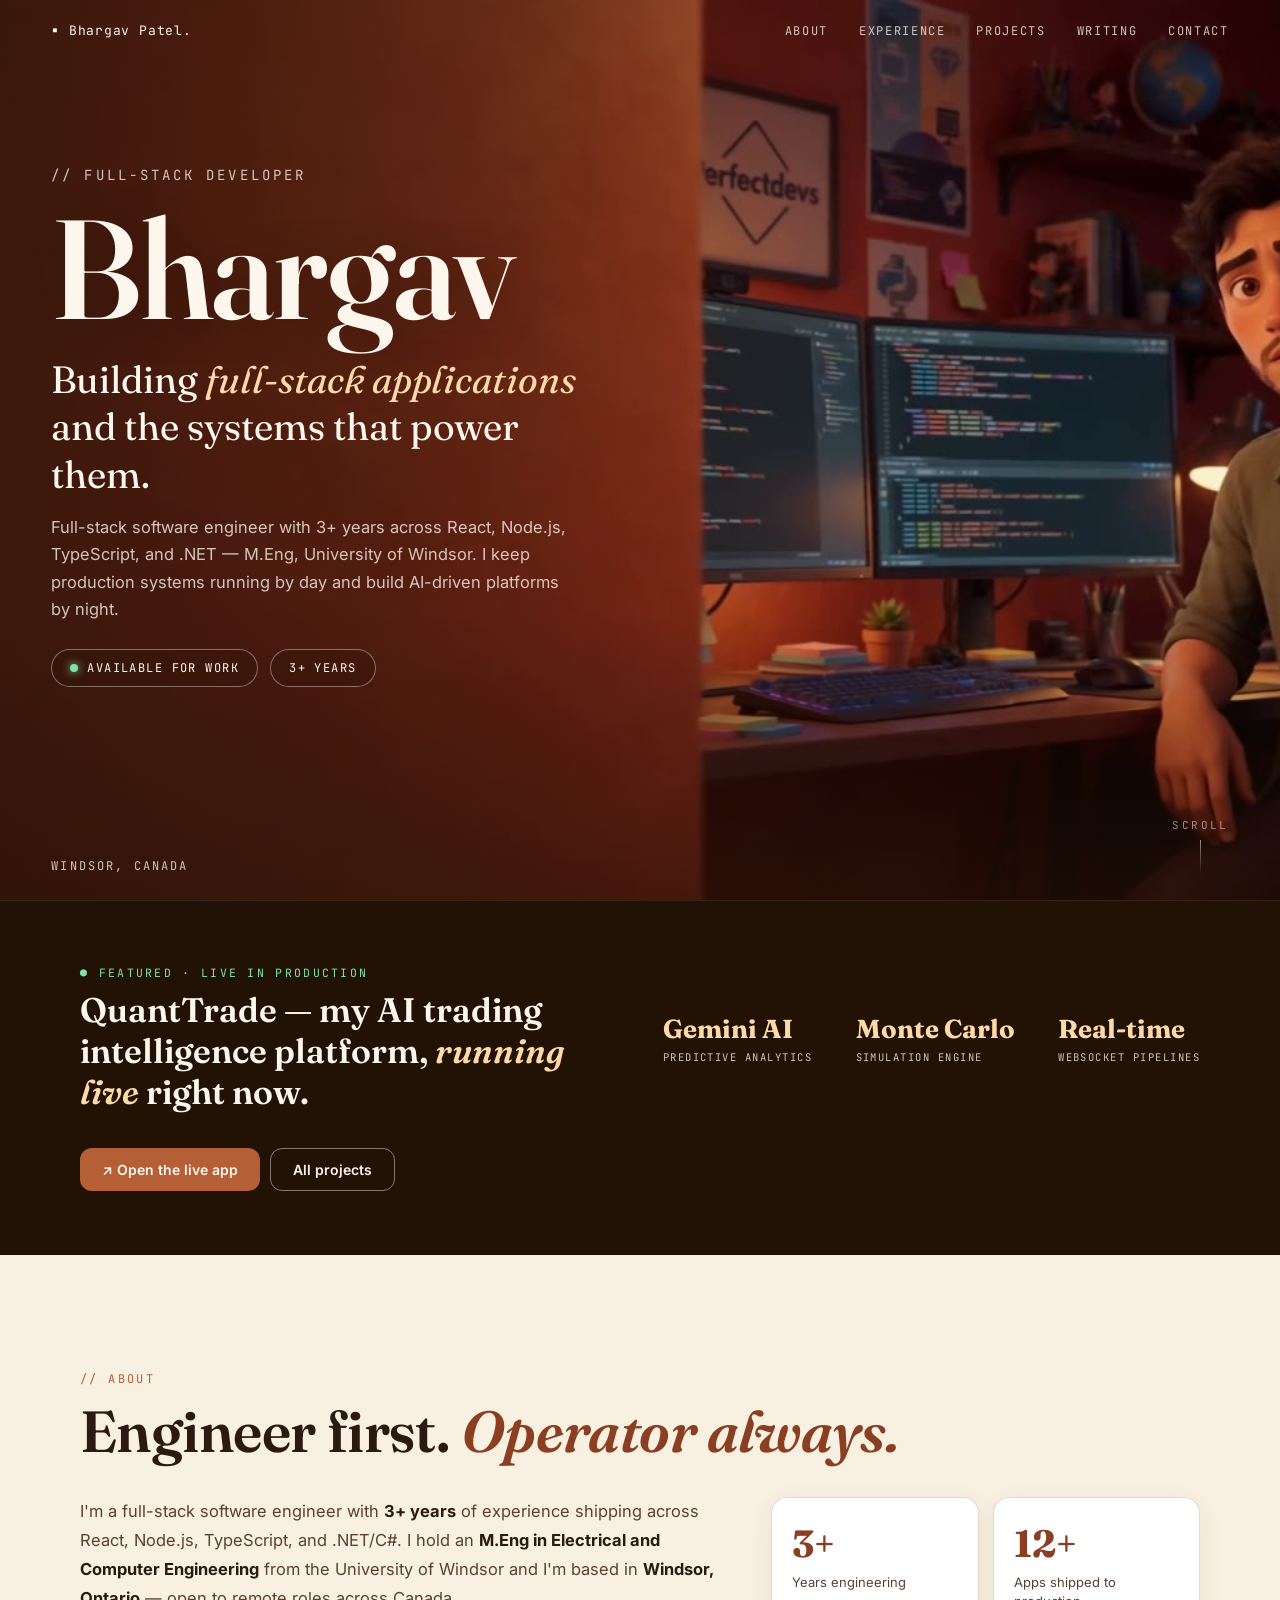
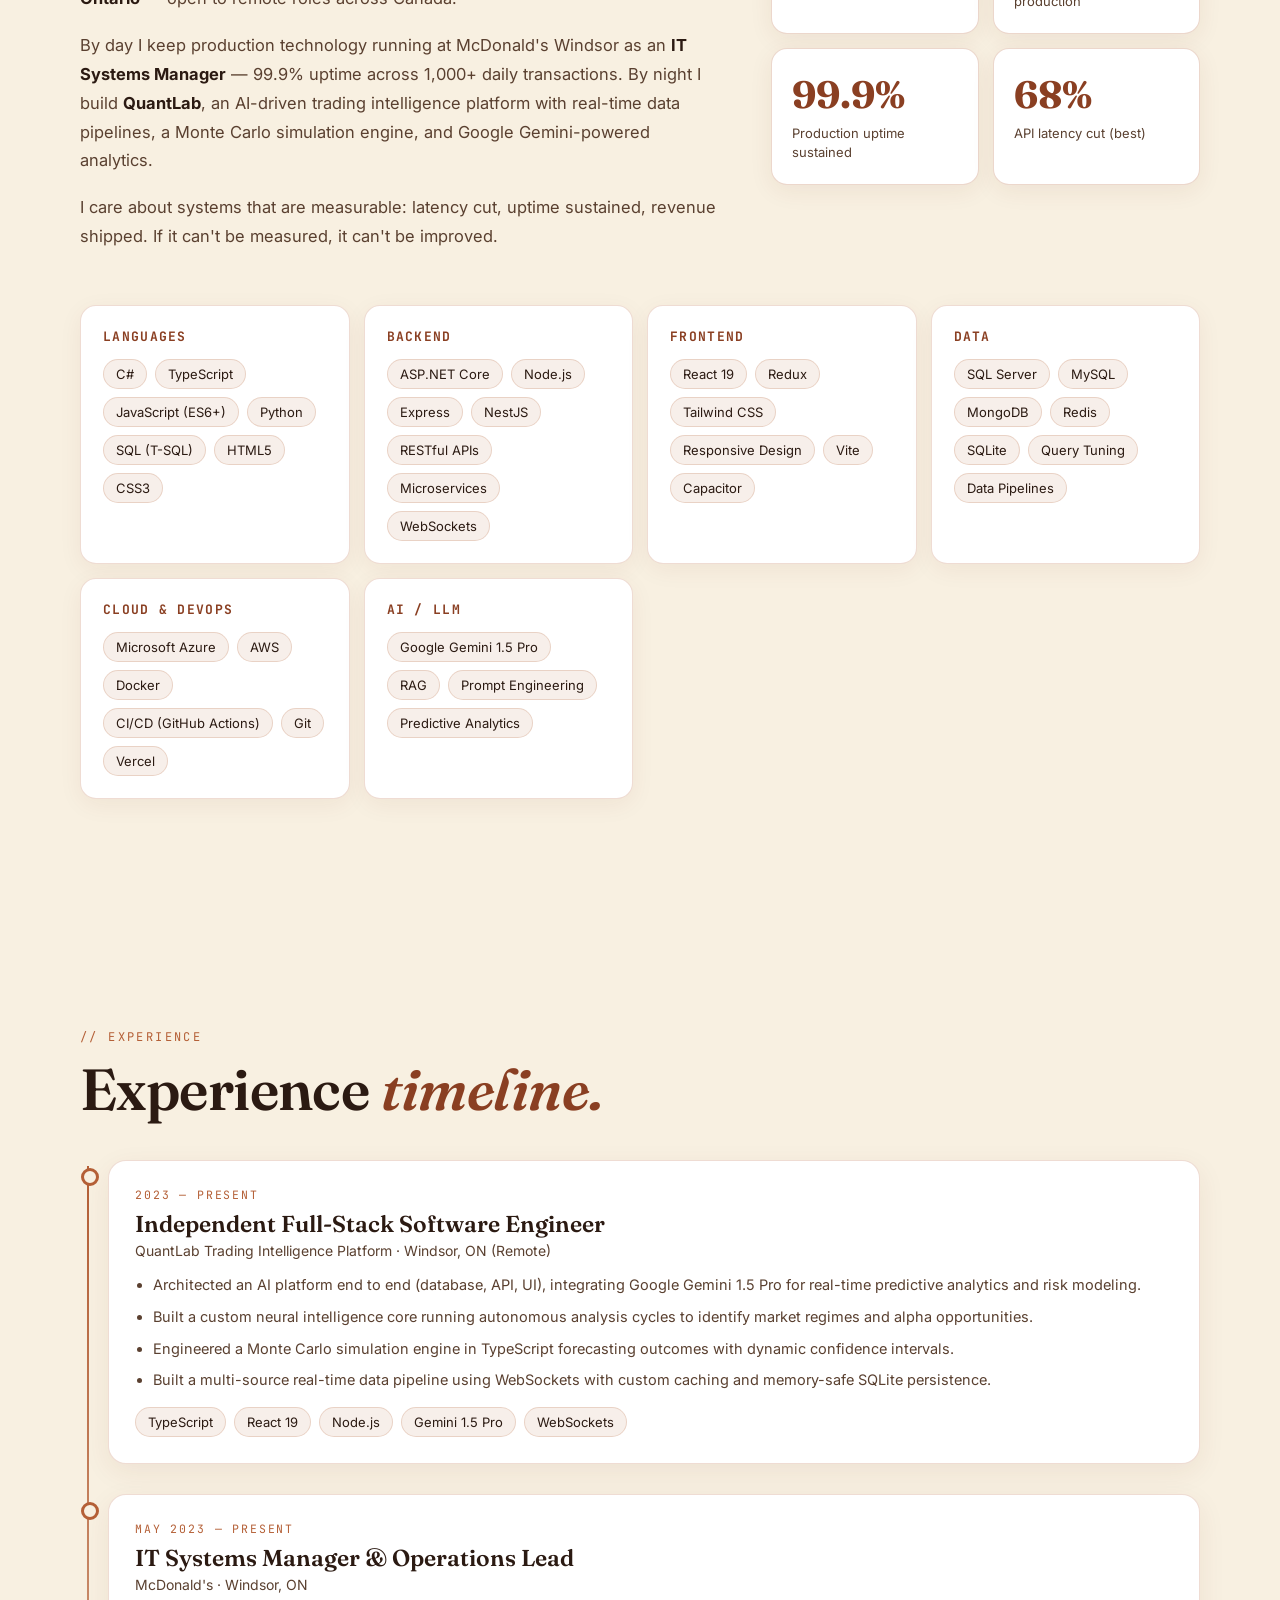
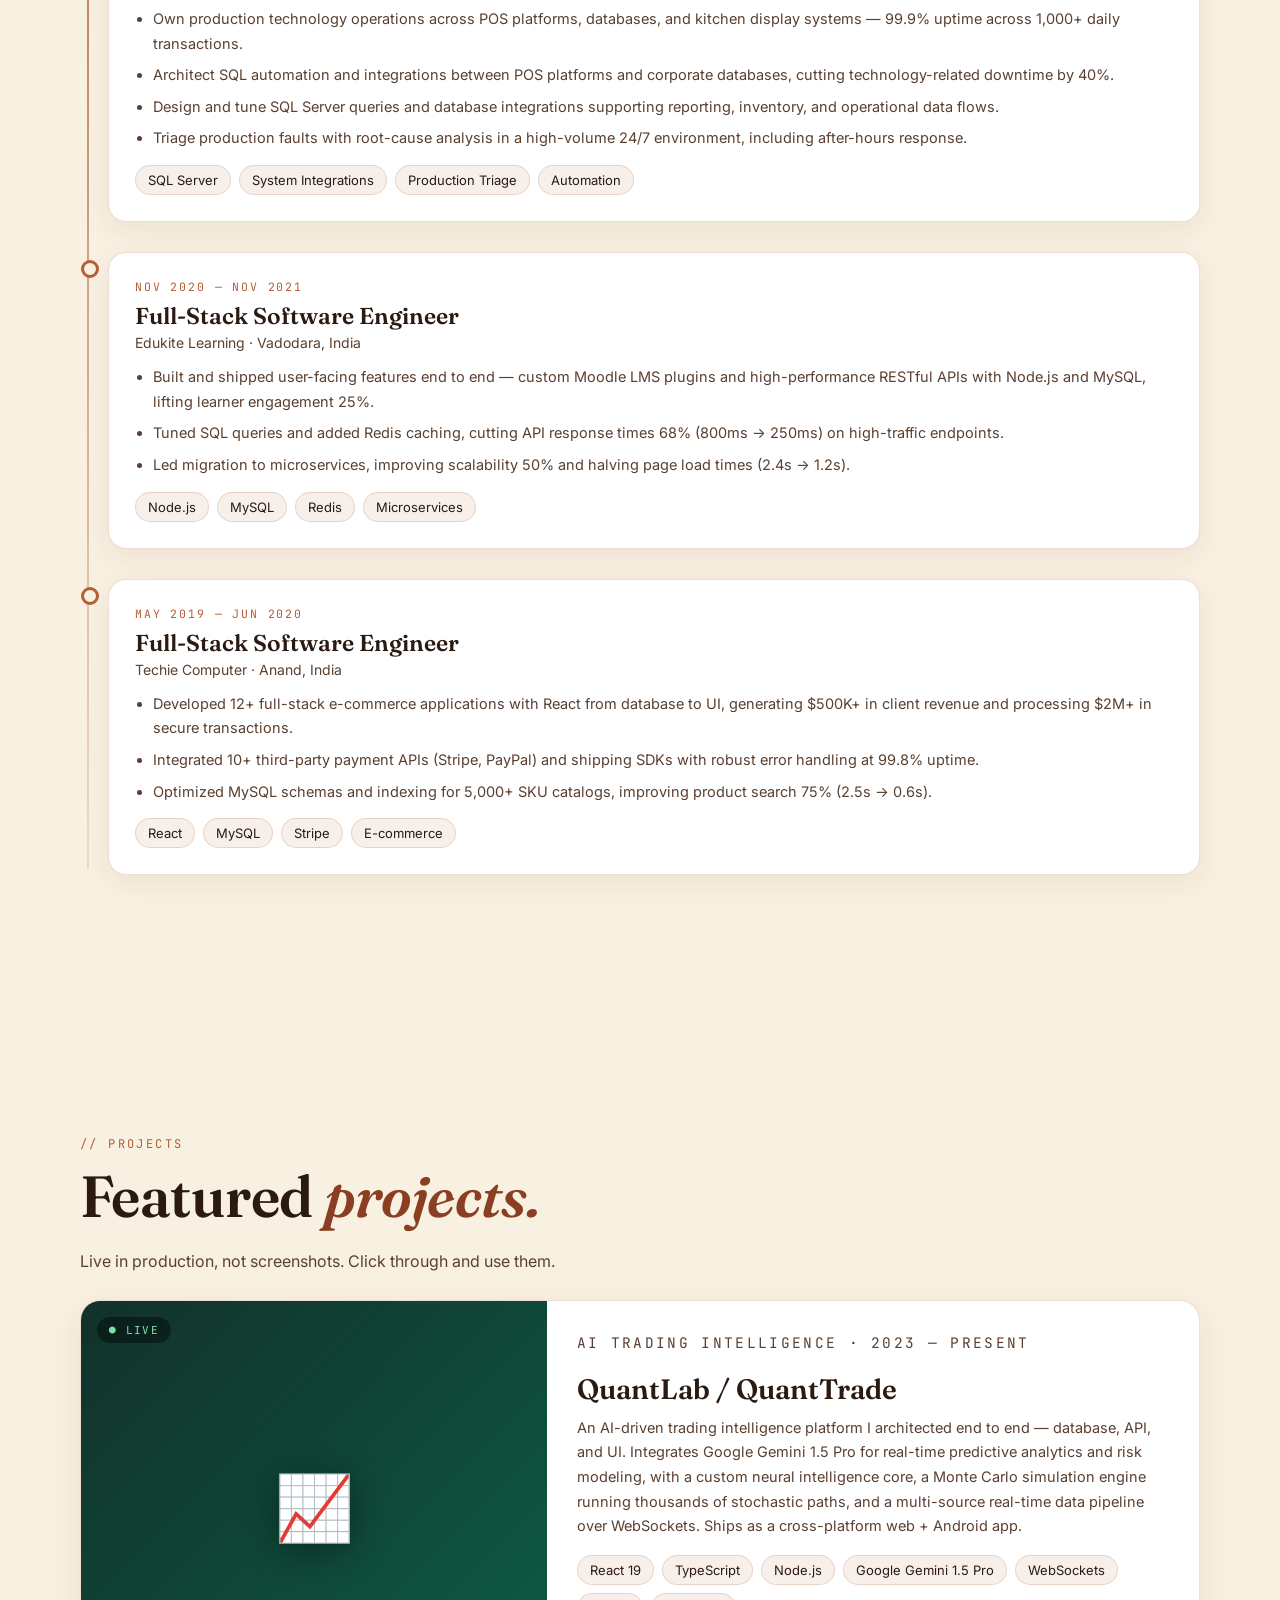
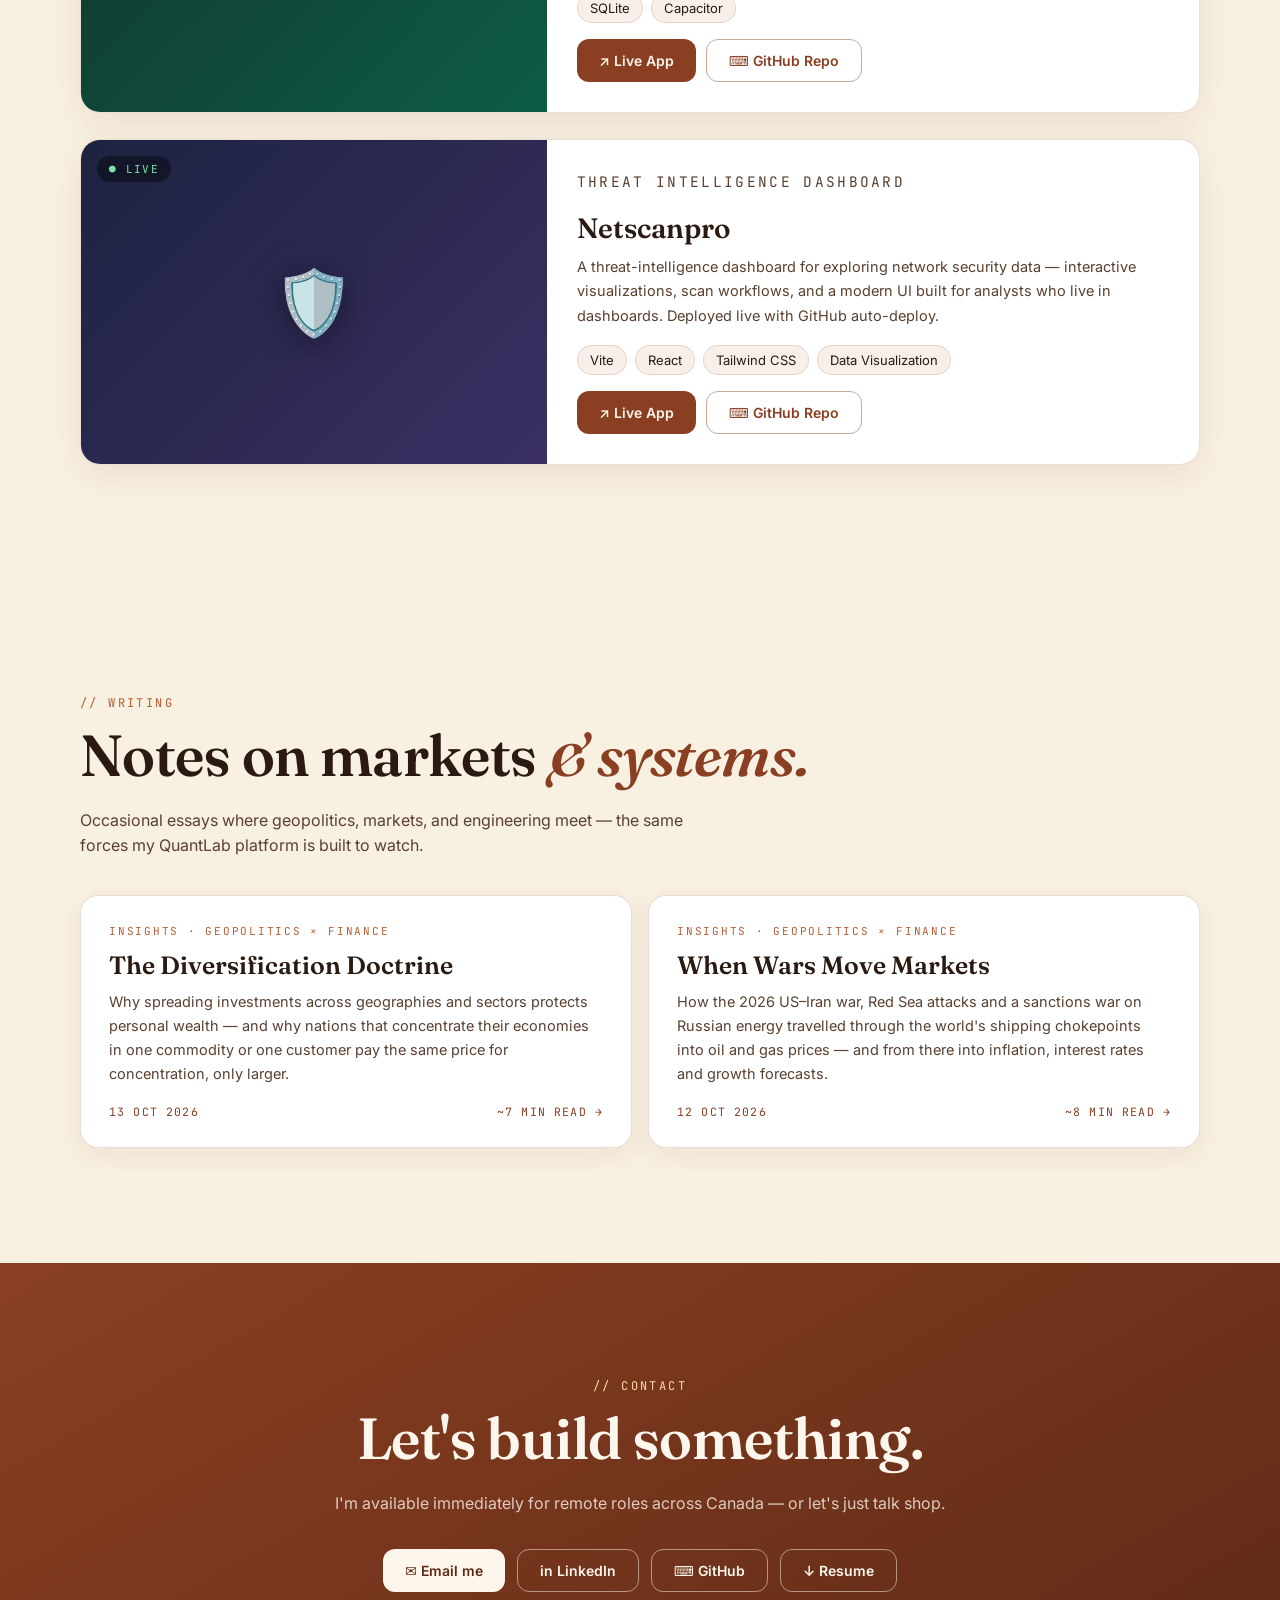
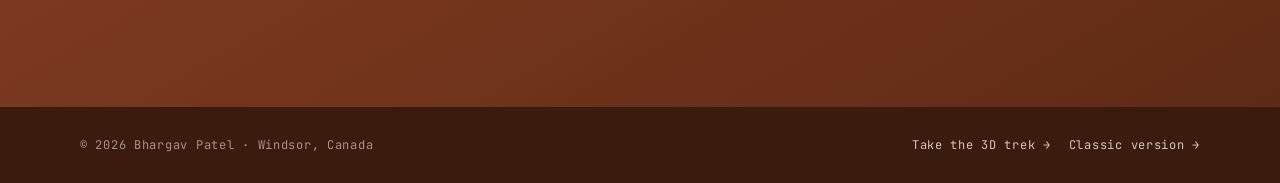
==== index.html @ ace4b79a "Enhance homepage: polish + QuantTrade strip + Writing section" ====
<!DOCTYPE html>
<html lang="en">
<head>
<meta charset="UTF-8">
<meta name="viewport" content="width=device-width, initial-scale=1.0">
<title>Bhargav Patel — Full-Stack Software Engineer</title>
<meta name="description" content="Bhargav Patel — full-stack software engineer (React, Node.js, TypeScript, .NET/C#) based in Windsor, Ontario. 3+ years shipping production systems. Available immediately.">
<link rel="icon" href="data:image/svg+xml,%3Csvg xmlns='http://www.w3.org/2000/svg' viewBox='0 0 64 64'%3E%3Crect width='64' height='64' rx='14' fill='%23b45f36'/%3E%3Ctext x='14' y='44' font-family='Georgia,serif' font-size='34' font-weight='bold' fill='%23fdf6ec'%3EB%3C/text%3E%3C/svg%3E">
<meta property="og:type" content="website">
<meta property="og:title" content="Bhargav Patel — Full-Stack Software Engineer">
<meta property="og:description" content="Building full-stack applications and the systems that power them. React, Node.js, TypeScript, .NET/C#. Windsor, Canada — available immediately.">
<meta property="og:url" content="https://bharg-patel.vercel.app/">
<meta property="og:image" content="https://bharg-patel.vercel.app/assets/hero-poster.jpg">
<meta name="twitter:card" content="summary_large_image">
<link rel="canonical" href="https://bharg-patel.vercel.app/">
<script type="application/ld+json">
{"@context":"https://schema.org","@type":"Person","name":"Bhargav Patel","jobTitle":"Full-Stack Software Engineer","url":"https://bharg-patel.vercel.app/","email":"mailto:bhrgavpatel04@gmail.com","address":{"@type":"PostalAddress","addressLocality":"Windsor","addressRegion":"ON","addressCountry":"CA"},"alumniOf":{"@type":"CollegeOrUniversity","name":"University of Windsor"},"sameAs":["https://linkedin.com/in/bhrgavpatel","https://github.com/BhargavA09"],"knowsAbout":["React","Node.js","TypeScript",".NET","C#","SQL","WebSockets","Google Gemini"]}
</script>
<link rel="preconnect" href="https://fonts.googleapis.com">
<link rel="preconnect" href="https://fonts.gstatic.com" crossorigin>
<link href="https://fonts.googleapis.com/css2?family=Fraunces:ital,opsz,wght@0,9..144,400;0,9..144,600;0,9..144,700;1,9..144,400;1,9..144,600&family=Inter:wght@400;500;600;700&family=JetBrains+Mono:wght@400;500;700&display=swap" rel="stylesheet">
<style>
:root{
  --terra:#b45f36; --terra-deep:#8a3f22; --terra-dark:#5e2a16;
  --cream:#fdf6ec; --cream-dim:rgba(253,246,236,.78); --cream-faint:rgba(253,246,236,.55);
  --paper:#f8f0e1; --cocoa:#2b1a12; --cocoa-soft:#5a4030;
  --serif:'Fraunces',Georgia,serif; --sans:'Inter',system-ui,sans-serif; --mono:'JetBrains Mono',ui-monospace,monospace;
}
*{margin:0;padding:0;box-sizing:border-box}
html{scroll-behavior:smooth}
body{font-family:var(--sans);background:var(--terra-dark);color:var(--cream);overflow-x:hidden}
::selection{background:var(--terra);color:var(--cream)}

/* ── HERO ── */
#hero{position:relative;min-height:100svh;display:flex;flex-direction:column;overflow:hidden;background:linear-gradient(135deg,var(--terra) 0%,var(--terra-deep) 60%,var(--terra-dark) 100%)}
#heroVideo{position:absolute;inset:0;width:100%;height:100%;object-fit:cover;z-index:0}
#heroScrim{position:absolute;inset:0;z-index:1;background:linear-gradient(100deg,rgba(46,20,8,.82) 0%,rgba(46,20,8,.55) 34%,rgba(46,20,8,.12) 62%,rgba(46,20,8,0) 80%)}
#heroScrim::after{content:"";position:absolute;inset:0;background:linear-gradient(to top,rgba(46,20,8,.55),transparent 32%)}

nav{position:relative;z-index:3;display:flex;justify-content:space-between;align-items:center;padding:22px clamp(20px,4vw,54px)}
.wordmark{font-family:var(--mono);font-size:13px;letter-spacing:.06em;color:var(--cream);text-decoration:none}
.wordmark b{color:var(--cream);font-weight:700}
.wordmark .dot{color:#ffd9a8}
.nav-links{display:flex;gap:clamp(14px,2.4vw,34px);align-items:center}
.nav-links a{font-family:var(--mono);font-size:12px;letter-spacing:.14em;color:var(--cream-dim);text-decoration:none;transition:color .2s}
.nav-links a:hover{color:var(--cream)}
.menu-btn{display:none;background:none;border:1px solid var(--cream-faint);border-radius:8px;padding:9px 11px;cursor:pointer}
.menu-btn span{display:block;width:20px;height:2px;background:var(--cream);margin:4px 0;border-radius:2px}

.hero-body{position:relative;z-index:2;flex:1;display:flex;flex-direction:column;justify-content:center;padding:0 clamp(20px,4vw,54px);max-width:900px}
.eyebrow{font-family:var(--mono);font-size:clamp(11px,1.4vw,14px);letter-spacing:.22em;color:var(--cream-dim);margin-bottom:18px}
.hero-name{font-family:var(--serif);font-weight:600;font-size:clamp(64px,11vw,164px);line-height:.95;letter-spacing:-.015em;color:var(--cream);text-shadow:0 4px 40px rgba(46,20,8,.45)}
.hero-tag{font-family:var(--serif);font-size:clamp(22px,3.2vw,38px);line-height:1.25;margin-top:20px;max-width:560px;color:var(--cream)}
.hero-tag em{font-style:italic;color:#ffd9a8}
.hero-bio{margin-top:16px;max-width:520px;font-size:clamp(14px,1.6vw,16.5px);line-height:1.65;color:var(--cream-dim)}
.hero-badges{display:flex;flex-wrap:wrap;gap:12px;margin-top:26px}
.pill{font-family:var(--mono);font-size:12px;letter-spacing:.12em;color:var(--cream);border:1px solid rgba(253,246,236,.4);background:rgba(46,20,8,.32);backdrop-filter:blur(6px);padding:10px 18px;border-radius:999px;display:inline-flex;align-items:center;gap:9px}
.pill .live-dot{width:8px;height:8px;border-radius:50%;background:#7ee2a8;box-shadow:0 0 10px #7ee2a8;animation:pulse 2s infinite}
@keyframes pulse{0%,100%{opacity:1}50%{opacity:.45}}
.hero-meta{display:flex;justify-content:space-between;align-items:flex-end;position:relative;z-index:2;padding:26px clamp(20px,4vw,54px)}
.hero-loc{font-family:var(--mono);font-size:12px;letter-spacing:.18em;color:var(--cream-dim)}
.scroll-cue{font-family:var(--mono);font-size:11px;letter-spacing:.22em;color:var(--cream-faint);display:flex;flex-direction:column;align-items:center;gap:8px;animation:bob 2s ease-in-out infinite}
.scroll-cue::after{content:"";width:1px;height:34px;background:linear-gradient(var(--cream-faint),transparent)}
@keyframes bob{0%,100%{transform:translateY(0)}50%{transform:translateY(7px)}}

/* ── SECTIONS ── */
section.block{background:var(--paper);color:var(--cocoa);padding:clamp(70px,9vw,120px) clamp(20px,4vw,54px)}
.wrap{max-width:1120px;margin:0 auto}
.sec-eyebrow{font-family:var(--mono);font-size:12px;letter-spacing:.2em;color:var(--terra);margin-bottom:14px}
.sec-title{font-family:var(--serif);font-weight:600;font-size:clamp(34px,5vw,58px);line-height:1.05;letter-spacing:-.01em;margin-bottom:22px}
.sec-title .accent{font-style:italic;color:var(--terra-deep)}
.sec-sub{color:var(--cocoa-soft);font-size:16px;line-height:1.6;max-width:640px}
.about-grid{display:grid;grid-template-columns:1.2fr .8fr;gap:48px;margin-top:36px;align-items:start}
.about-text p{font-size:16.5px;line-height:1.75;color:var(--cocoa-soft);margin-bottom:18px}
.about-text strong{color:var(--cocoa)}
.stats{display:grid;grid-template-columns:1fr 1fr;gap:14px}
.stat{background:#fff;border:1px solid rgba(180,95,54,.25);border-radius:16px;padding:22px 20px;box-shadow:0 6px 24px rgba(94,42,22,.07)}
.stat-num{font-family:var(--serif);font-size:38px;font-weight:700;color:var(--terra-deep);display:block}
.stat-label{font-size:13px;color:var(--cocoa-soft);margin-top:6px;display:block;line-height:1.45}

.skills-grid{display:grid;grid-template-columns:repeat(auto-fit,minmax(240px,1fr));gap:14px;margin-top:36px}
.skill-card{background:#fff;border:1px solid rgba(180,95,54,.22);border-radius:16px;padding:22px;box-shadow:0 6px 24px rgba(94,42,22,.06)}
.skill-card h3{font-family:var(--mono);font-size:13px;letter-spacing:.1em;color:var(--terra-deep);margin-bottom:14px}
.tags{display:flex;flex-wrap:wrap;gap:8px}
.tags span{font-size:13px;background:rgba(180,95,54,.1);color:var(--cocoa);border:1px solid rgba(180,95,54,.2);padding:6px 12px;border-radius:999px}

.timeline{margin-top:40px;position:relative;padding-left:28px}
.timeline::before{content:"";position:absolute;left:7px;top:6px;bottom:6px;width:2px;background:linear-gradient(var(--terra),rgba(180,95,54,.15))}
.t-item{position:relative;margin-bottom:30px}
.t-item::before{content:"";position:absolute;left:-27px;top:8px;width:12px;height:12px;border-radius:50%;background:var(--paper);border:3px solid var(--terra)}
.t-card{background:#fff;border:1px solid rgba(180,95,54,.22);border-radius:18px;padding:26px;box-shadow:0 8px 28px rgba(94,42,22,.07)}
.t-date{font-family:var(--mono);font-size:11.5px;letter-spacing:.16em;color:var(--terra);margin-bottom:8px}
.t-card h3{font-family:var(--serif);font-size:23px;font-weight:600;margin-bottom:4px}
.t-org{font-size:14px;color:var(--cocoa-soft);margin-bottom:14px}
.t-card ul{margin:0 0 14px 18px;color:var(--cocoa-soft);font-size:14.5px;line-height:1.7}
.t-card li{margin-bottom:7px}

.proj{background:#fff;border:1px solid rgba(180,95,54,.22);border-radius:20px;overflow:hidden;margin-top:26px;box-shadow:0 10px 34px rgba(94,42,22,.08);display:grid;grid-template-columns:1fr 1.4fr}
.proj-visual{min-height:240px;display:flex;align-items:center;justify-content:center;position:relative;overflow:hidden}
.proj-visual.quantlab{background:linear-gradient(135deg,#12312b,#0d5c46)}
.proj-visual.netscan{background:linear-gradient(135deg,#1c2340,#3b2f63)}
.proj-badge{position:absolute;top:16px;left:16px;font-family:var(--mono);font-size:11px;letter-spacing:.12em;color:#7ee2a8;background:rgba(0,0,0,.4);padding:6px 12px;border-radius:999px}
.proj-glyph{font-size:64px;filter:drop-shadow(0 6px 18px rgba(0,0,0,.4))}
.proj-body{padding:30px}
.proj-kind{font-family:var(--mono);font-size:11px;letter-spacing:.16em;color:var(--terra);margin-bottom:8px}
.proj-body h3{font-family:var(--serif);font-size:28px;font-weight:600;margin-bottom:10px}
.proj-body p{font-size:14.5px;line-height:1.7;color:var(--cocoa-soft);margin-bottom:16px}
.proj-links{display:flex;gap:10px;flex-wrap:wrap;margin-top:16px}
.btn{display:inline-flex;align-items:center;gap:8px;font-size:14px;font-weight:600;text-decoration:none;padding:12px 22px;border-radius:12px;transition:transform .15s,box-shadow .15s}
.btn-primary{background:var(--terra-deep);color:var(--cream)}
.btn-primary:hover{transform:translateY(-2px);box-shadow:0 8px 22px rgba(138,63,34,.4)}
.btn-ghost{border:1.5px solid rgba(138,63,34,.45);color:var(--terra-deep)}
.btn-ghost:hover{background:rgba(180,95,54,.1)}

#contact{background:linear-gradient(150deg,var(--terra-deep),var(--terra-dark));color:var(--cream);text-align:center}
#contact .sec-eyebrow{color:#ffd9a8}
#contact .sec-title{color:var(--cream)}
#contact .sec-sub{color:var(--cream-dim);margin:0 auto}
.contact-btns{display:flex;gap:12px;justify-content:center;flex-wrap:wrap;margin-top:32px}
.contact-btns .btn-primary{background:var(--cream);color:var(--terra-dark)}
.contact-btns .btn-ghost{border-color:rgba(253,246,236,.5);color:var(--cream)}
.contact-btns .btn-ghost:hover{background:rgba(253,246,236,.12)}
footer{background:#3a1c0e;color:var(--cream-faint);padding:30px clamp(20px,4vw,54px);font-family:var(--mono);font-size:12px;letter-spacing:.06em}
.foot-inner{max-width:1120px;margin:0 auto;display:flex;justify-content:space-between;gap:16px;flex-wrap:wrap;align-items:center}
.foot-inner a{color:var(--cream-dim);text-decoration:none;margin-left:18px}
.foot-inner a:hover{color:var(--cream)}

.reveal{opacity:0;transform:translateY(26px);transition:opacity .7s ease,transform .7s ease}
.reveal.in{opacity:1;transform:none}
@media (prefers-reduced-motion:reduce){.reveal{opacity:1;transform:none;transition:none}}

/* ── POLISH ── */
#progress{position:fixed;top:0;left:0;height:3px;width:0;background:linear-gradient(90deg,var(--terra),#ffd9a8);z-index:60}
#heroVideo{animation:kenburns 28s ease-in-out infinite alternate}
@keyframes kenburns{from{transform:scale(1)}to{transform:scale(1.07)}}
.hero-body>*{animation:rise .9s cubic-bezier(.2,.7,.25,1) both}
.hero-body>*:nth-child(2){animation-delay:.12s}
.hero-body>*:nth-child(3){animation-delay:.24s}
.hero-body>*:nth-child(4){animation-delay:.36s}
.hero-body>*:nth-child(5){animation-delay:.48s}
@keyframes rise{from{opacity:0;transform:translateY(26px)}to{opacity:1;transform:none}}
.stat,.skill-card,.t-card{transition:transform .25s ease,box-shadow .25s ease}
.stat:hover,.skill-card:hover{transform:translateY(-4px);box-shadow:0 14px 32px rgba(94,42,22,.13)}
.t-card:hover{transform:translateY(-3px);box-shadow:0 14px 34px rgba(94,42,22,.12)}
.proj{transition:transform .25s ease,box-shadow .25s ease}
.proj:hover{transform:translateY(-4px);box-shadow:0 18px 44px rgba(94,42,22,.14)}
.tags span{transition:background .2s,color .2s}
.tags span:hover{background:var(--terra);color:var(--cream)}
a:focus-visible,button:focus-visible{outline:2px solid var(--terra);outline-offset:3px;border-radius:4px}

/* ── FEATURED STRIP ── */
.qt-strip{background:#221206;color:var(--cream);padding:clamp(44px,6vw,64px) clamp(20px,4vw,54px);border-top:1px solid rgba(253,246,236,.08)}
.qt-inner{max-width:1120px;margin:0 auto;display:flex;gap:36px;align-items:center;justify-content:space-between;flex-wrap:wrap}
.qt-eyebrow{font-family:var(--mono);font-size:11.5px;letter-spacing:.2em;color:#7ee2a8;margin-bottom:10px}
.qt-title{font-family:var(--serif);font-size:clamp(24px,3.4vw,34px);font-weight:600;line-height:1.2;max-width:520px}
.qt-title em{font-style:italic;color:#ffd9a8}
.qt-stats{display:flex;gap:clamp(20px,3.4vw,44px);flex-wrap:wrap}
.qt-stat b{font-family:var(--serif);font-size:26px;font-weight:700;color:#ffd9a8;display:block}
.qt-stat span{font-family:var(--mono);font-size:10.5px;letter-spacing:.14em;color:var(--cream-dim)}
.qt-cta{display:flex;gap:10px;flex-wrap:wrap}
.qt-cta .btn-primary{background:var(--terra);color:var(--cream)}
.qt-cta .btn-ghost{border-color:rgba(253,246,236,.45);color:var(--cream)}
.qt-cta .btn-ghost:hover{background:rgba(253,246,236,.1)}

/* ── ARTICLES ── */
.art-grid{display:grid;grid-template-columns:repeat(auto-fit,minmax(300px,1fr));gap:16px;margin-top:36px}
.art-card{background:#fff;border:1px solid rgba(180,95,54,.22);border-radius:18px;padding:28px;box-shadow:0 8px 28px rgba(94,42,22,.07);display:flex;flex-direction:column;text-decoration:none;transition:transform .25s ease,box-shadow .25s ease}
.art-card:hover{transform:translateY(-4px);box-shadow:0 16px 38px rgba(94,42,22,.13)}
.art-kicker{font-family:var(--mono);font-size:11px;letter-spacing:.16em;color:var(--terra);margin-bottom:12px}
.art-card h3{font-family:var(--serif);font-size:25px;font-weight:600;color:var(--cocoa);line-height:1.2;margin-bottom:10px}
.art-dek{font-size:14.5px;line-height:1.65;color:var(--cocoa-soft);flex:1}
.art-meta{font-family:var(--mono);font-size:11.5px;letter-spacing:.1em;color:var(--terra-deep);margin-top:18px;display:flex;justify-content:space-between;gap:10px;flex-wrap:wrap}
@media (prefers-reduced-motion:reduce){#heroVideo,.hero-body>*{animation:none}}

@media(max-width:860px){
  .nav-links{position:fixed;top:0;right:0;bottom:0;width:min(300px,78vw);background:rgba(46,20,8,.97);backdrop-filter:blur(10px);flex-direction:column;justify-content:center;gap:26px;z-index:20;transform:translateX(100%);transition:transform .3s ease}
  .nav-links.open{transform:none}
  .nav-links a{font-size:15px}
  .menu-btn{display:block;position:relative;z-index:21}
  .about-grid{grid-template-columns:1fr}
  .proj{grid-template-columns:1fr}
  .proj-visual{min-height:170px}
  #heroScrim{background:linear-gradient(100deg,rgba(46,20,8,.88) 0%,rgba(46,20,8,.62) 45%,rgba(46,20,8,.25) 75%,rgba(46,20,8,.1) 100%)}
}
</style>
</head>
<body>
<div id="progress" aria-hidden="true"></div>

<!-- ══════════ HERO ══════════ -->
<header id="hero">
  <video id="heroVideo" autoplay muted loop playsinline poster="assets/hero-poster.jpg" aria-hidden="true">
    <source src="assets/hero-character.mp4" type="video/mp4">
  </video>
  <div id="heroScrim" aria-hidden="true"></div>

  <nav>
    <a class="wordmark" href="#hero"><b>▪</b> Bhargav Patel<span class="dot">.</span></a>
    <div class="nav-links" id="navLinks">
      <a href="#about">ABOUT</a>
      <a href="#experience">EXPERIENCE</a>
      <a href="#projects">PROJECTS</a>
      <a href="#writing">WRITING</a>
      <a href="#contact">CONTACT</a>
    </div>
    <button class="menu-btn" id="menuBtn" aria-label="Menu"><span></span><span></span><span></span></button>
  </nav>

  <div class="hero-body">
    <p class="eyebrow">// FULL-STACK DEVELOPER</p>
    <h1 class="hero-name">Bhargav</h1>
    <p class="hero-tag">Building <em>full-stack applications</em> and the systems that power them.</p>
    <p class="hero-bio">Full-stack software engineer with 3+ years across React, Node.js, TypeScript, and .NET — M.Eng, University of Windsor. I keep production systems running by day and build AI-driven platforms by night.</p>
    <div class="hero-badges">
      <span class="pill"><span class="live-dot"></span>AVAILABLE FOR WORK</span>
      <span class="pill">3+ YEARS</span>
    </div>
  </div>

  <div class="hero-meta">
    <span class="hero-loc">WINDSOR, CANADA</span>
    <span class="scroll-cue">SCROLL</span>
  </div>
</header>

<!-- ══════════ FEATURED: QUANTTRADE ══════════ -->
<div class="qt-strip">
  <div class="qt-inner">
    <div>
      <p class="qt-eyebrow">● FEATURED · LIVE IN PRODUCTION</p>
      <p class="qt-title">QuantTrade — my AI trading intelligence platform, <em>running live</em> right now.</p>
    </div>
    <div class="qt-stats">
      <div class="qt-stat"><b>Gemini AI</b><span>PREDICTIVE ANALYTICS</span></div>
      <div class="qt-stat"><b>Monte Carlo</b><span>SIMULATION ENGINE</span></div>
      <div class="qt-stat"><b>Real-time</b><span>WEBSOCKET PIPELINES</span></div>
    </div>
    <div class="qt-cta">
      <a href="https://quant-trade-neon.vercel.app" target="_blank" rel="noopener" class="btn btn-primary">↗ Open the live app</a>
      <a href="#projects" class="btn btn-ghost">All projects</a>
    </div>
  </div>
</div>

<!-- ══════════ ABOUT ══════════ -->
<section class="block" id="about">
  <div class="wrap">
    <p class="sec-eyebrow reveal">// ABOUT</p>
    <h2 class="sec-title reveal">Engineer first. <span class="accent">Operator always.</span></h2>
    <div class="about-grid">
      <div class="about-text reveal">
        <p>I'm a full-stack software engineer with <strong>3+ years</strong> of experience shipping across React, Node.js, TypeScript, and .NET/C#. I hold an <strong>M.Eng in Electrical and Computer Engineering</strong> from the University of Windsor and I'm based in <strong>Windsor, Ontario</strong> — open to remote roles across Canada.</p>
        <p>By day I keep production technology running at McDonald's Windsor as an <strong>IT Systems Manager</strong> — 99.9% uptime across 1,000+ daily transactions. By night I build <strong>QuantLab</strong>, an AI-driven trading intelligence platform with real-time data pipelines, a Monte Carlo simulation engine, and Google Gemini-powered analytics.</p>
        <p>I care about systems that are measurable: latency cut, uptime sustained, revenue shipped. If it can't be measured, it can't be improved.</p>
      </div>
      <div class="stats reveal">
        <div class="stat"><span class="stat-num">3+</span><span class="stat-label">Years engineering</span></div>
        <div class="stat"><span class="stat-num">12+</span><span class="stat-label">Apps shipped to production</span></div>
        <div class="stat"><span class="stat-num">99.9%</span><span class="stat-label">Production uptime sustained</span></div>
        <div class="stat"><span class="stat-num">68%</span><span class="stat-label">API latency cut (best)</span></div>
      </div>
    </div>

    <div class="skills-grid">
      <div class="skill-card reveal"><h3>LANGUAGES</h3><div class="tags"><span>C#</span><span>TypeScript</span><span>JavaScript (ES6+)</span><span>Python</span><span>SQL (T-SQL)</span><span>HTML5</span><span>CSS3</span></div></div>
      <div class="skill-card reveal"><h3>BACKEND</h3><div class="tags"><span>ASP.NET Core</span><span>Node.js</span><span>Express</span><span>NestJS</span><span>RESTful APIs</span><span>Microservices</span><span>WebSockets</span></div></div>
      <div class="skill-card reveal"><h3>FRONTEND</h3><div class="tags"><span>React 19</span><span>Redux</span><span>Tailwind CSS</span><span>Responsive Design</span><span>Vite</span><span>Capacitor</span></div></div>
      <div class="skill-card reveal"><h3>DATA</h3><div class="tags"><span>SQL Server</span><span>MySQL</span><span>MongoDB</span><span>Redis</span><span>SQLite</span><span>Query Tuning</span><span>Data Pipelines</span></div></div>
      <div class="skill-card reveal"><h3>CLOUD &amp; DEVOPS</h3><div class="tags"><span>Microsoft Azure</span><span>AWS</span><span>Docker</span><span>CI/CD (GitHub Actions)</span><span>Git</span><span>Vercel</span></div></div>
      <div class="skill-card reveal"><h3>AI / LLM</h3><div class="tags"><span>Google Gemini 1.5 Pro</span><span>RAG</span><span>Prompt Engineering</span><span>Predictive Analytics</span></div></div>
    </div>
  </div>
</section>

<!-- ══════════ EXPERIENCE ══════════ -->
<section class="block" id="experience">
  <div class="wrap">
    <p class="sec-eyebrow reveal">// EXPERIENCE</p>
    <h2 class="sec-title reveal">Experience <span class="accent">timeline.</span></h2>
    <div class="timeline">
      <div class="t-item reveal"><div class="t-card">
        <p class="t-date">2023 — PRESENT</p>
        <h3>Independent Full-Stack Software Engineer</h3>
        <p class="t-org">QuantLab Trading Intelligence Platform · Windsor, ON (Remote)</p>
        <ul>
          <li>Architected an AI platform end to end (database, API, UI), integrating Google Gemini 1.5 Pro for real-time predictive analytics and risk modeling.</li>
          <li>Built a custom neural intelligence core running autonomous analysis cycles to identify market regimes and alpha opportunities.</li>
          <li>Engineered a Monte Carlo simulation engine in TypeScript forecasting outcomes with dynamic confidence intervals.</li>
          <li>Built a multi-source real-time data pipeline using WebSockets with custom caching and memory-safe SQLite persistence.</li>
        </ul>
        <div class="tags"><span>TypeScript</span><span>React 19</span><span>Node.js</span><span>Gemini 1.5 Pro</span><span>WebSockets</span></div>
      </div></div>
      <div class="t-item reveal"><div class="t-card">
        <p class="t-date">MAY 2023 — PRESENT</p>
        <h3>IT Systems Manager &amp; Operations Lead</h3>
        <p class="t-org">McDonald's · Windsor, ON</p>
        <ul>
          <li>Own production technology operations across POS platforms, databases, and kitchen display systems — 99.9% uptime across 1,000+ daily transactions.</li>
          <li>Architect SQL automation and integrations between POS platforms and corporate databases, cutting technology-related downtime by 40%.</li>
          <li>Design and tune SQL Server queries and database integrations supporting reporting, inventory, and operational data flows.</li>
          <li>Triage production faults with root-cause analysis in a high-volume 24/7 environment, including after-hours response.</li>
        </ul>
        <div class="tags"><span>SQL Server</span><span>System Integrations</span><span>Production Triage</span><span>Automation</span></div>
      </div></div>
      <div class="t-item reveal"><div class="t-card">
        <p class="t-date">NOV 2020 — NOV 2021</p>
        <h3>Full-Stack Software Engineer</h3>
        <p class="t-org">Edukite Learning · Vadodara, India</p>
        <ul>
          <li>Built and shipped user-facing features end to end — custom Moodle LMS plugins and high-performance RESTful APIs with Node.js and MySQL, lifting learner engagement 25%.</li>
          <li>Tuned SQL queries and added Redis caching, cutting API response times 68% (800ms → 250ms) on high-traffic endpoints.</li>
          <li>Led migration to microservices, improving scalability 50% and halving page load times (2.4s → 1.2s).</li>
        </ul>
        <div class="tags"><span>Node.js</span><span>MySQL</span><span>Redis</span><span>Microservices</span></div>
      </div></div>
      <div class="t-item reveal"><div class="t-card">
        <p class="t-date">MAY 2019 — JUN 2020</p>
        <h3>Full-Stack Software Engineer</h3>
        <p class="t-org">Techie Computer · Anand, India</p>
        <ul>
          <li>Developed 12+ full-stack e-commerce applications with React from database to UI, generating $500K+ in client revenue and processing $2M+ in secure transactions.</li>
          <li>Integrated 10+ third-party payment APIs (Stripe, PayPal) and shipping SDKs with robust error handling at 99.8% uptime.</li>
          <li>Optimized MySQL schemas and indexing for 5,000+ SKU catalogs, improving product search 75% (2.5s → 0.6s).</li>
        </ul>
        <div class="tags"><span>React</span><span>MySQL</span><span>Stripe</span><span>E-commerce</span></div>
      </div></div>
    </div>
  </div>
</section>

<!-- ══════════ PROJECTS ══════════ -->
<section class="block" id="projects">
  <div class="wrap">
    <p class="sec-eyebrow reveal">// PROJECTS</p>
    <h2 class="sec-title reveal">Featured <span class="accent">projects.</span></h2>
    <p class="sec-sub reveal">Live in production, not screenshots. Click through and use them.</p>

    <article class="proj reveal">
      <div class="proj-visual quantlab"><span class="proj-badge">● LIVE</span><span class="proj-glyph">📈</span></div>
      <div class="proj-body">
        <p class="proj-kind">AI TRADING INTELLIGENCE · 2023 — PRESENT</p>
        <h3>QuantLab / QuantTrade</h3>
        <p>An AI-driven trading intelligence platform I architected end to end — database, API, and UI. Integrates Google Gemini 1.5 Pro for real-time predictive analytics and risk modeling, with a custom neural intelligence core, a Monte Carlo simulation engine running thousands of stochastic paths, and a multi-source real-time data pipeline over WebSockets. Ships as a cross-platform web + Android app.</p>
        <div class="tags"><span>React 19</span><span>TypeScript</span><span>Node.js</span><span>Google Gemini 1.5 Pro</span><span>WebSockets</span><span>SQLite</span><span>Capacitor</span></div>
        <div class="proj-links">
          <a href="https://quant-trade-neon.vercel.app" target="_blank" rel="noopener" class="btn btn-primary">↗ Live App</a>
          <a href="https://github.com/BhargavA09/QuantTrade" target="_blank" rel="noopener" class="btn btn-ghost">⌨ GitHub Repo</a>
        </div>
      </div>
    </article>

    <article class="proj reveal">
      <div class="proj-visual netscan"><span class="proj-badge">● LIVE</span><span class="proj-glyph">🛡️</span></div>
      <div class="proj-body">
        <p class="proj-kind">THREAT INTELLIGENCE DASHBOARD</p>
        <h3>Netscanpro</h3>
        <p>A threat-intelligence dashboard for exploring network security data — interactive visualizations, scan workflows, and a modern UI built for analysts who live in dashboards. Deployed live with GitHub auto-deploy.</p>
        <div class="tags"><span>Vite</span><span>React</span><span>Tailwind CSS</span><span>Data Visualization</span></div>
        <div class="proj-links">
          <a href="https://netscanpro.vercel.app" target="_blank" rel="noopener" class="btn btn-primary">↗ Live App</a>
          <a href="https://github.com/BhargavA09/Netscanpro" target="_blank" rel="noopener" class="btn btn-ghost">⌨ GitHub Repo</a>
        </div>
      </div>
    </article>
  </div>
</section>

<!-- ══════════ WRITING ══════════ -->
<section class="block" id="writing">
  <div class="wrap">
    <p class="sec-eyebrow reveal">// WRITING</p>
    <h2 class="sec-title reveal">Notes on markets <span class="accent">&amp; systems.</span></h2>
    <p class="sec-sub reveal">Occasional essays where geopolitics, markets, and engineering meet — the same forces my QuantLab platform is built to watch.</p>
    <div class="art-grid">
      <a class="art-card reveal" href="articles/the-diversification-doctrine.html">
        <p class="art-kicker">INSIGHTS · GEOPOLITICS × FINANCE</p>
        <h3>The Diversification Doctrine</h3>
        <p class="art-dek">Why spreading investments across geographies and sectors protects personal wealth — and why nations that concentrate their economies in one commodity or one customer pay the same price for concentration, only larger.</p>
        <p class="art-meta"><span>13 OCT 2026</span><span>~7 MIN READ →</span></p>
      </a>
      <a class="art-card reveal" href="articles/when-wars-move-markets.html">
        <p class="art-kicker">INSIGHTS · GEOPOLITICS × FINANCE</p>
        <h3>When Wars Move Markets</h3>
        <p class="art-dek">How the 2026 US–Iran war, Red Sea attacks and a sanctions war on Russian energy travelled through the world's shipping chokepoints into oil and gas prices — and from there into inflation, interest rates and growth forecasts.</p>
        <p class="art-meta"><span>12 OCT 2026</span><span>~8 MIN READ →</span></p>
      </a>
    </div>
  </div>
</section>

<!-- ══════════ CONTACT ══════════ -->
<section class="block" id="contact">
  <div class="wrap">
    <p class="sec-eyebrow reveal">// CONTACT</p>
    <h2 class="sec-title reveal">Let's build something.</h2>
    <p class="sec-sub reveal">I'm available immediately for remote roles across Canada — or let's just talk shop.</p>
    <div class="contact-btns reveal">
      <a class="btn btn-primary" href="mailto:bhrgavpatel04@gmail.com">✉ Email me</a>
      <a class="btn btn-ghost" href="https://linkedin.com/in/bhrgavpatel" target="_blank" rel="noopener">in LinkedIn</a>
      <a class="btn btn-ghost" href="https://github.com/BhargavA09" target="_blank" rel="noopener">⌨ GitHub</a>
      <a class="btn btn-ghost" href="resume.pdf" target="_blank" rel="noopener">↓ Resume</a>
    </div>
  </div>
</section>

<footer>
  <div class="foot-inner">
    <span>© 2026 Bhargav Patel · Windsor, Canada</span>
    <span><a href="trek.html">Take the 3D trek →</a><a href="classic.html">Classic version →</a></span>
  </div>
</footer>

<script>
(function(){
  var io=new IntersectionObserver(function(es){es.forEach(function(e){if(e.isIntersecting){e.target.classList.add('in');io.unobserve(e.target)}})},{threshold:.12});
  document.querySelectorAll('.reveal').forEach(function(el){io.observe(el)});
  var btn=document.getElementById('menuBtn'),links=document.getElementById('navLinks');
  btn.addEventListener('click',function(){links.classList.toggle('open')});
  links.querySelectorAll('a').forEach(function(a){a.addEventListener('click',function(){links.classList.remove('open')})});
  var bar=document.getElementById('progress'),ticking=false;
  function upd(){var h=document.documentElement;var max=h.scrollHeight-h.clientHeight;bar.style.width=(max>0?(h.scrollTop/max)*100:0)+'%';ticking=false}
  window.addEventListener('scroll',function(){if(!ticking){ticking=true;requestAnimationFrame(upd)}},{passive:true});upd();
  var v=document.getElementById('heroVideo');
  if(v){var p=v.play();if(p&&p.catch){p.catch(function(){})}}
})();
</script>
</body>
</html>
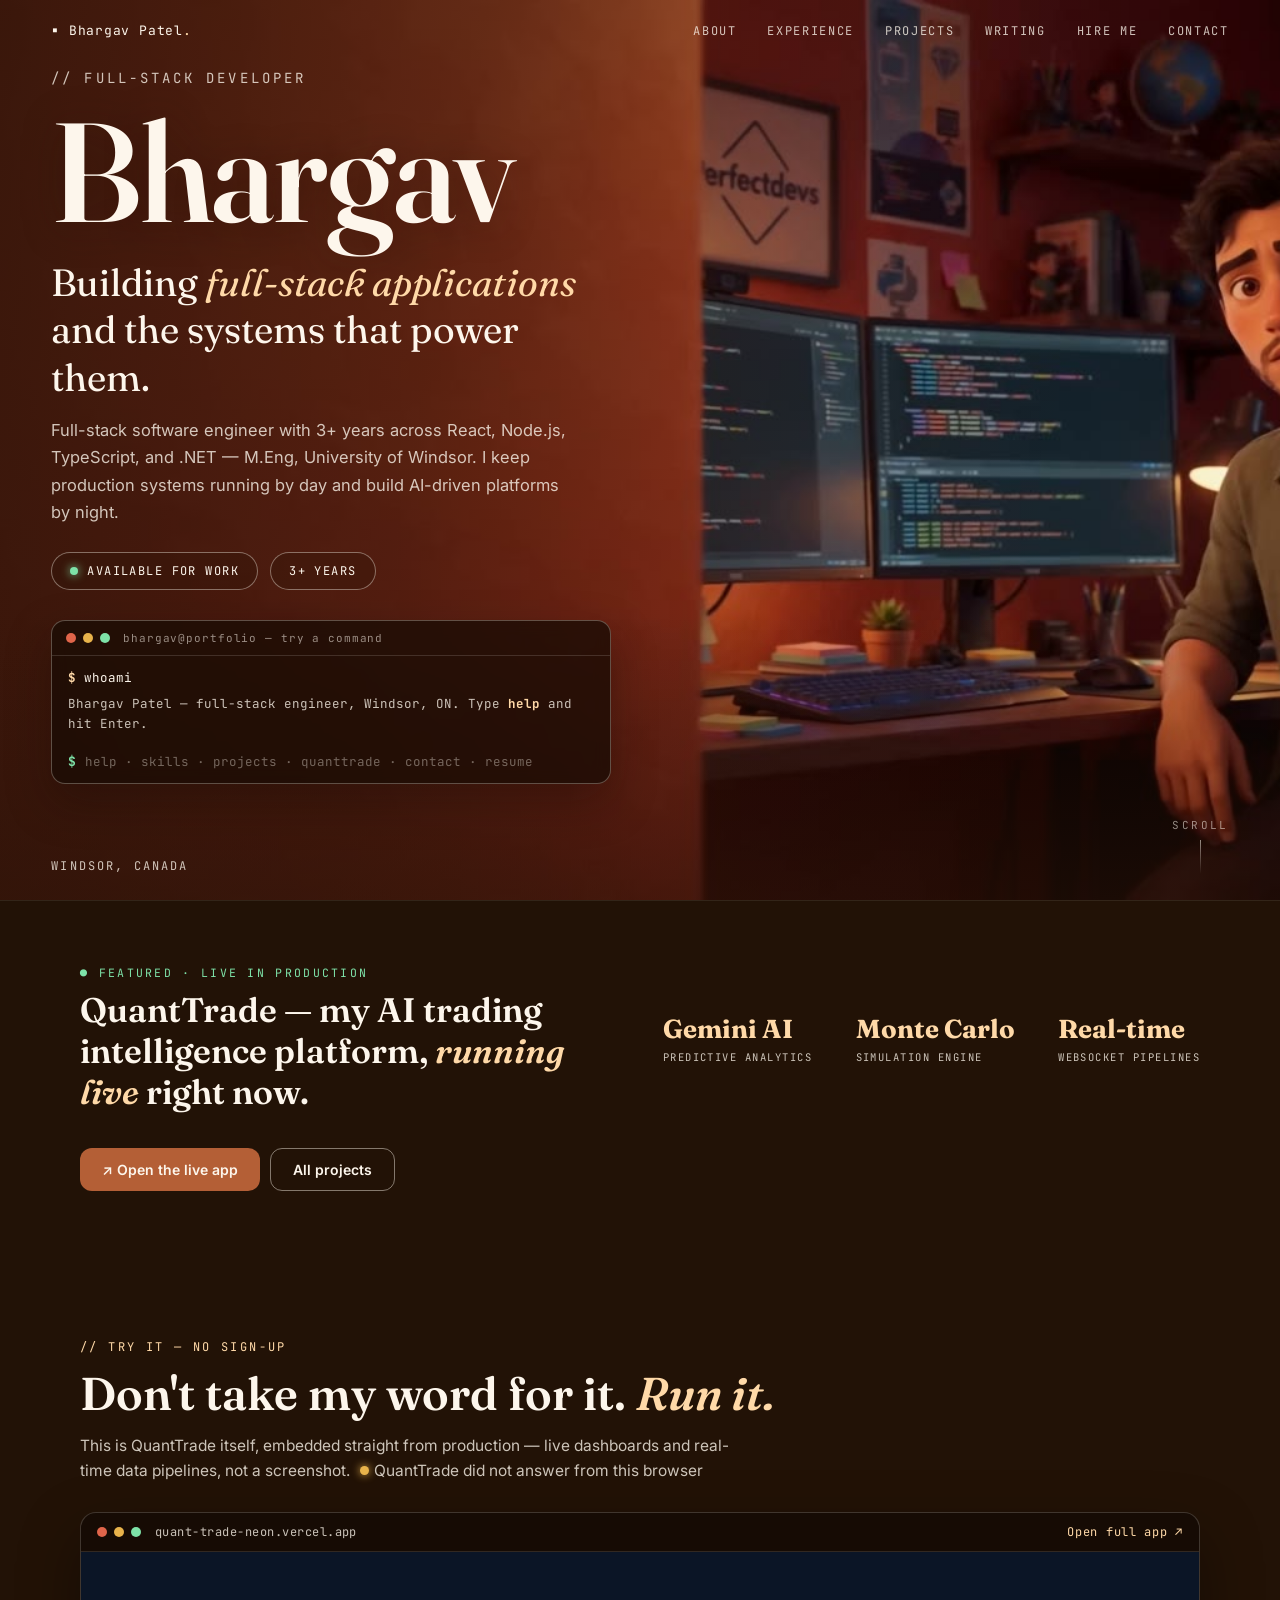
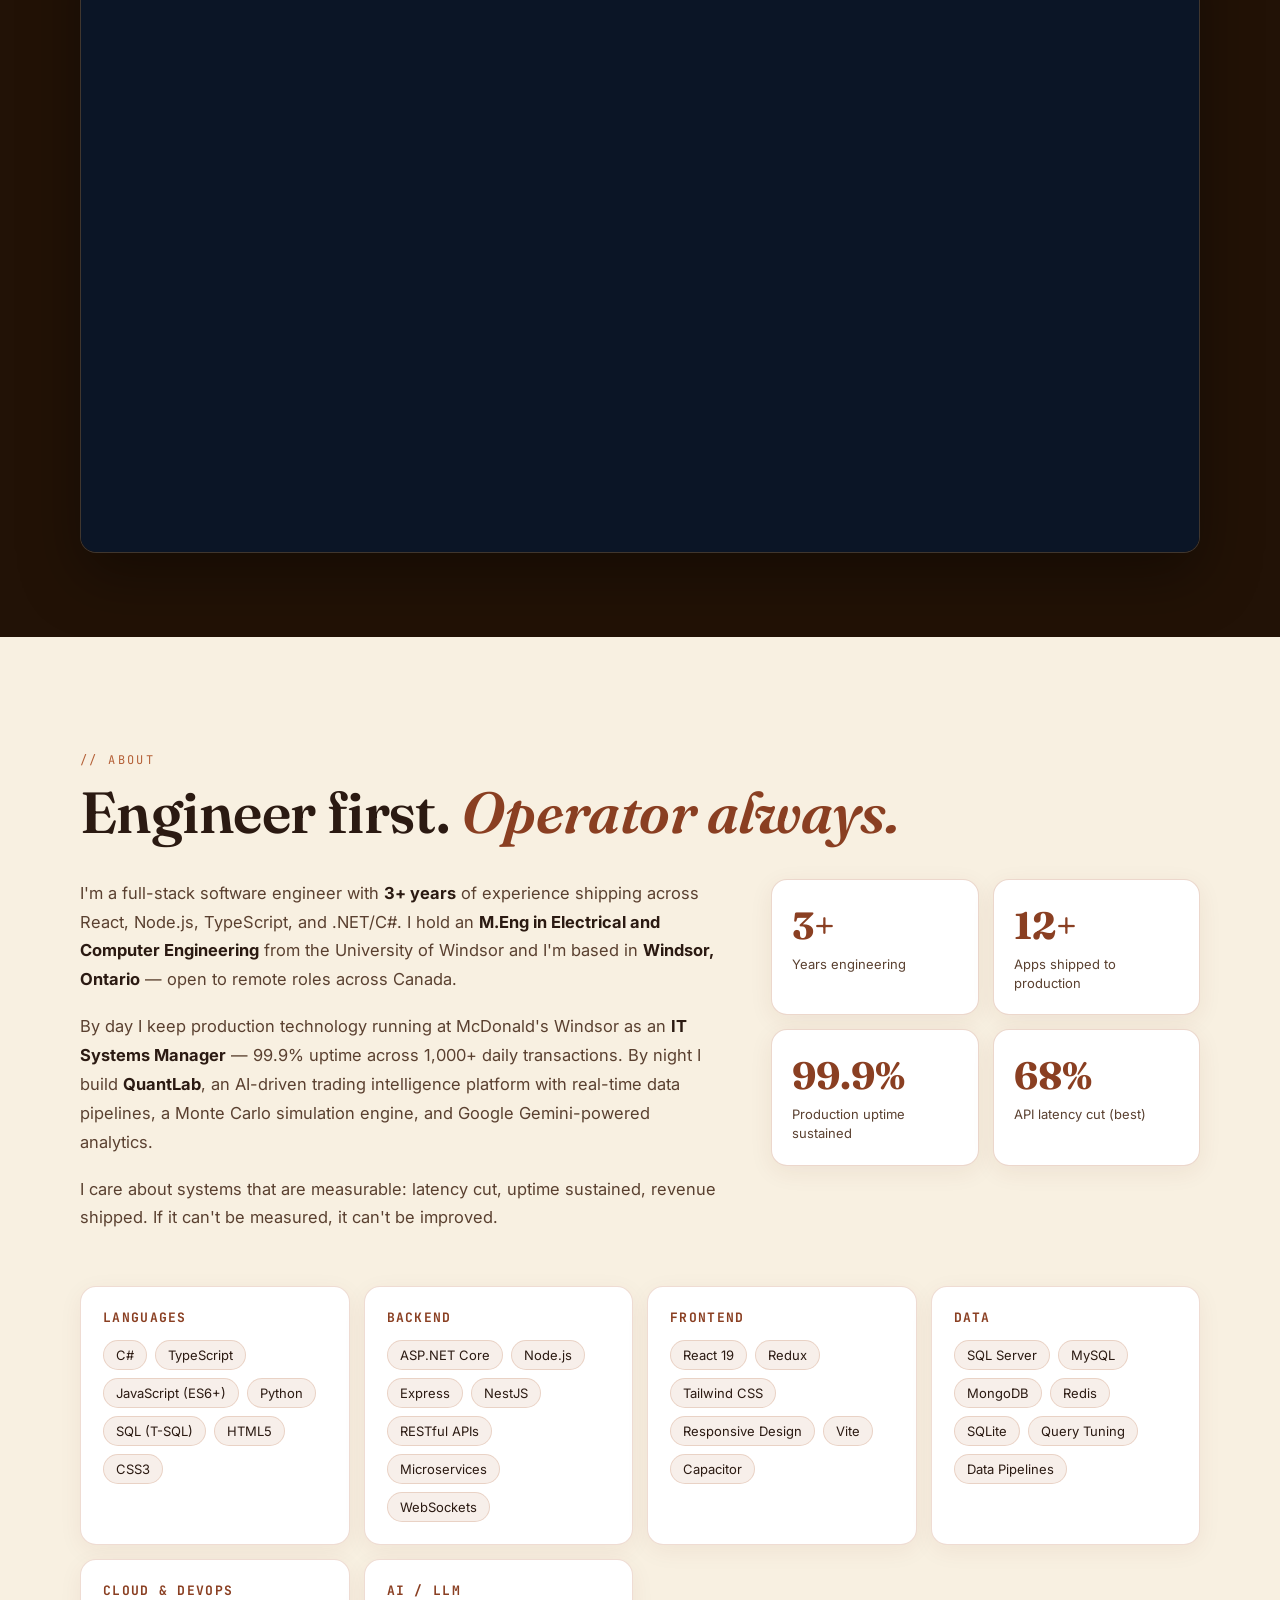
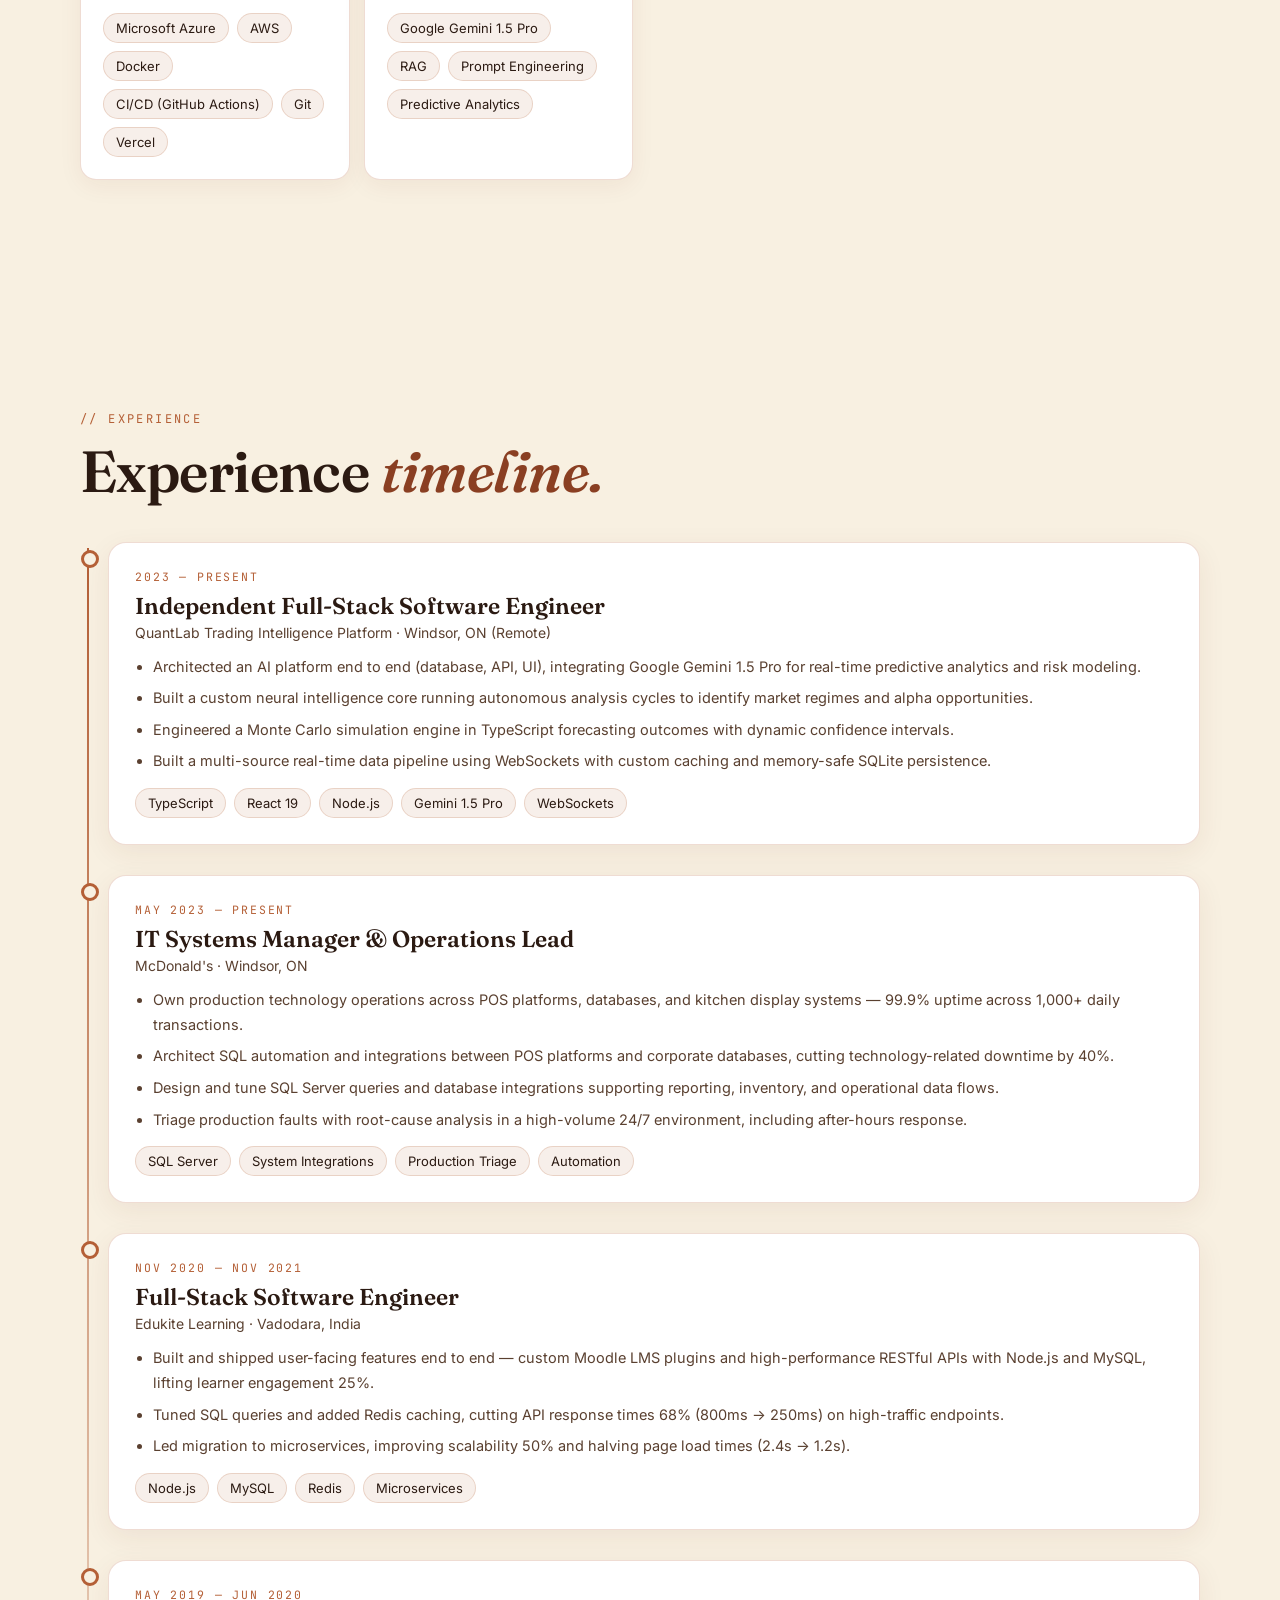
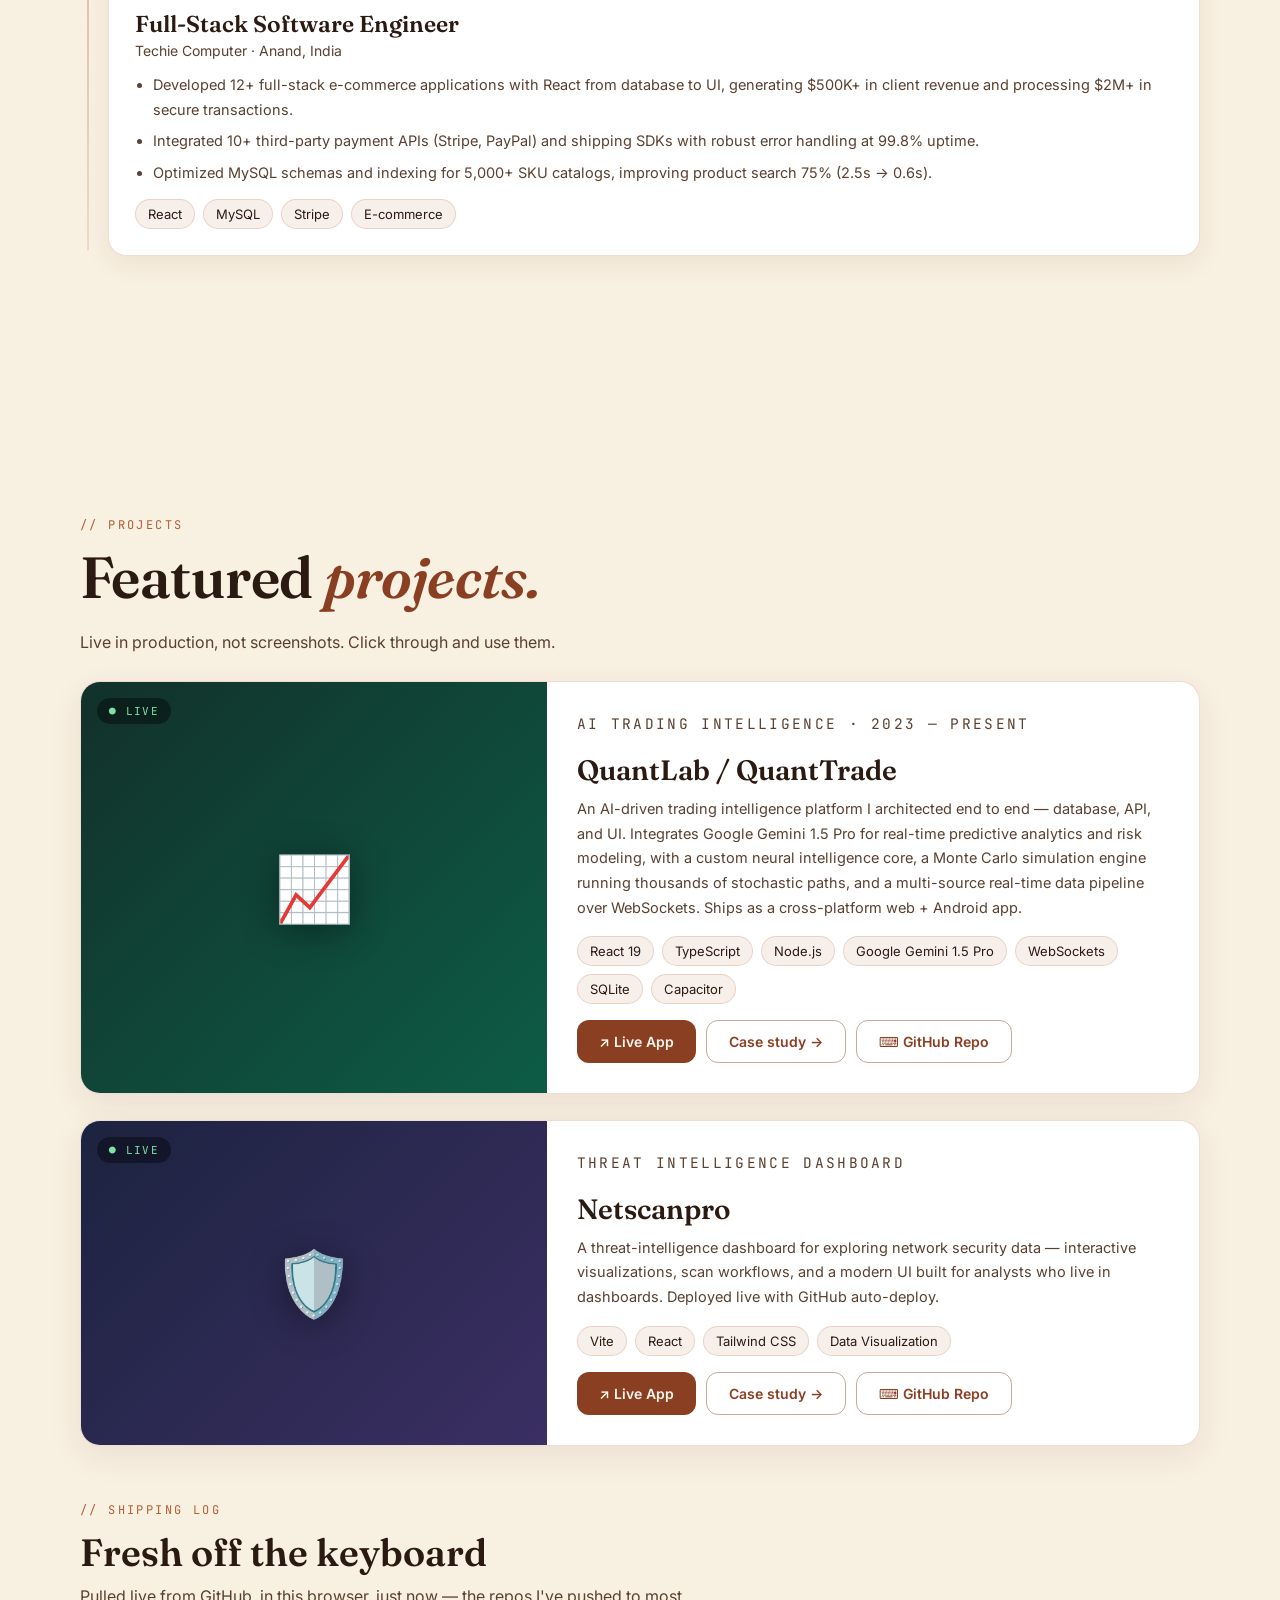
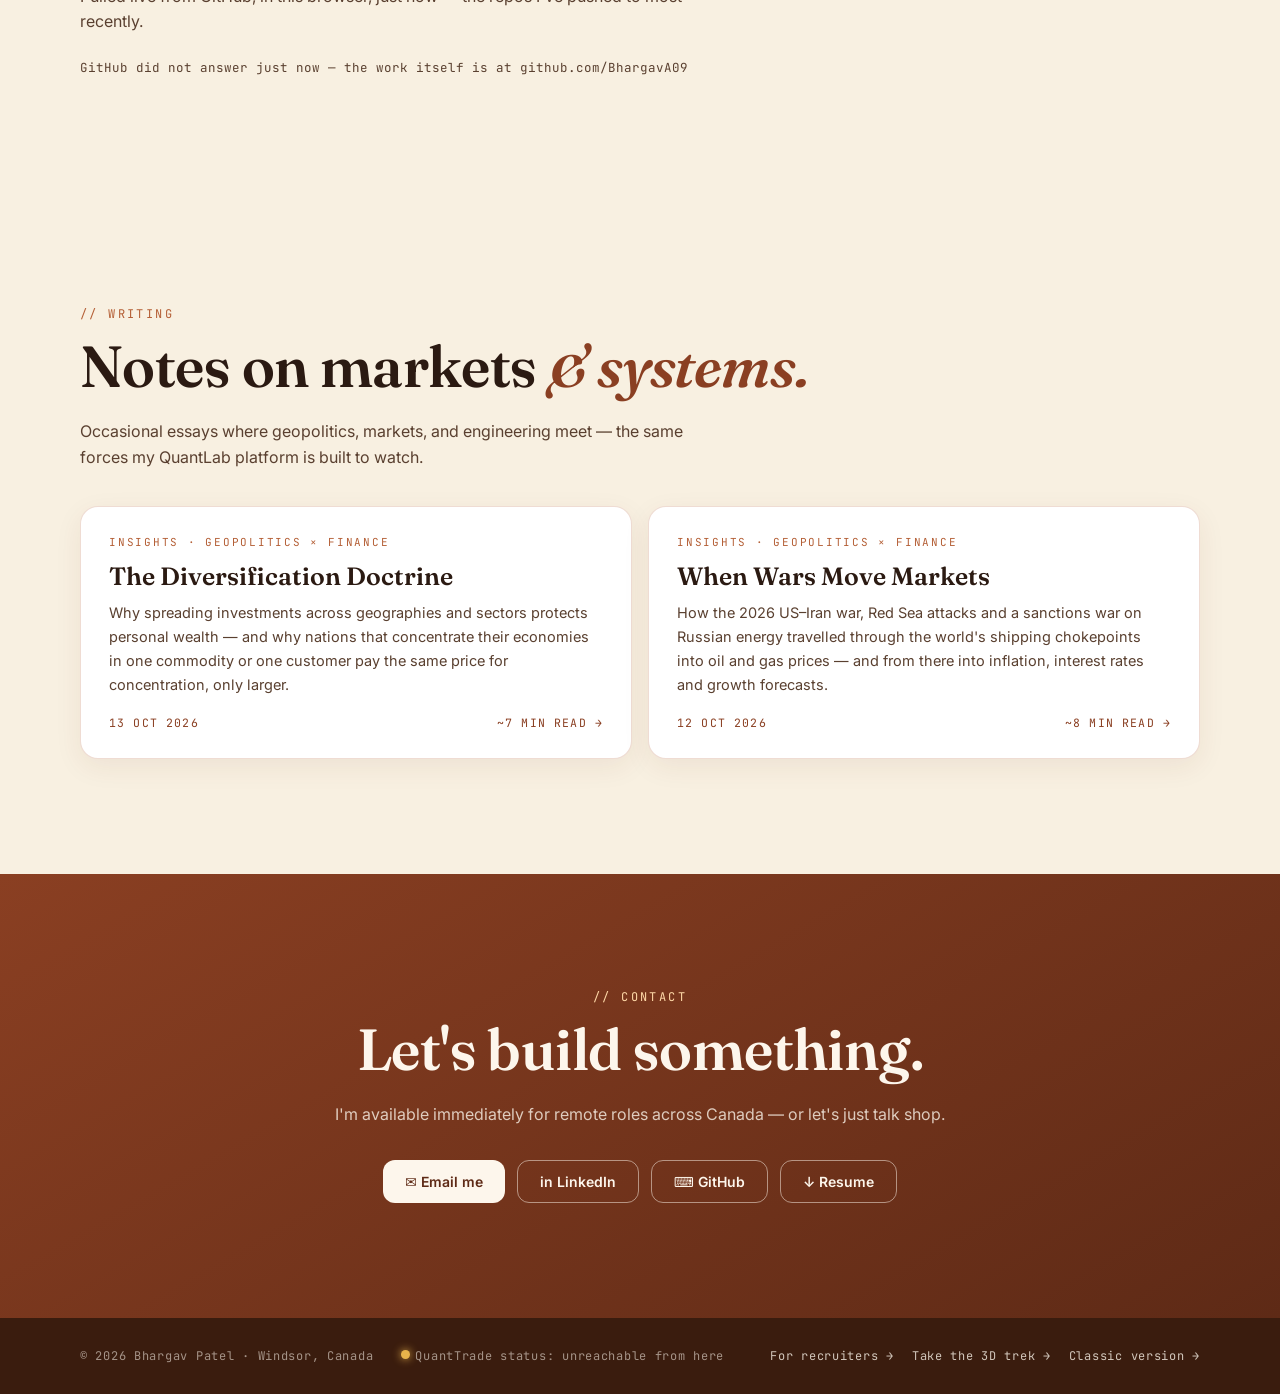
==== commit d16208b6: "Stand out build: live QuantTrade embed, case studies, recruiter page, share card, terminal, shipping" ====
--- a/index.html
+++ b/index.html
@@ -10,8 +10,11 @@
 <meta property="og:title" content="Bhargav Patel — Full-Stack Software Engineer">
 <meta property="og:description" content="Building full-stack applications and the systems that power them. React, Node.js, TypeScript, .NET/C#. Windsor, Canada — available immediately.">
 <meta property="og:url" content="https://bharg-patel.vercel.app/">
-<meta property="og:image" content="https://bharg-patel.vercel.app/assets/hero-poster.jpg">
+<meta property="og:image" content="https://bharg-patel.vercel.app/og-image.png">
+<meta property="og:image:width" content="1200">
+<meta property="og:image:height" content="630">
 <meta name="twitter:card" content="summary_large_image">
+<meta name="twitter:image" content="https://bharg-patel.vercel.app/og-image.png">
 <link rel="canonical" href="https://bharg-patel.vercel.app/">
 <script type="application/ld+json">
 {"@context":"https://schema.org","@type":"Person","name":"Bhargav Patel","jobTitle":"Full-Stack Software Engineer","url":"https://bharg-patel.vercel.app/","email":"mailto:bhrgavpatel04@gmail.com","address":{"@type":"PostalAddress","addressLocality":"Windsor","addressRegion":"ON","addressCountry":"CA"},"alumniOf":{"@type":"CollegeOrUniversity","name":"University of Windsor"},"sameAs":["https://linkedin.com/in/bhrgavpatel","https://github.com/BhargavA09"],"knowsAbout":["React","Node.js","TypeScript",".NET","C#","SQL","WebSockets","Google Gemini"]}
@@ -182,6 +185,56 @@
   .proj-visual{min-height:170px}
   #heroScrim{background:linear-gradient(100deg,rgba(46,20,8,.88) 0%,rgba(46,20,8,.62) 45%,rgba(46,20,8,.25) 75%,rgba(46,20,8,.1) 100%)}
 }
+
+/* ── HERO TERMINAL ── */
+.term{margin-top:30px;max-width:560px;background:rgba(26,12,5,.78);border:1px solid rgba(253,246,236,.28);border-radius:14px;backdrop-filter:blur(8px);overflow:hidden;box-shadow:0 18px 44px rgba(26,12,5,.35)}
+.term-head{display:flex;align-items:center;gap:7px;padding:10px 14px;border-bottom:1px solid rgba(253,246,236,.14)}
+.term-head i{width:10px;height:10px;border-radius:50%;background:rgba(253,246,236,.35);display:block}
+.term-head i:first-child{background:#e0654a}.term-head i:nth-child(2){background:#e8b34b}.term-head i:nth-child(3){background:#7ee2a8}
+.term-head em{font-style:normal;font-family:var(--mono);font-size:11px;letter-spacing:.08em;color:var(--cream-faint);margin-left:6px}
+.term-out{padding:12px 16px 4px;font-family:var(--mono);font-size:12.5px;line-height:1.65;color:var(--cream);max-height:168px;overflow-y:auto}
+.term-out p{margin-bottom:5px;word-break:break-word}
+.term-out b{color:#ffd9a8;font-weight:700}
+.term-out .t-dim{color:var(--cream-dim)}
+.term-out a{color:#ffd9a8}
+.term-form{display:flex;align-items:center;gap:9px;padding:9px 16px 13px}
+.t-prompt{font-family:var(--mono);font-size:13px;color:#7ee2a8;font-weight:700}
+.term-form input{flex:1;background:none;border:none;outline:none;color:var(--cream);font-family:var(--mono);font-size:12.5px;caret-color:#ffd9a8;min-width:0}
+.term-form input::placeholder{color:rgba(253,246,236,.38)}
+
+/* ── LIVE EMBED ── */
+.embed-sec{background:#221206;color:var(--cream);padding:clamp(56px,7vw,84px) clamp(20px,4vw,54px)}
+.sec-eyebrow.light{color:#ffd9a8}
+.embed-title{font-family:var(--serif);font-weight:600;font-size:clamp(30px,4.4vw,46px);line-height:1.1;margin-bottom:14px}
+.embed-title em{font-style:italic;color:#ffd9a8}
+.embed-sub{color:var(--cream-dim);font-size:15.5px;line-height:1.6;max-width:680px;margin-bottom:28px}
+.sdot{display:inline-block;width:9px;height:9px;border-radius:50%;background:#c9c2b8;vertical-align:1px;margin:0 5px 0 10px}
+.sdot.ok{background:#7ee2a8;box-shadow:0 0 9px #7ee2a8;animation:pulse 2s infinite}
+.sdot.bad{background:#e8b34b;box-shadow:0 0 9px #e8b34b}
+.embed-shell{border:1px solid rgba(253,246,236,.18);border-radius:16px;overflow:hidden;background:#160b04;box-shadow:0 24px 60px rgba(0,0,0,.35)}
+.embed-bar{display:flex;align-items:center;gap:14px;padding:11px 16px;border-bottom:1px solid rgba(253,246,236,.12);flex-wrap:wrap}
+.eb-dots{display:flex;gap:7px}
+.eb-dots i{width:10px;height:10px;border-radius:50%;background:rgba(253,246,236,.3);display:block}
+.eb-dots i:first-child{background:#e0654a}.eb-dots i:nth-child(2){background:#e8b34b}.eb-dots i:nth-child(3){background:#7ee2a8}
+.eb-url{font-family:var(--mono);font-size:12px;color:var(--cream-dim);letter-spacing:.04em;flex:1;min-width:180px}
+.eb-open{font-family:var(--mono);font-size:12px;color:#ffd9a8;text-decoration:none;letter-spacing:.06em}
+.eb-open:hover{text-decoration:underline}
+.embed-shell iframe{width:100%;height:min(600px,72vh);border:0;display:block;background:#0b1526}
+.embed-note{padding:12px 16px;font-size:13.5px;color:var(--cream-dim);border-top:1px solid rgba(253,246,236,.12)}
+.embed-note a{color:#ffd9a8}
+
+/* ── SHIPPING LOG (GITHUB) ── */
+.gh-head{margin-top:56px}
+.gh-title{font-family:var(--serif);font-weight:600;font-size:clamp(26px,3.6vw,38px);line-height:1.1;margin-bottom:10px}
+.gh-grid{display:grid;grid-template-columns:repeat(auto-fit,minmax(280px,1fr));gap:14px;margin-top:24px}
+.gh-card{background:#fff;border:1px solid rgba(180,95,54,.22);border-radius:16px;padding:20px 22px;box-shadow:0 6px 24px rgba(94,42,22,.06);text-decoration:none;display:block;transition:transform .25s ease,box-shadow .25s ease}
+.gh-card:hover{transform:translateY(-4px);box-shadow:0 14px 32px rgba(94,42,22,.13)}
+.gh-name{font-family:var(--mono);font-size:14.5px;font-weight:700;color:var(--terra-deep);margin-bottom:7px}
+.gh-desc{font-size:13.5px;line-height:1.55;color:var(--cocoa-soft);margin-bottom:12px;min-height:42px}
+.gh-meta{font-family:var(--mono);font-size:11px;letter-spacing:.08em;color:var(--terra)}
+.gh-loading{font-family:var(--mono);font-size:12.5px;color:var(--cocoa-soft)}
+footer .sdot{margin:0 5px 0 0}
+@media(max-width:860px){.embed-shell iframe{height:440px}.term-out{max-height:140px}}
 </style>
 </head>
 <body>
@@ -201,6 +254,7 @@
       <a href="#experience">EXPERIENCE</a>
       <a href="#projects">PROJECTS</a>
       <a href="#writing">WRITING</a>
+      <a href="hire.html">HIRE ME</a>
       <a href="#contact">CONTACT</a>
     </div>
     <button class="menu-btn" id="menuBtn" aria-label="Menu"><span></span><span></span><span></span></button>
@@ -215,6 +269,17 @@
       <span class="pill"><span class="live-dot"></span>AVAILABLE FOR WORK</span>
       <span class="pill">3+ YEARS</span>
     </div>
+    <div class="term" id="term">
+      <div class="term-head"><i></i><i></i><i></i><em>bhargav@portfolio — try a command</em></div>
+      <div class="term-out" id="termOut">
+        <p><b>$</b> whoami</p>
+        <p class="t-dim">Bhargav Patel — full-stack engineer, Windsor, ON. Type <b>help</b> and hit Enter.</p>
+      </div>
+      <form class="term-form" id="termForm">
+        <span class="t-prompt">$</span>
+        <input id="termIn" type="text" autocomplete="off" autocapitalize="off" spellcheck="false" placeholder="help · skills · projects · quanttrade · contact · resume" aria-label="Terminal command input">
+      </form>
+    </div>
   </div>
 
   <div class="hero-meta">
@@ -241,6 +306,24 @@
     </div>
   </div>
 </div>
+
+<!-- ══════════ LIVE EMBED: QUANTTRADE ══════════ -->
+<section class="embed-sec" id="live">
+  <div class="wrap">
+    <p class="sec-eyebrow light">// TRY IT — NO SIGN-UP</p>
+    <h2 class="embed-title">Don't take my word for it. <em>Run it.</em></h2>
+    <p class="embed-sub">This is QuantTrade itself, embedded straight from production — live dashboards and real-time data pipelines, not a screenshot.<span class="sdot" id="qtDot"></span><span id="qtStatus">checking status…</span></p>
+    <div class="embed-shell">
+      <div class="embed-bar">
+        <span class="eb-dots"><i></i><i></i><i></i></span>
+        <span class="eb-url">quant-trade-neon.vercel.app</span>
+        <a class="eb-open" href="https://quant-trade-neon.vercel.app" target="_blank" rel="noopener">Open full app ↗</a>
+      </div>
+      <iframe id="qtFrame" src="https://quant-trade-neon.vercel.app" title="QuantTrade — live production app" loading="lazy"></iframe>
+      <p class="embed-note" id="qtNote" hidden>If the live preview doesn't render in your browser, the app itself is still up — <a href="https://quant-trade-neon.vercel.app" target="_blank" rel="noopener">open it in a new tab ↗</a></p>
+    </div>
+  </div>
+</section>
 
 <!-- ══════════ ABOUT ══════════ -->
 <section class="block" id="about">
@@ -344,6 +427,7 @@
         <div class="tags"><span>React 19</span><span>TypeScript</span><span>Node.js</span><span>Google Gemini 1.5 Pro</span><span>WebSockets</span><span>SQLite</span><span>Capacitor</span></div>
         <div class="proj-links">
           <a href="https://quant-trade-neon.vercel.app" target="_blank" rel="noopener" class="btn btn-primary">↗ Live App</a>
+          <a href="quanttrade.html" class="btn btn-ghost">Case study →</a>
           <a href="https://github.com/BhargavA09/QuantTrade" target="_blank" rel="noopener" class="btn btn-ghost">⌨ GitHub Repo</a>
         </div>
       </div>
@@ -358,10 +442,20 @@
         <div class="tags"><span>Vite</span><span>React</span><span>Tailwind CSS</span><span>Data Visualization</span></div>
         <div class="proj-links">
           <a href="https://netscanpro.vercel.app" target="_blank" rel="noopener" class="btn btn-primary">↗ Live App</a>
+          <a href="netscanpro.html" class="btn btn-ghost">Case study →</a>
           <a href="https://github.com/BhargavA09/Netscanpro" target="_blank" rel="noopener" class="btn btn-ghost">⌨ GitHub Repo</a>
         </div>
       </div>
     </article>
+
+    <div class="gh-head reveal">
+      <p class="sec-eyebrow">// SHIPPING LOG</p>
+      <h3 class="gh-title">Fresh off the keyboard</h3>
+      <p class="sec-sub">Pulled live from GitHub, in this browser, just now — the repos I've pushed to most recently.</p>
+    </div>
+    <div class="gh-grid" id="ghGrid">
+      <p class="gh-loading">Loading recent activity from GitHub…</p>
+    </div>
   </div>
 </section>
 
@@ -406,7 +500,8 @@
 <footer>
   <div class="foot-inner">
     <span>© 2026 Bhargav Patel · Windsor, Canada</span>
-    <span><a href="trek.html">Take the 3D trek →</a><a href="classic.html">Classic version →</a></span>
+    <span><span class="sdot" id="qtDot2"></span><span id="qtStatus2">QuantTrade status: checking…</span></span>
+    <span><a href="hire.html">For recruiters →</a><a href="trek.html">Take the 3D trek →</a><a href="classic.html">Classic version →</a></span>
   </div>
 </footer>
 
@@ -424,5 +519,74 @@
   if(v){var p=v.play();if(p&&p.catch){p.catch(function(){})}}
 })();
 </script>
+<script defer src="/_vercel/insights/script.js"></script>
+<script>
+(function(){
+  /* ── QuantTrade live status ── */
+  var QT='https://quant-trade-neon.vercel.app';
+  function setStatus(ok){
+    [['qtDot','qtStatus'],['qtDot2','qtStatus2']].forEach(function(pair){
+      var dot=document.getElementById(pair[0]),txt=document.getElementById(pair[1]);
+      if(dot){dot.classList.add(ok?'ok':'bad')}
+      if(txt){txt.textContent = pair[0]==='qtDot' ? (ok?'QuantTrade is live right now':'QuantTrade did not answer from this browser') : ('QuantTrade status: '+(ok?'live':'unreachable from here'));}
+    });
+  }
+  var done=false;
+  var timer=setTimeout(function(){if(!done){done=true;setStatus(false)}},7000);
+  fetch(QT,{mode:'no-cors',cache:'no-store'}).then(function(){if(!done){done=true;clearTimeout(timer);setStatus(true)}}).catch(function(){if(!done){done=true;clearTimeout(timer);setStatus(false)}});
+  var frame=document.getElementById('qtFrame'),note=document.getElementById('qtNote'),frameLoaded=false;
+  if(frame){frame.addEventListener('load',function(){frameLoaded=true});setTimeout(function(){if(!frameLoaded&&note){note.hidden=false}},8000);}
+
+  /* ── GitHub shipping log ── */
+  var grid=document.getElementById('ghGrid');
+  function rel(t){var s=(Date.now()-new Date(t).getTime())/1000;if(s<3600)return Math.max(1,Math.floor(s/60))+'m ago';if(s<86400)return Math.floor(s/3600)+'h ago';var d=Math.floor(s/86400);return d+(d===1?' day ago':' days ago')}
+  if(grid){
+    fetch('https://api.github.com/users/BhargavA09/repos?sort=pushed&per_page=3').then(function(r){if(!r.ok)throw 0;return r.json()}).then(function(repos){
+      grid.innerHTML='';
+      repos.forEach(function(repo){
+        var a=document.createElement('a');a.className='gh-card reveal in';a.href=repo.html_url;a.target='_blank';a.rel='noopener';
+        var n=document.createElement('div');n.className='gh-name';n.textContent=repo.name;
+        var d=document.createElement('p');d.className='gh-desc';d.textContent=repo.description||'—';
+        var m=document.createElement('p');m.className='gh-meta';m.textContent=((repo.language||'CODE')+' · PUSHED '+rel(repo.pushed_at)).toUpperCase();
+        a.appendChild(n);a.appendChild(d);a.appendChild(m);grid.appendChild(a);
+      });
+    }).catch(function(){
+      grid.innerHTML='';
+      var p=document.createElement('p');p.className='gh-loading';p.textContent='GitHub did not answer just now — the work itself is at github.com/BhargavA09';
+      grid.appendChild(p);
+    });
+  }
+
+  /* ── Hero terminal ── */
+  var form=document.getElementById('termForm'),input=document.getElementById('termIn'),out=document.getElementById('termOut');
+  if(form&&input&&out){
+    var CMDS={
+      help:'Commands: whoami · skills · experience · projects · quanttrade · writing · contact · resume · clear',
+      whoami:'Bhargav Patel — full-stack software engineer, Windsor, Ontario. M.Eng, University of Windsor. Available immediately, remote across Canada.',
+      skills:'React 19 · TypeScript · Node.js · .NET/C# · SQL Server · WebSockets · Docker · Azure/AWS · Google Gemini',
+      experience:'3+ years: QuantLab (independent, 2023—now) · IT Systems Manager, McDonald\u2019s Windsor (2023—now) · Edukite Learning · Techie Computer. Full timeline: scroll to #experience',
+      projects:'QuantTrade — AI trading intelligence platform, live in production (type: quanttrade). Netscanpro — threat-intelligence dashboard, also live. Case studies are linked from #projects.',
+      quanttrade:'QuantTrade: real-time WebSocket data pipelines, a Monte Carlo simulation engine (thousands of stochastic paths), and Gemini-powered analytics. It is embedded live further down this page — or open quant-trade-neon.vercel.app',
+      writing:'Essays where markets, geopolitics and engineering meet — see #writing: "The Diversification Doctrine" and "When Wars Move Markets".',
+      contact:'Email: bhrgavpatel04@gmail.com · LinkedIn: linkedin.com/in/bhrgavpatel · Recruiters: see the HIRE ME page (hire.html).',
+      about:'Engineer first, operator always. I keep production systems at 99.9% uptime by day and build AI platforms by night.'
+    };
+    function line(text,dim){
+      var p=document.createElement('p');if(dim)p.className='t-dim';p.textContent=text;out.appendChild(p);out.scrollTop=out.scrollHeight;
+    }
+    form.addEventListener('submit',function(ev){
+      ev.preventDefault();
+      var raw=input.value.trim();if(!raw)return;
+      var cmd=raw.toLowerCase();
+      var p=document.createElement('p');var b=document.createElement('b');b.textContent='$';p.appendChild(b);p.appendChild(document.createTextNode(' '+raw));out.appendChild(p);
+      input.value='';
+      if(cmd==='clear'){out.innerHTML='';return}
+      if(cmd==='resume'){line('Opening résumé (resume.pdf)…',true);window.open('resume.pdf','_blank');out.scrollTop=out.scrollHeight;return}
+      if(CMDS[cmd]){line(CMDS[cmd],true)}
+      else{line('No such command: "'+raw+'" — try "help".',true)}
+    });
+  }
+})();
+</script>
 </body>
 </html>
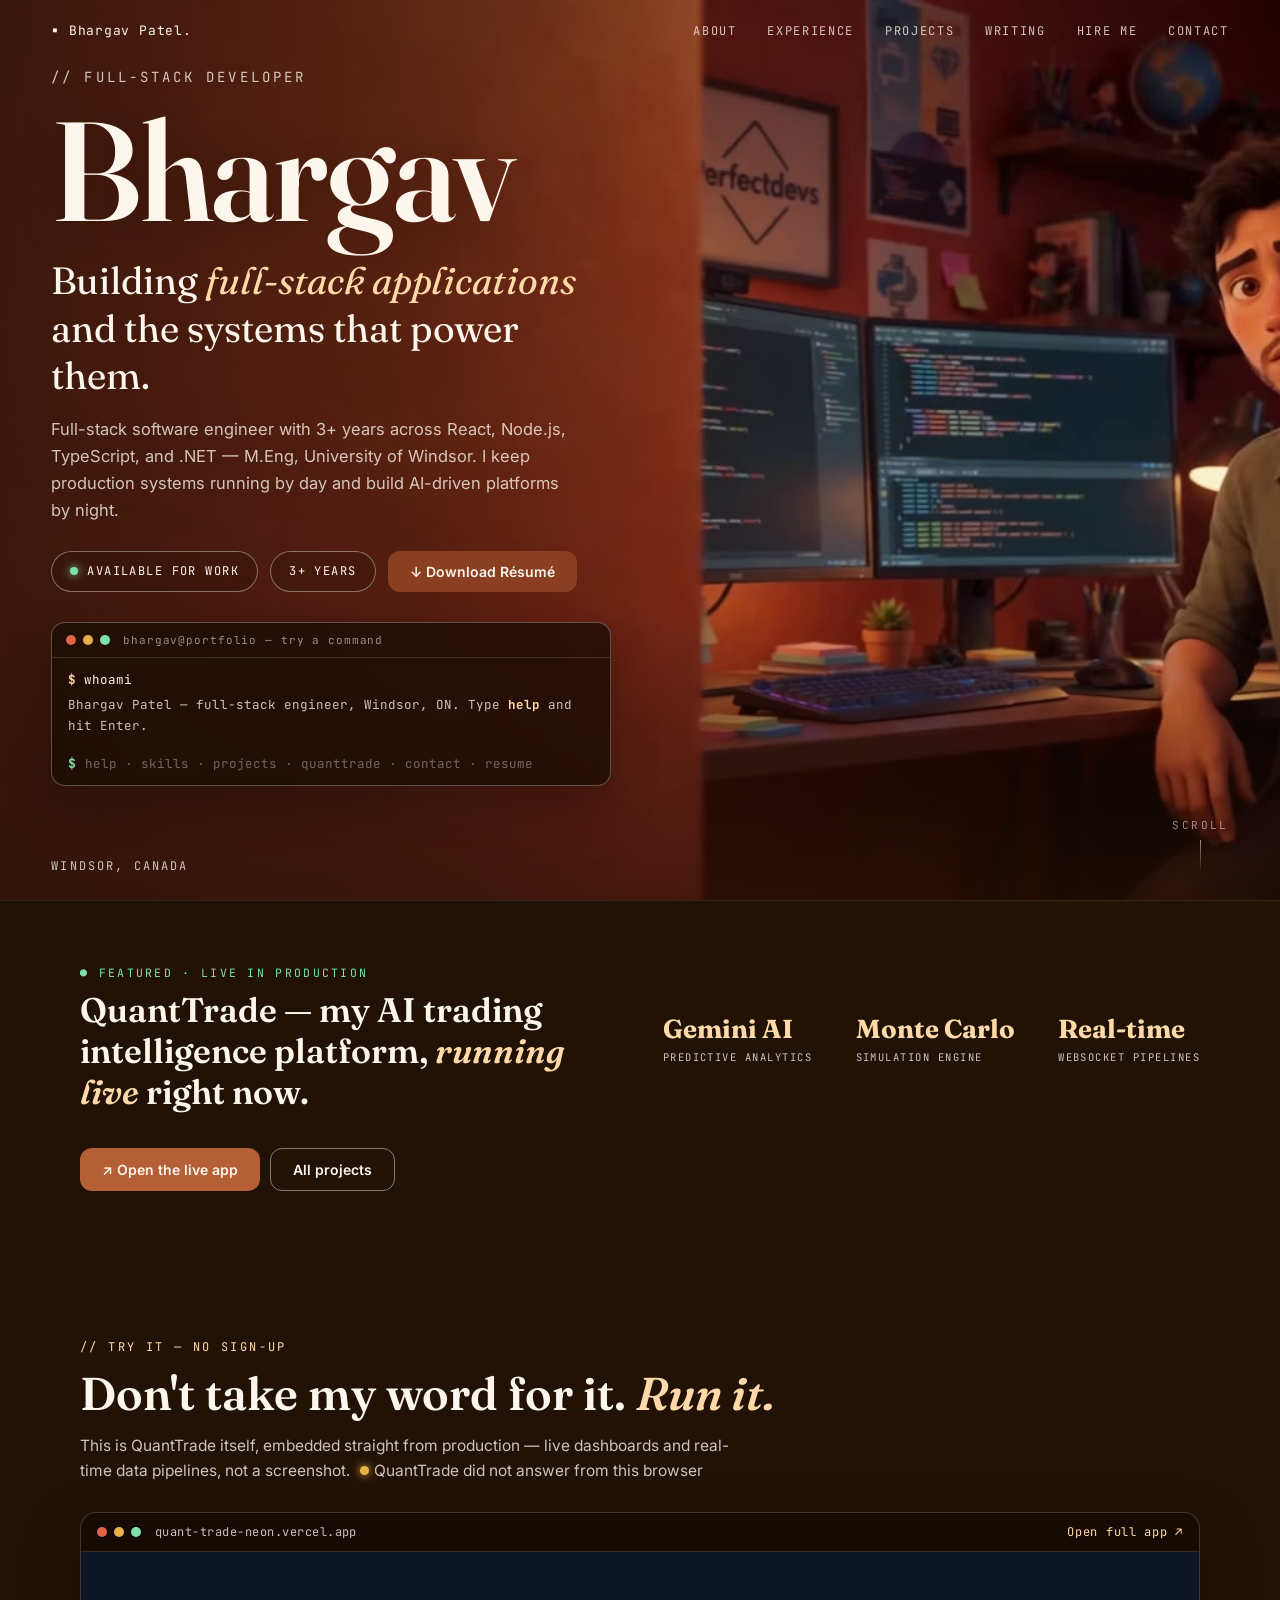
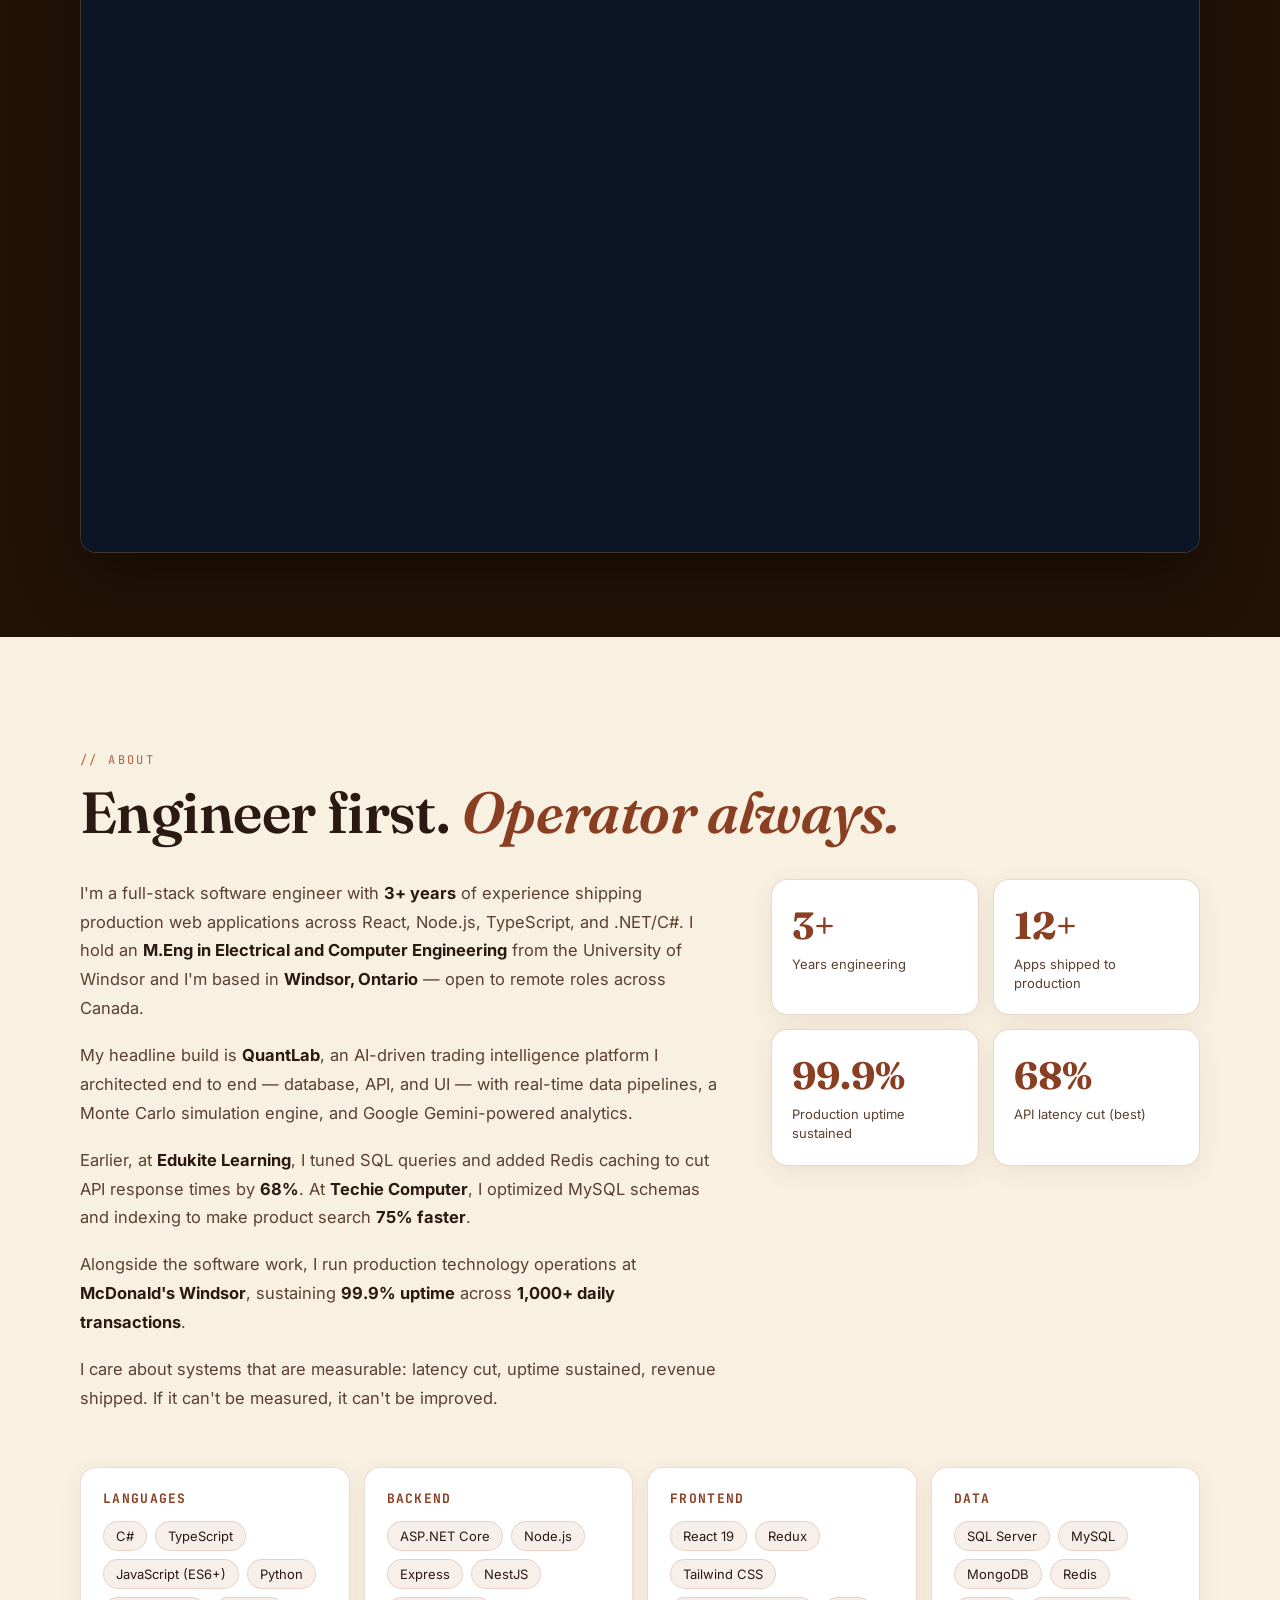
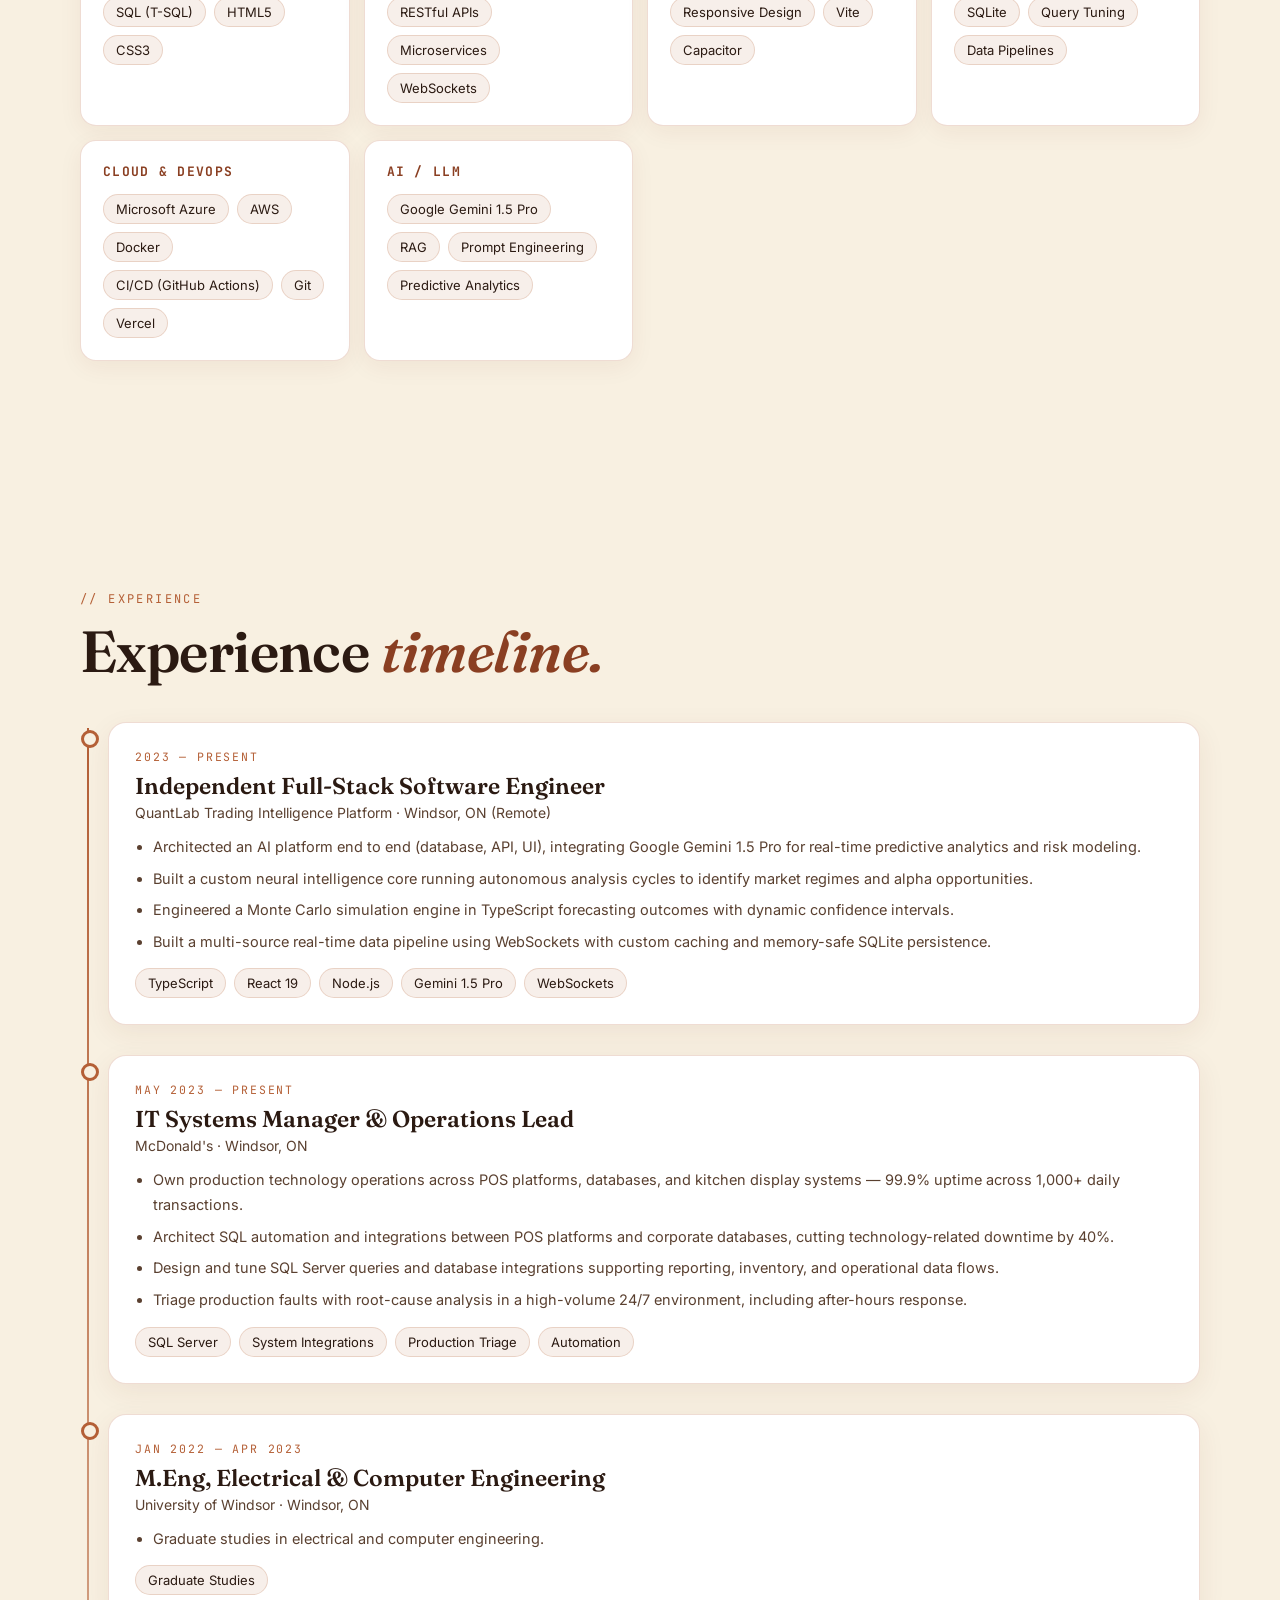
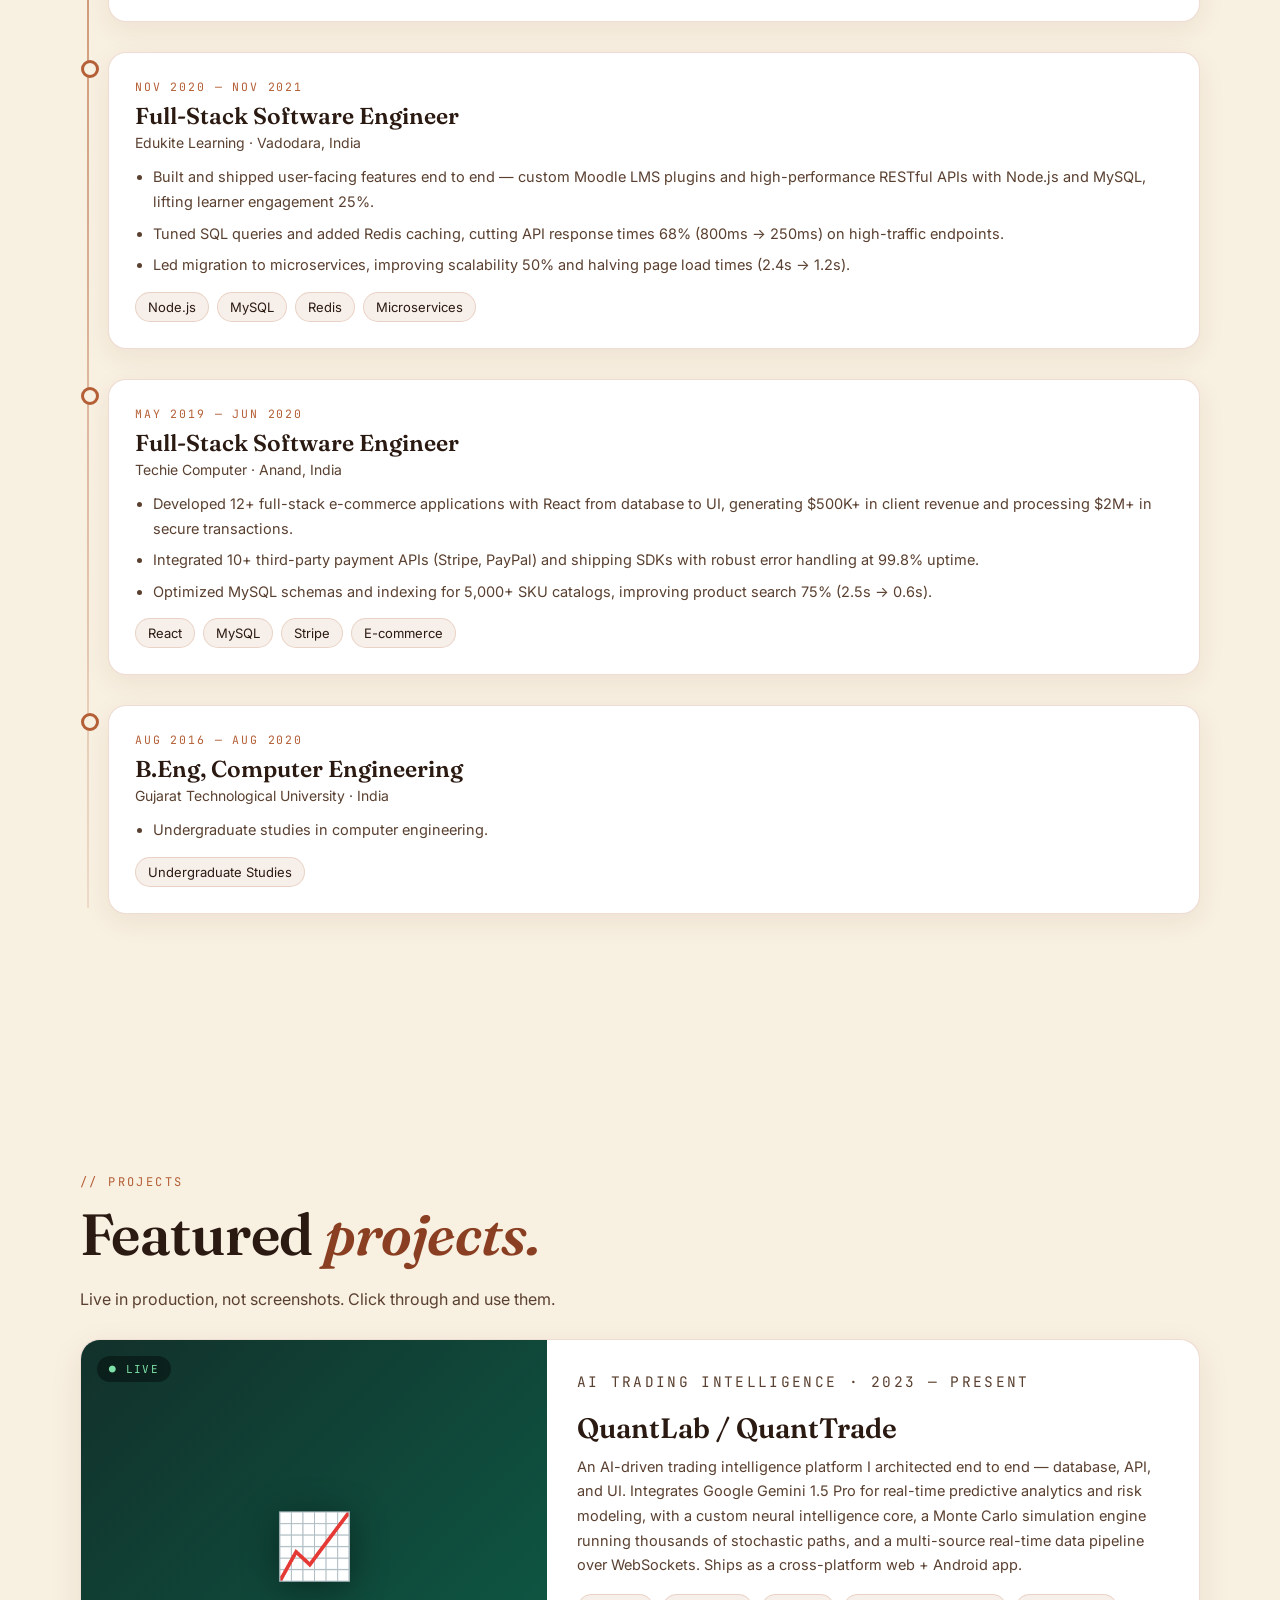
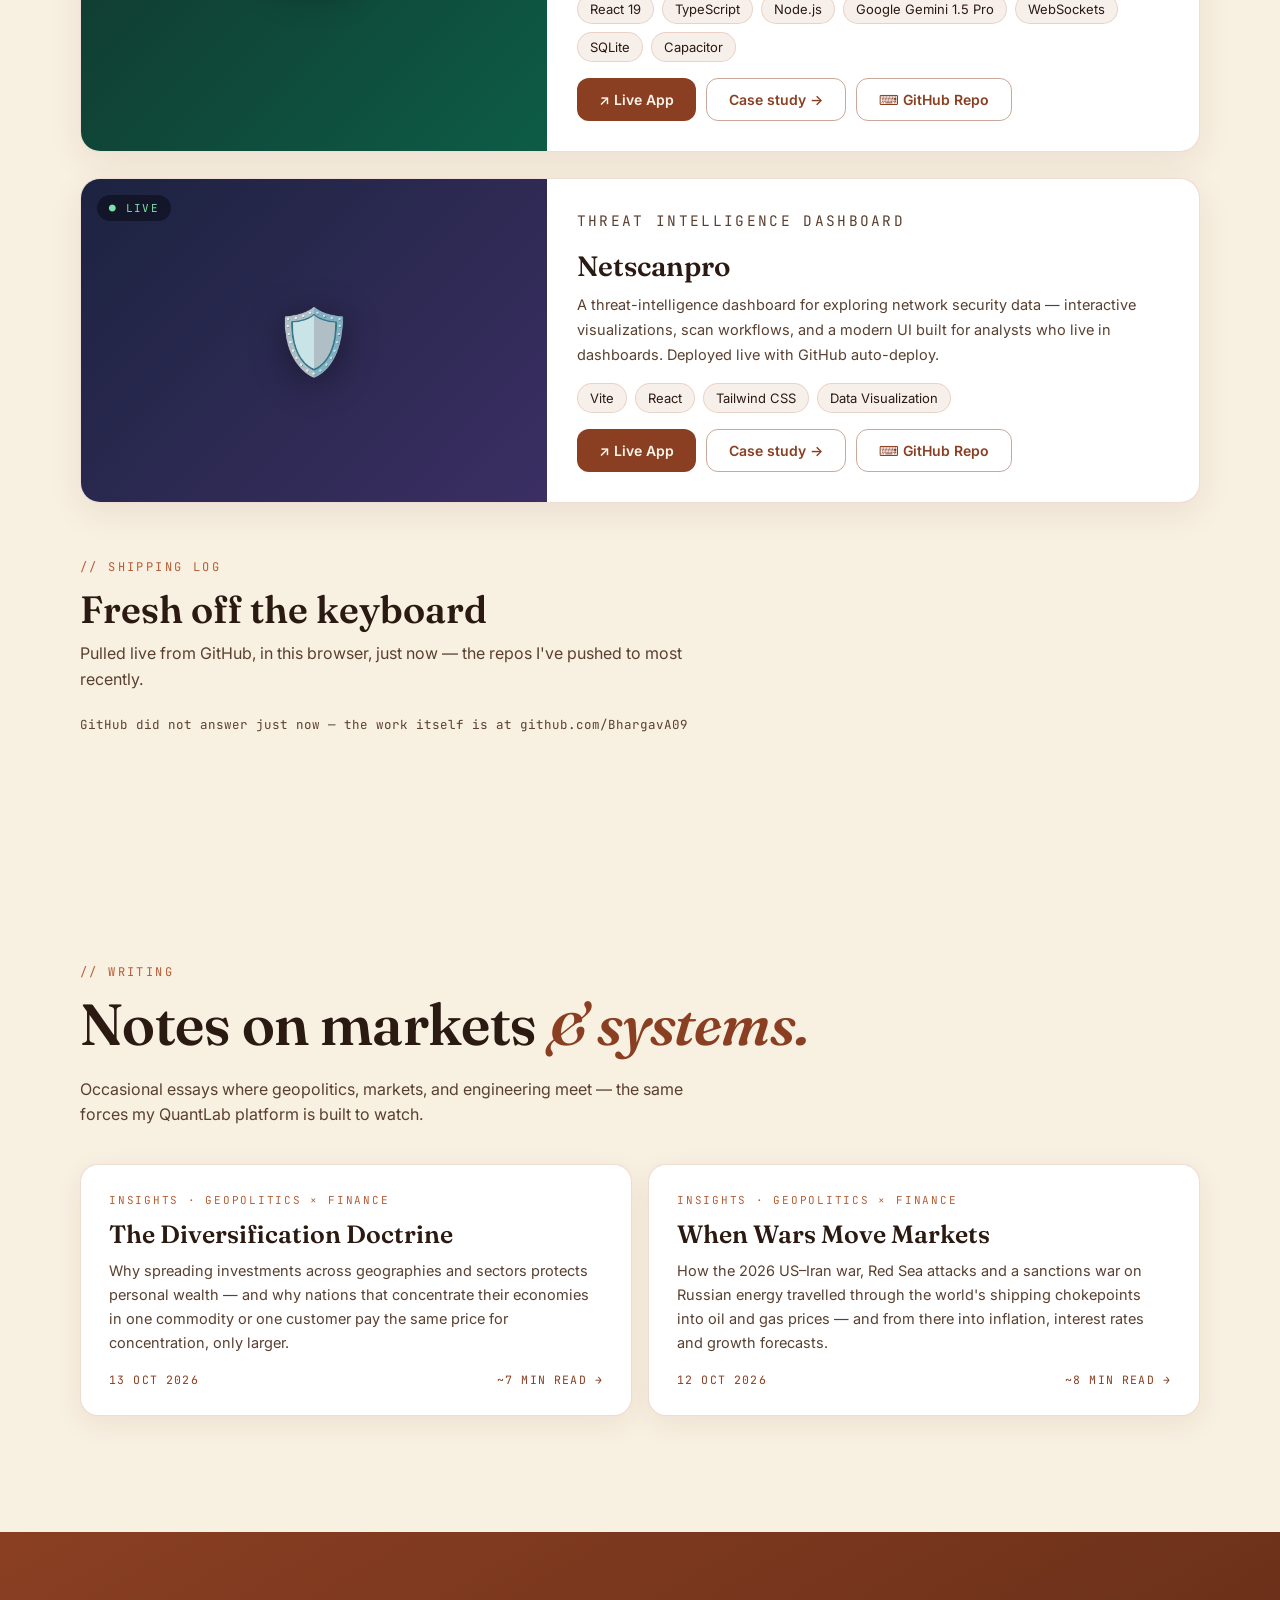
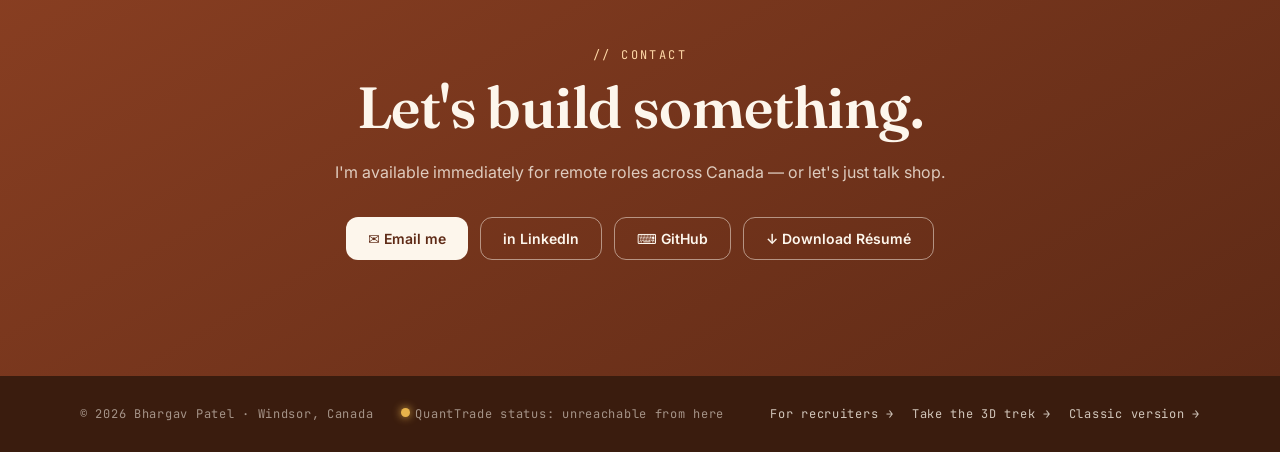
==== commit 78dfa8a7: "Portfolio: résumé download, About rebalance, education timeline" ====
--- a/index.html
+++ b/index.html
@@ -268,6 +268,7 @@
     <div class="hero-badges">
       <span class="pill"><span class="live-dot"></span>AVAILABLE FOR WORK</span>
       <span class="pill">3+ YEARS</span>
+      <a class="btn btn-primary" href="Bhargav_Patel_Resume.pdf" download>↓ Download Résumé</a>
     </div>
     <div class="term" id="term">
       <div class="term-head"><i></i><i></i><i></i><em>bhargav@portfolio — try a command</em></div>
@@ -332,8 +333,10 @@
     <h2 class="sec-title reveal">Engineer first. <span class="accent">Operator always.</span></h2>
     <div class="about-grid">
       <div class="about-text reveal">
-        <p>I'm a full-stack software engineer with <strong>3+ years</strong> of experience shipping across React, Node.js, TypeScript, and .NET/C#. I hold an <strong>M.Eng in Electrical and Computer Engineering</strong> from the University of Windsor and I'm based in <strong>Windsor, Ontario</strong> — open to remote roles across Canada.</p>
-        <p>By day I keep production technology running at McDonald's Windsor as an <strong>IT Systems Manager</strong> — 99.9% uptime across 1,000+ daily transactions. By night I build <strong>QuantLab</strong>, an AI-driven trading intelligence platform with real-time data pipelines, a Monte Carlo simulation engine, and Google Gemini-powered analytics.</p>
+        <p>I'm a full-stack software engineer with <strong>3+ years</strong> of experience shipping production web applications across React, Node.js, TypeScript, and .NET/C#. I hold an <strong>M.Eng in Electrical and Computer Engineering</strong> from the University of Windsor and I'm based in <strong>Windsor, Ontario</strong> — open to remote roles across Canada.</p>
+        <p>My headline build is <strong>QuantLab</strong>, an AI-driven trading intelligence platform I architected end to end — database, API, and UI — with real-time data pipelines, a Monte Carlo simulation engine, and Google Gemini-powered analytics.</p>
+        <p>Earlier, at <strong>Edukite Learning</strong>, I tuned SQL queries and added Redis caching to cut API response times by <strong>68%</strong>. At <strong>Techie Computer</strong>, I optimized MySQL schemas and indexing to make product search <strong>75% faster</strong>.</p>
+        <p>Alongside the software work, I run production technology operations at <strong>McDonald's Windsor</strong>, sustaining <strong>99.9% uptime</strong> across <strong>1,000+ daily transactions</strong>.</p>
         <p>I care about systems that are measurable: latency cut, uptime sustained, revenue shipped. If it can't be measured, it can't be improved.</p>
       </div>
       <div class="stats reveal">
@@ -386,6 +389,15 @@
         <div class="tags"><span>SQL Server</span><span>System Integrations</span><span>Production Triage</span><span>Automation</span></div>
       </div></div>
       <div class="t-item reveal"><div class="t-card">
+        <p class="t-date">JAN 2022 — APR 2023</p>
+        <h3>M.Eng, Electrical &amp; Computer Engineering</h3>
+        <p class="t-org">University of Windsor · Windsor, ON</p>
+        <ul>
+          <li>Graduate studies in electrical and computer engineering.</li>
+        </ul>
+        <div class="tags"><span>Graduate Studies</span></div>
+      </div></div>
+      <div class="t-item reveal"><div class="t-card">
         <p class="t-date">NOV 2020 — NOV 2021</p>
         <h3>Full-Stack Software Engineer</h3>
         <p class="t-org">Edukite Learning · Vadodara, India</p>
@@ -407,6 +419,15 @@
         </ul>
         <div class="tags"><span>React</span><span>MySQL</span><span>Stripe</span><span>E-commerce</span></div>
       </div></div>
+      <div class="t-item reveal"><div class="t-card">
+        <p class="t-date">AUG 2016 — AUG 2020</p>
+        <h3>B.Eng, Computer Engineering</h3>
+        <p class="t-org">Gujarat Technological University · India</p>
+        <ul>
+          <li>Undergraduate studies in computer engineering.</li>
+        </ul>
+        <div class="tags"><span>Undergraduate Studies</span></div>
+      </div></div>
     </div>
   </div>
 </section>
@@ -492,7 +513,7 @@
       <a class="btn btn-primary" href="mailto:bhrgavpatel04@gmail.com">✉ Email me</a>
       <a class="btn btn-ghost" href="https://linkedin.com/in/bhrgavpatel" target="_blank" rel="noopener">in LinkedIn</a>
       <a class="btn btn-ghost" href="https://github.com/BhargavA09" target="_blank" rel="noopener">⌨ GitHub</a>
-      <a class="btn btn-ghost" href="resume.pdf" target="_blank" rel="noopener">↓ Resume</a>
+      <a class="btn btn-ghost" href="Bhargav_Patel_Resume.pdf" download>↓ Download Résumé</a>
     </div>
   </div>
 </section>
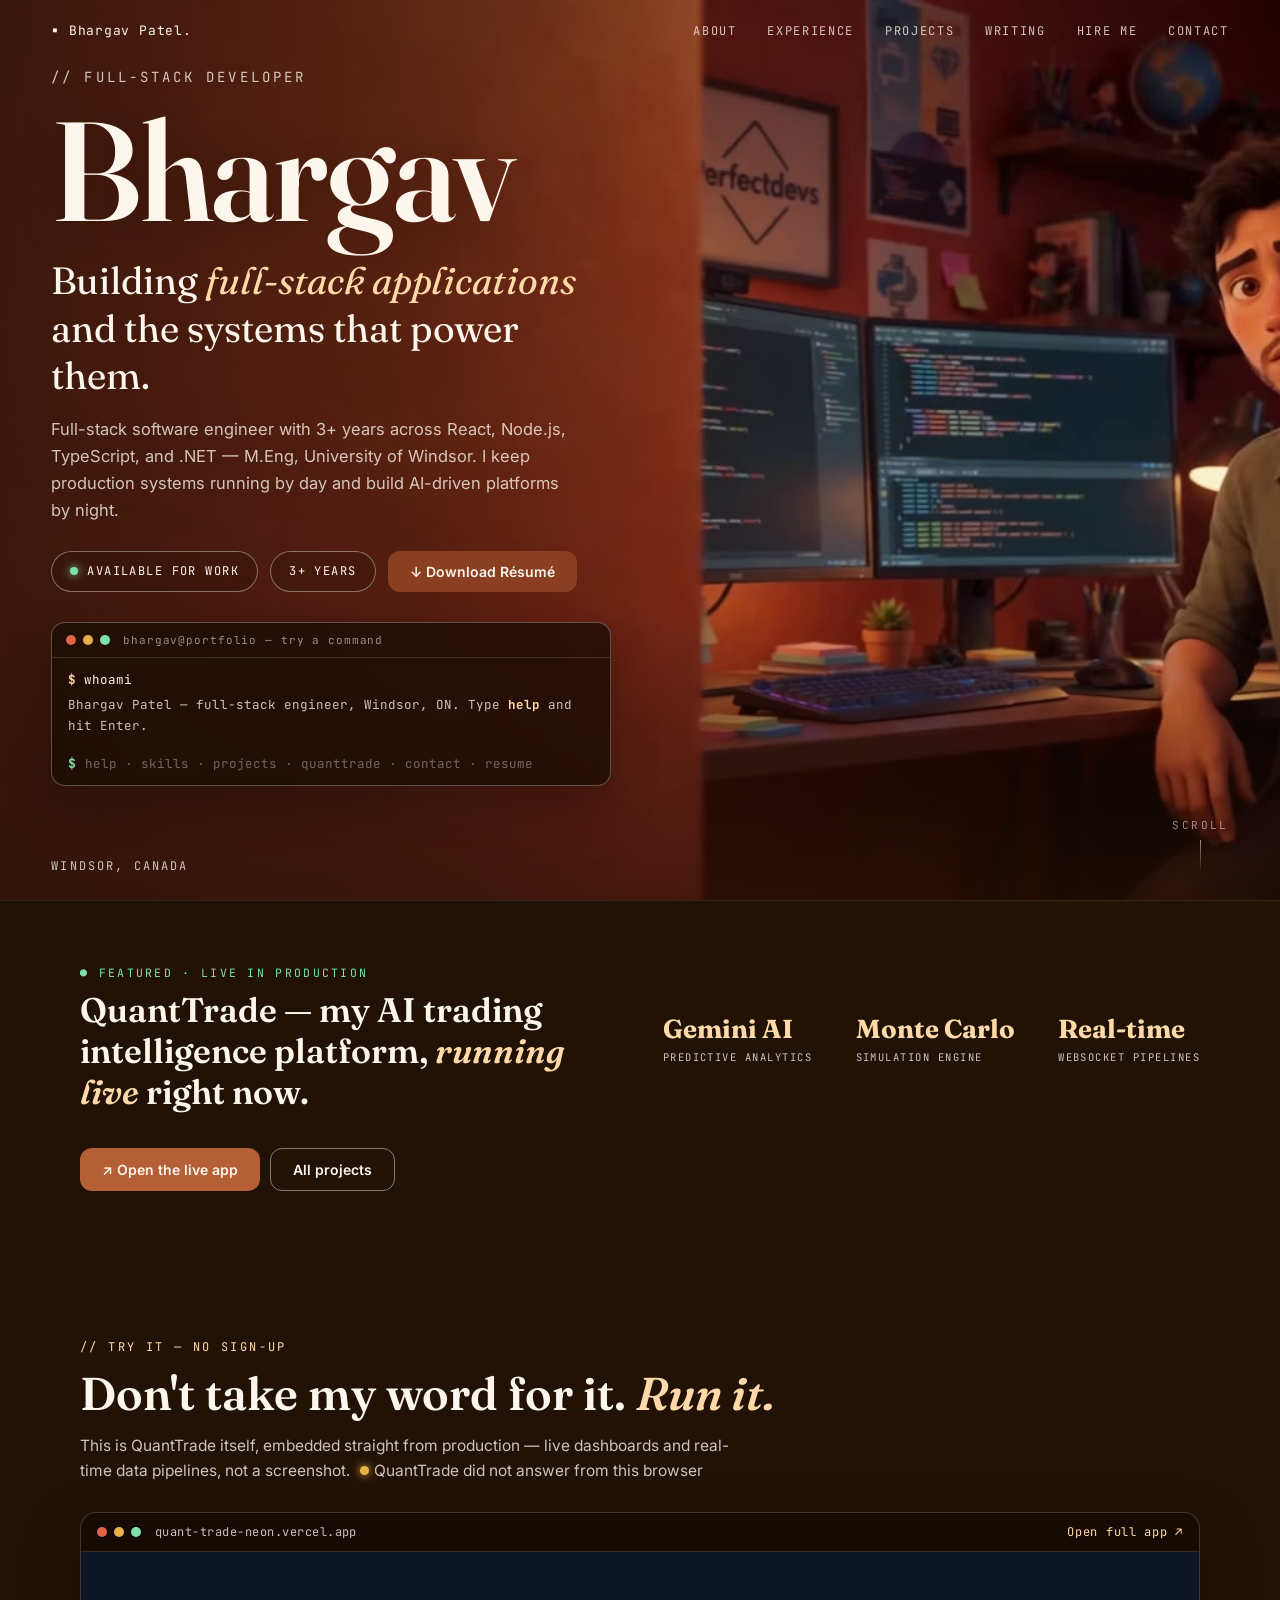
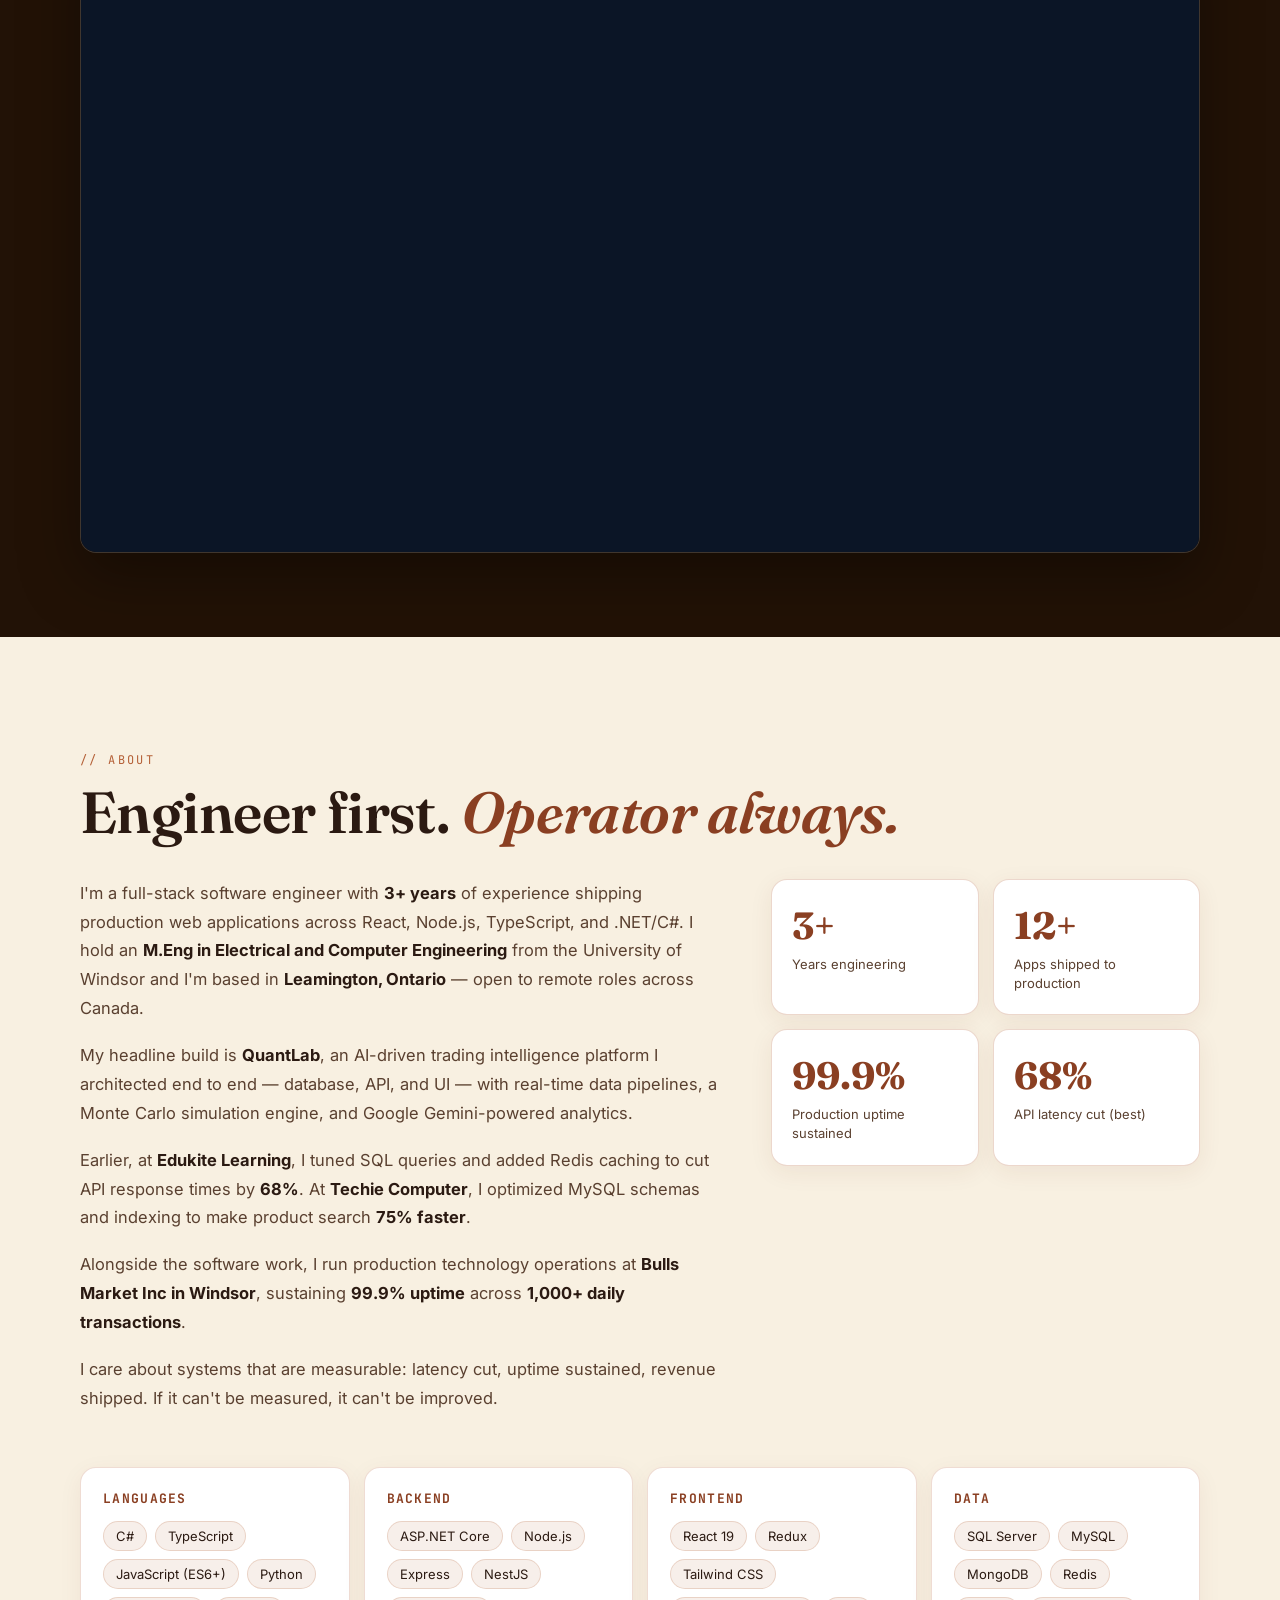
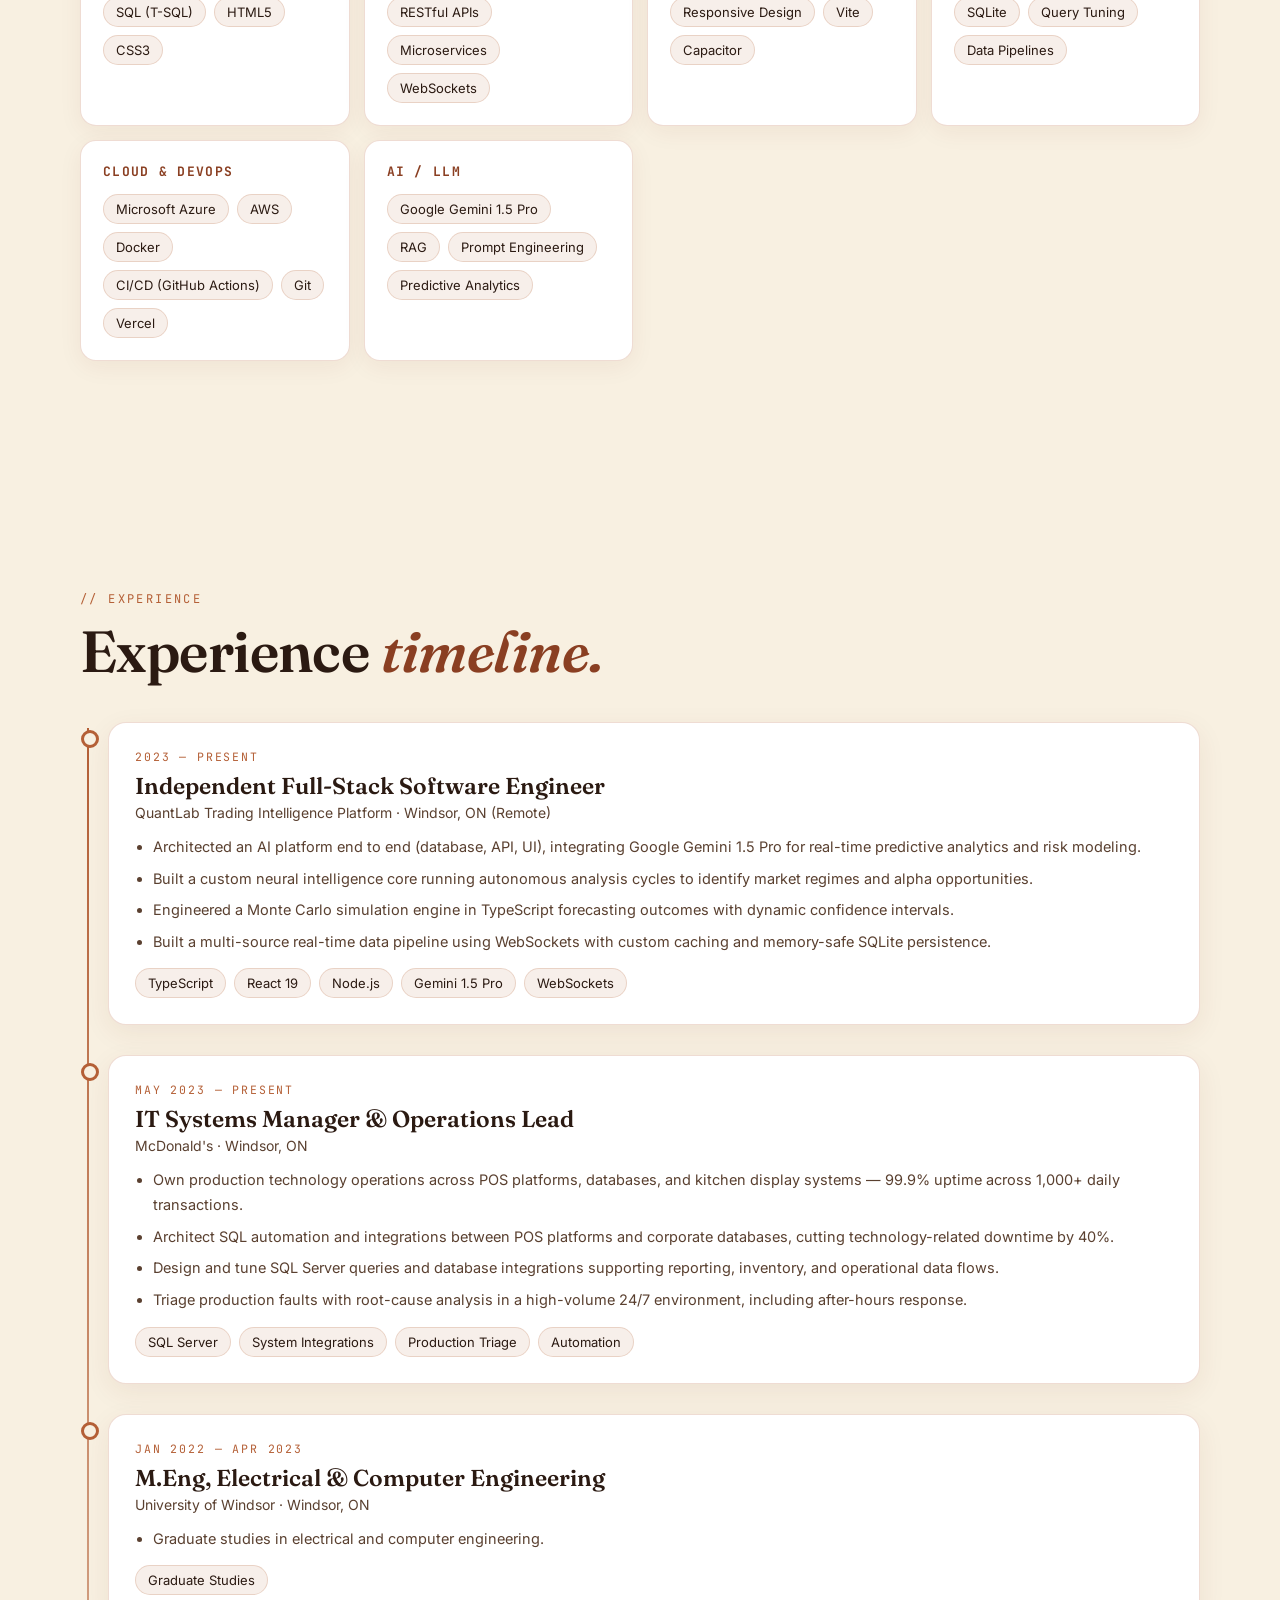
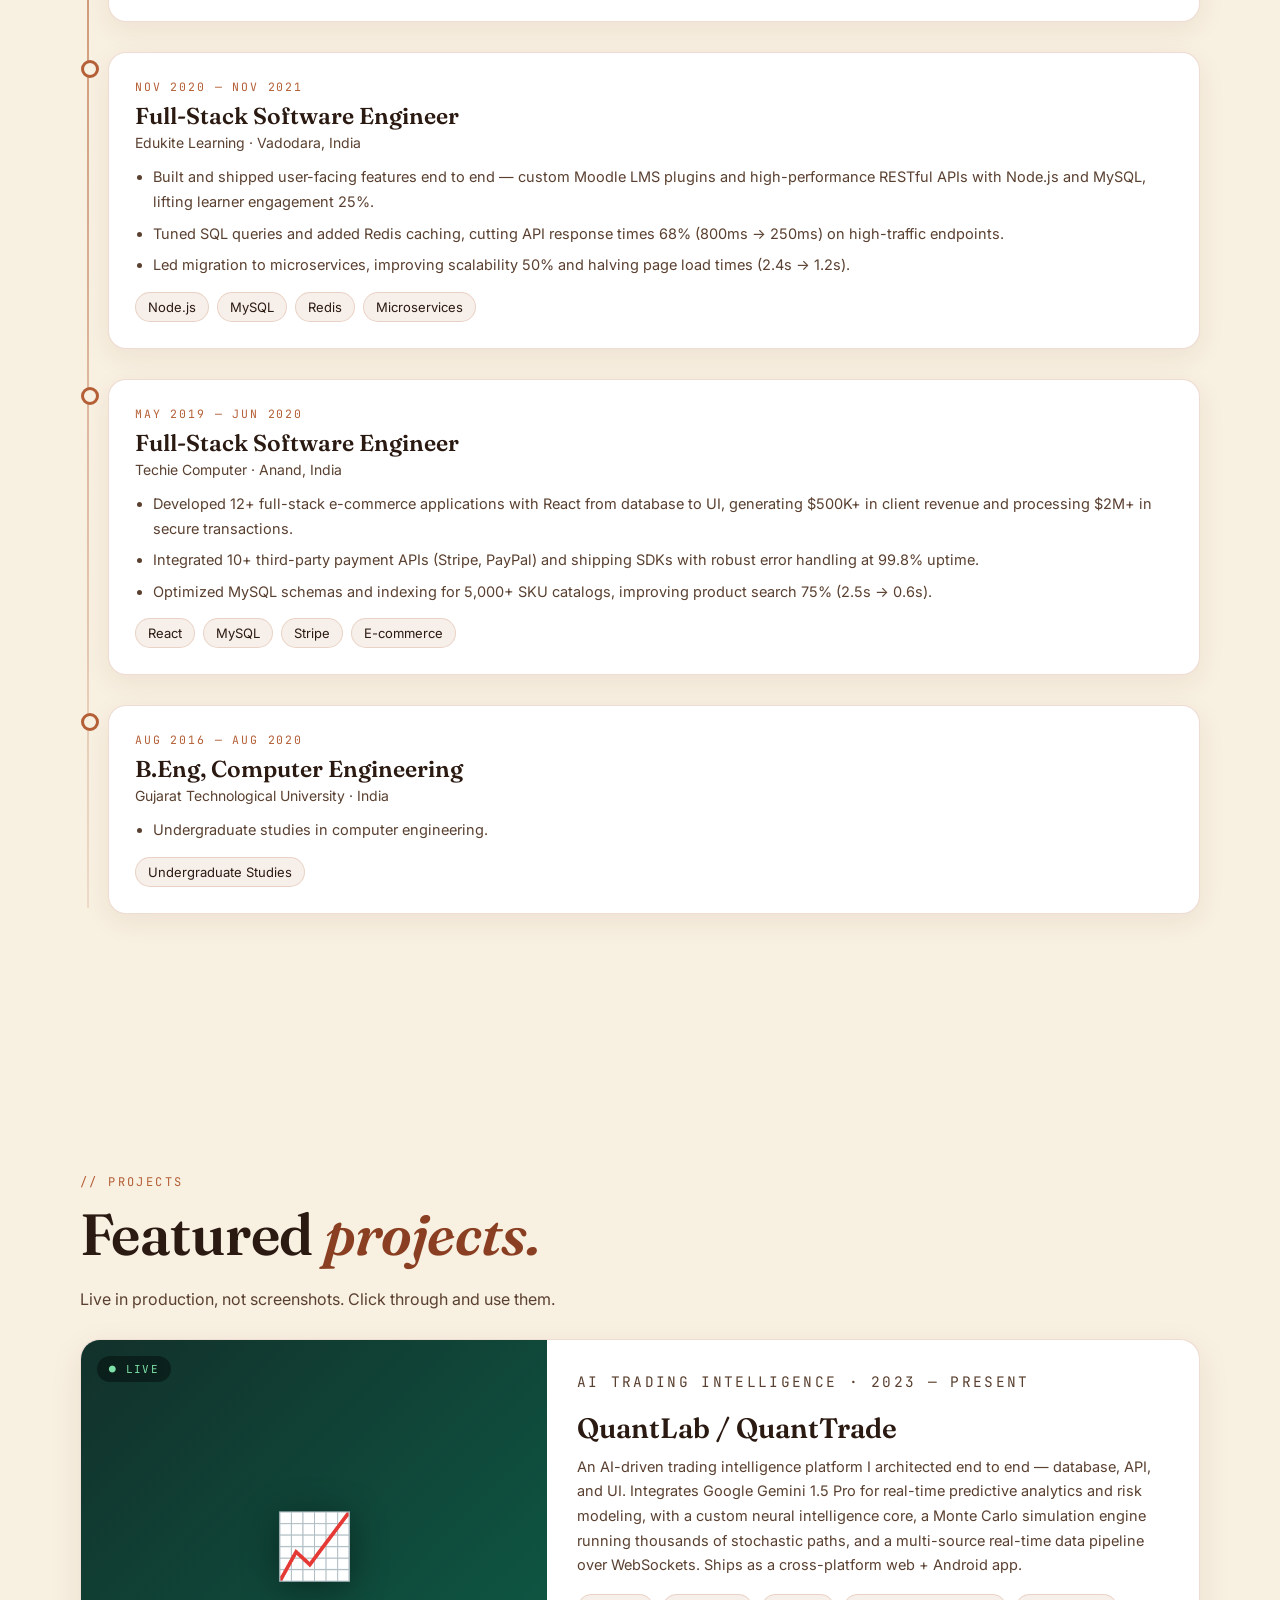
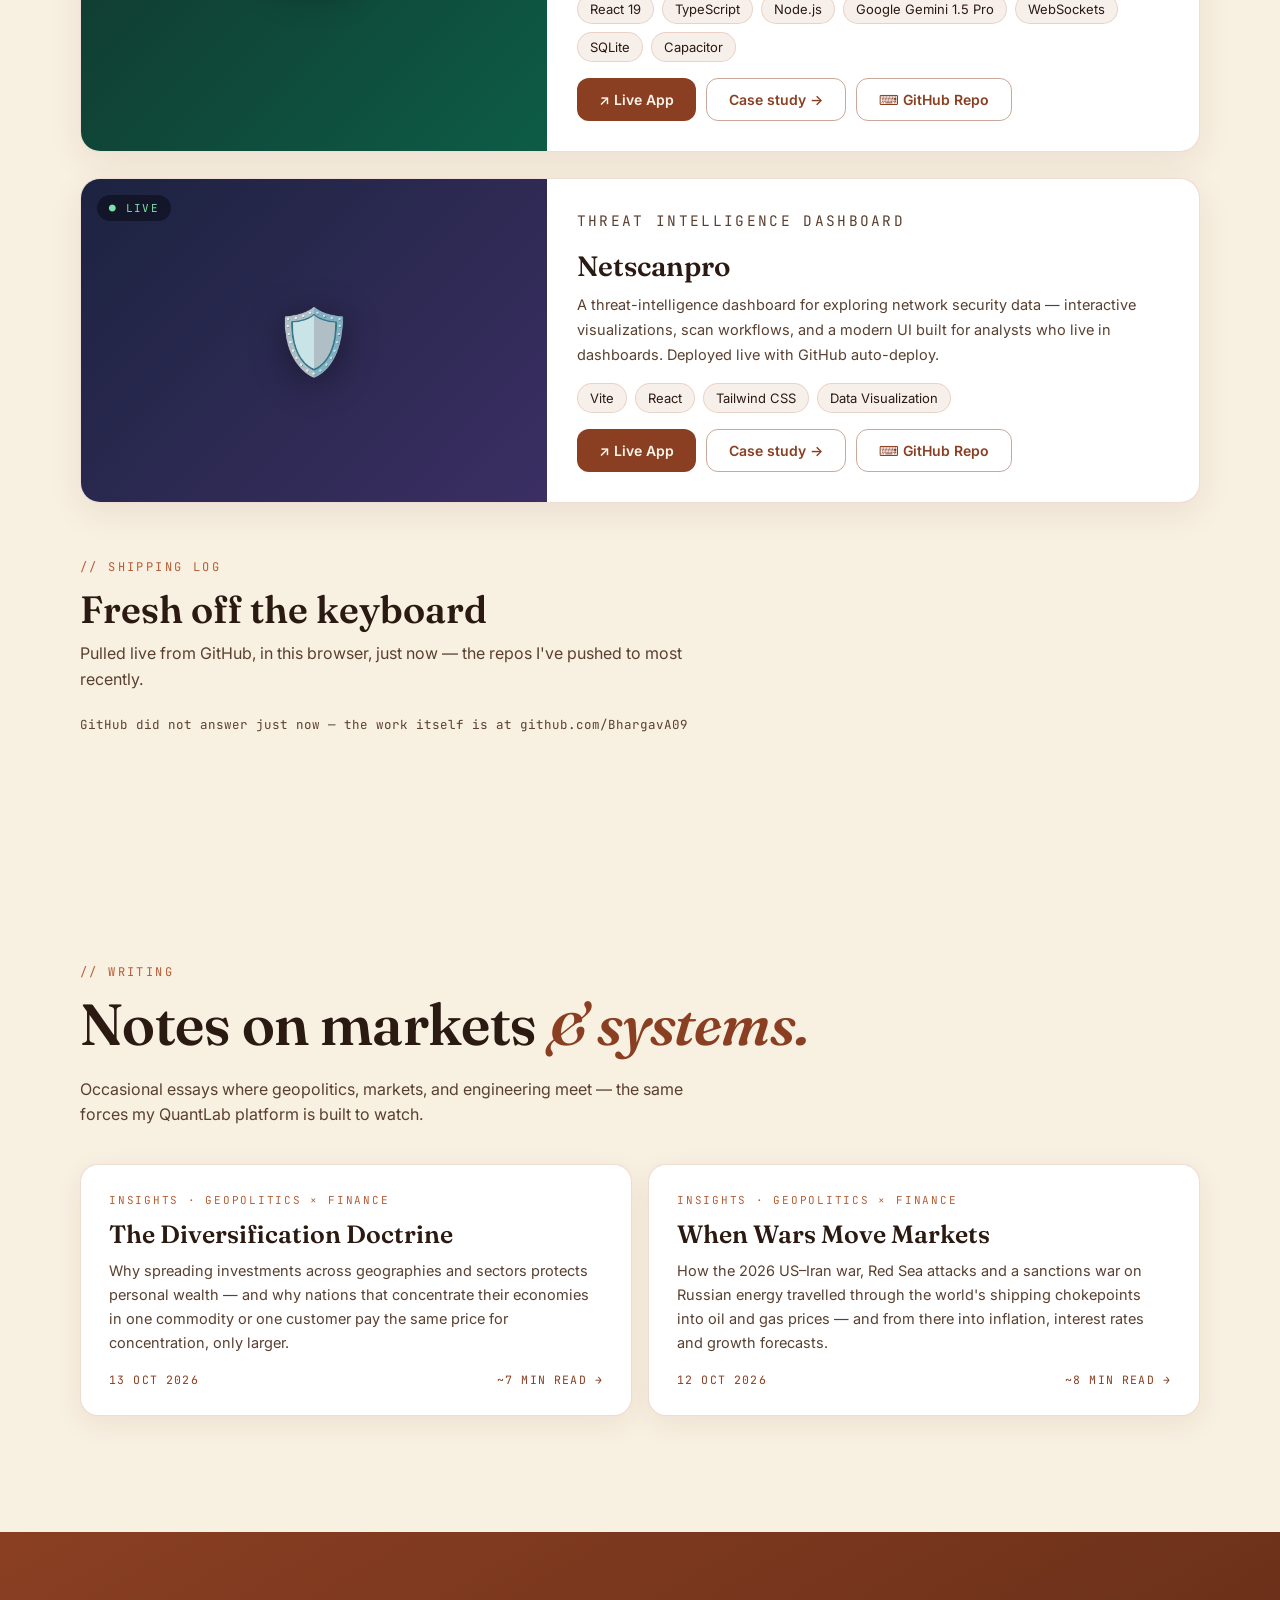
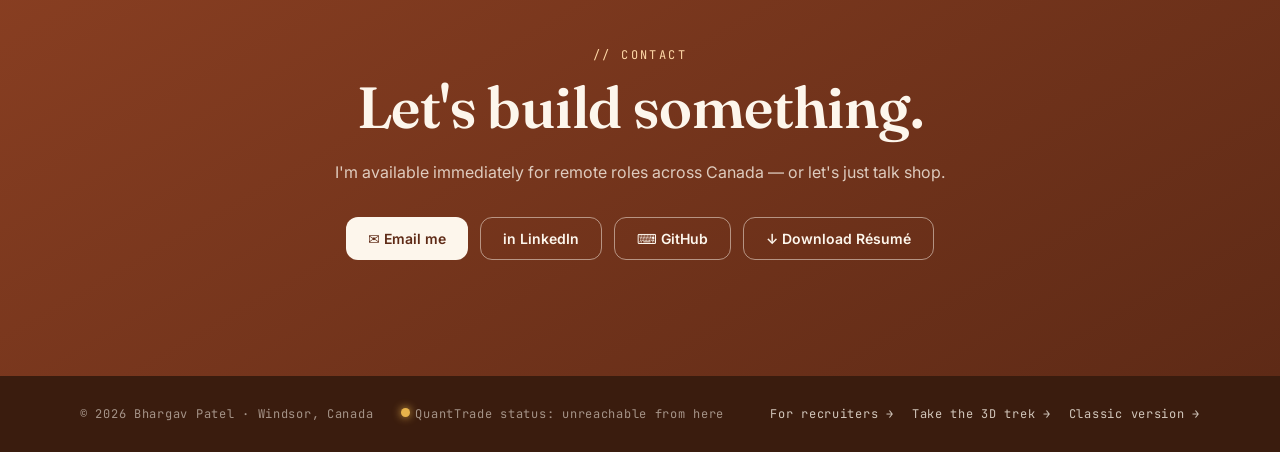
==== commit c3599bc4: "Site text: Bulls Market Inc, Department Manager title, Leamington base (Nov 2, 2026)" ====
--- a/index.html
+++ b/index.html
@@ -4,7 +4,7 @@
 <meta charset="UTF-8">
 <meta name="viewport" content="width=device-width, initial-scale=1.0">
 <title>Bhargav Patel — Full-Stack Software Engineer</title>
-<meta name="description" content="Bhargav Patel — full-stack software engineer (React, Node.js, TypeScript, .NET/C#) based in Windsor, Ontario. 3+ years shipping production systems. Available immediately.">
+<meta name="description" content="Bhargav Patel — full-stack software engineer (React, Node.js, TypeScript, .NET/C#) based in Leamington, Ontario. 3+ years shipping production systems. Available immediately.">
 <link rel="icon" href="data:image/svg+xml,%3Csvg xmlns='http://www.w3.org/2000/svg' viewBox='0 0 64 64'%3E%3Crect width='64' height='64' rx='14' fill='%23b45f36'/%3E%3Ctext x='14' y='44' font-family='Georgia,serif' font-size='34' font-weight='bold' fill='%23fdf6ec'%3EB%3C/text%3E%3C/svg%3E">
 <meta property="og:type" content="website">
 <meta property="og:title" content="Bhargav Patel — Full-Stack Software Engineer">
@@ -17,7 +17,7 @@
 <meta name="twitter:image" content="https://bharg-patel.vercel.app/og-image.png">
 <link rel="canonical" href="https://bharg-patel.vercel.app/">
 <script type="application/ld+json">
-{"@context":"https://schema.org","@type":"Person","name":"Bhargav Patel","jobTitle":"Full-Stack Software Engineer","url":"https://bharg-patel.vercel.app/","email":"mailto:bhrgavpatel04@gmail.com","address":{"@type":"PostalAddress","addressLocality":"Windsor","addressRegion":"ON","addressCountry":"CA"},"alumniOf":{"@type":"CollegeOrUniversity","name":"University of Windsor"},"sameAs":["https://linkedin.com/in/bhrgavpatel","https://github.com/BhargavA09"],"knowsAbout":["React","Node.js","TypeScript",".NET","C#","SQL","WebSockets","Google Gemini"]}
+{"@context":"https://schema.org","@type":"Person","name":"Bhargav Patel","jobTitle":"Full-Stack Software Engineer","url":"https://bharg-patel.vercel.app/","email":"mailto:bhrgavpatel04@gmail.com","address":{"@type":"PostalAddress","addressLocality":"Leamington","addressRegion":"ON","addressCountry":"CA"},"alumniOf":{"@type":"CollegeOrUniversity","name":"University of Windsor"},"sameAs":["https://linkedin.com/in/bhrgavpatel","https://github.com/BhargavA09"],"knowsAbout":["React","Node.js","TypeScript",".NET","C#","SQL","WebSockets","Google Gemini"]}
 </script>
 <link rel="preconnect" href="https://fonts.googleapis.com">
 <link rel="preconnect" href="https://fonts.gstatic.com" crossorigin>
@@ -333,10 +333,10 @@
     <h2 class="sec-title reveal">Engineer first. <span class="accent">Operator always.</span></h2>
     <div class="about-grid">
       <div class="about-text reveal">
-        <p>I'm a full-stack software engineer with <strong>3+ years</strong> of experience shipping production web applications across React, Node.js, TypeScript, and .NET/C#. I hold an <strong>M.Eng in Electrical and Computer Engineering</strong> from the University of Windsor and I'm based in <strong>Windsor, Ontario</strong> — open to remote roles across Canada.</p>
+        <p>I'm a full-stack software engineer with <strong>3+ years</strong> of experience shipping production web applications across React, Node.js, TypeScript, and .NET/C#. I hold an <strong>M.Eng in Electrical and Computer Engineering</strong> from the University of Windsor and I'm based in <strong>Leamington, Ontario</strong> — open to remote roles across Canada.</p>
         <p>My headline build is <strong>QuantLab</strong>, an AI-driven trading intelligence platform I architected end to end — database, API, and UI — with real-time data pipelines, a Monte Carlo simulation engine, and Google Gemini-powered analytics.</p>
         <p>Earlier, at <strong>Edukite Learning</strong>, I tuned SQL queries and added Redis caching to cut API response times by <strong>68%</strong>. At <strong>Techie Computer</strong>, I optimized MySQL schemas and indexing to make product search <strong>75% faster</strong>.</p>
-        <p>Alongside the software work, I run production technology operations at <strong>McDonald's Windsor</strong>, sustaining <strong>99.9% uptime</strong> across <strong>1,000+ daily transactions</strong>.</p>
+        <p>Alongside the software work, I run production technology operations at <strong>Bulls Market Inc in Windsor</strong>, sustaining <strong>99.9% uptime</strong> across <strong>1,000+ daily transactions</strong>.</p>
         <p>I care about systems that are measurable: latency cut, uptime sustained, revenue shipped. If it can't be measured, it can't be improved.</p>
       </div>
       <div class="stats reveal">
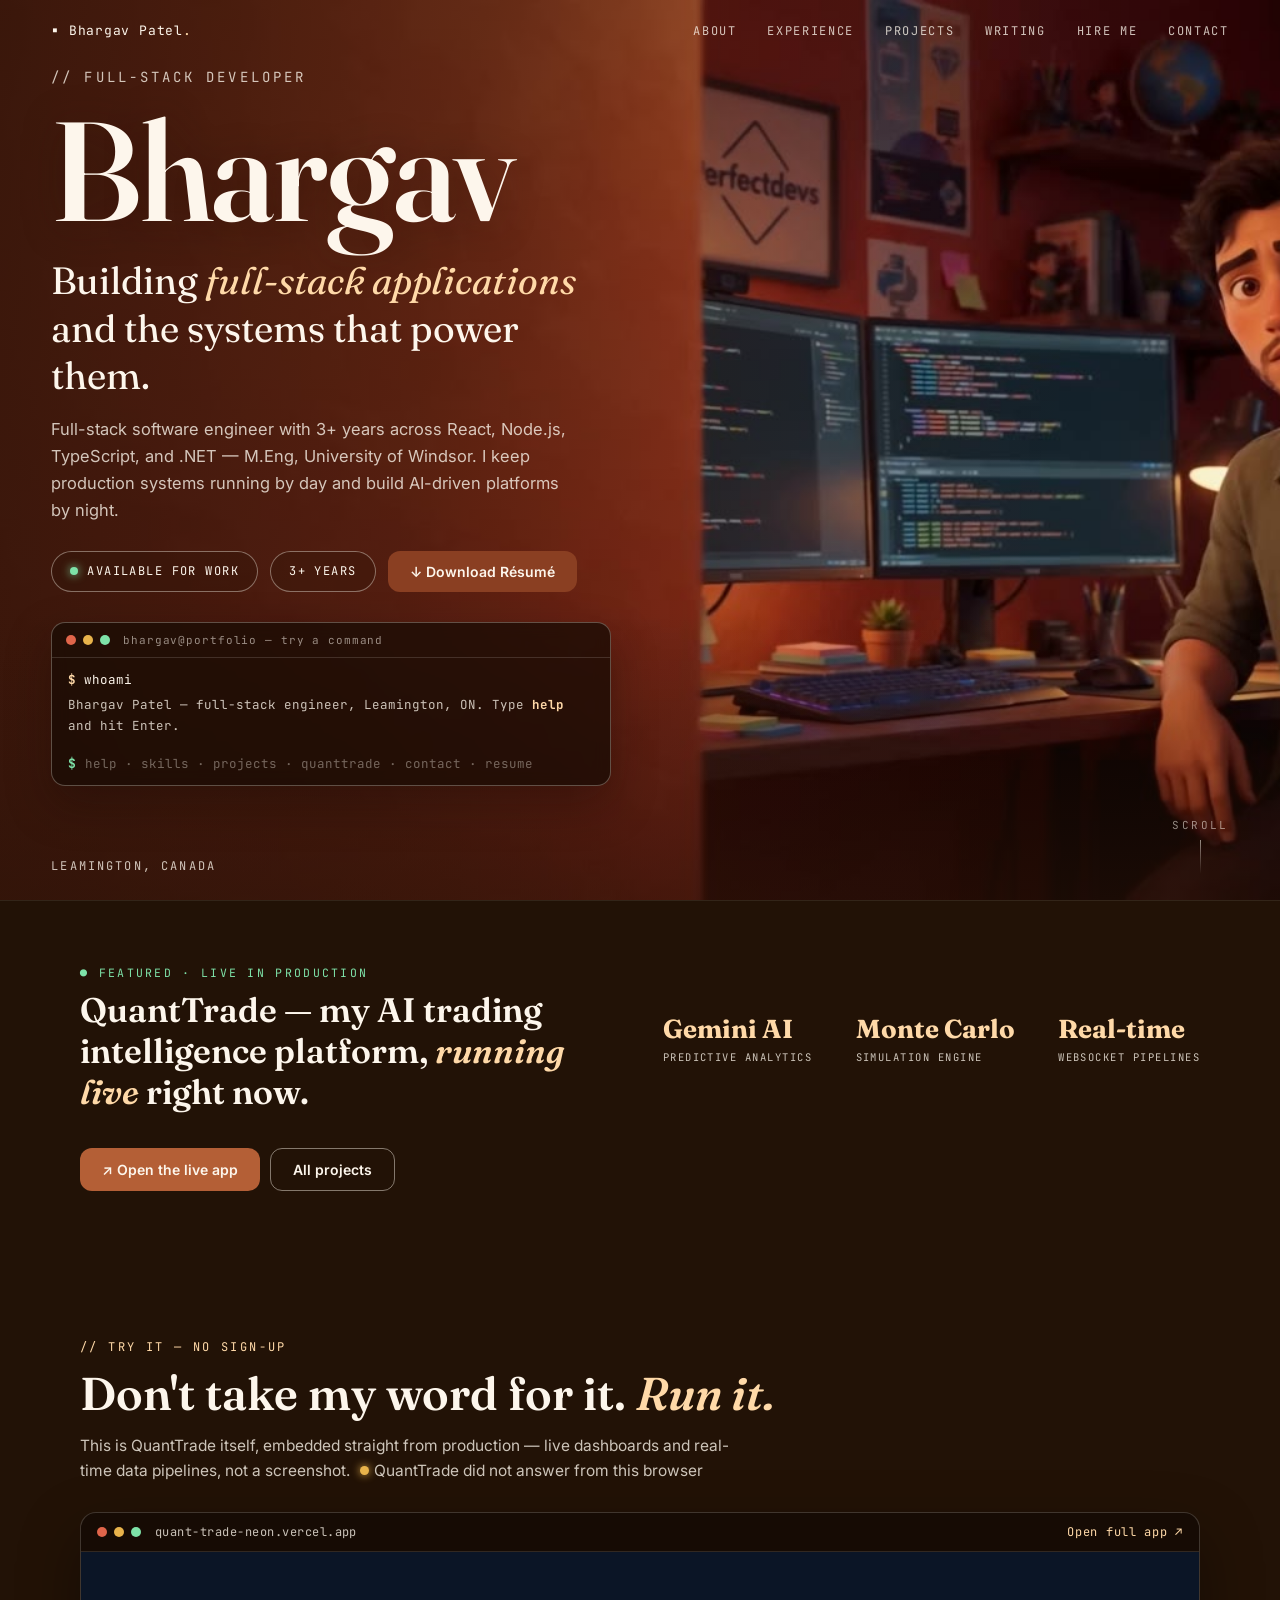
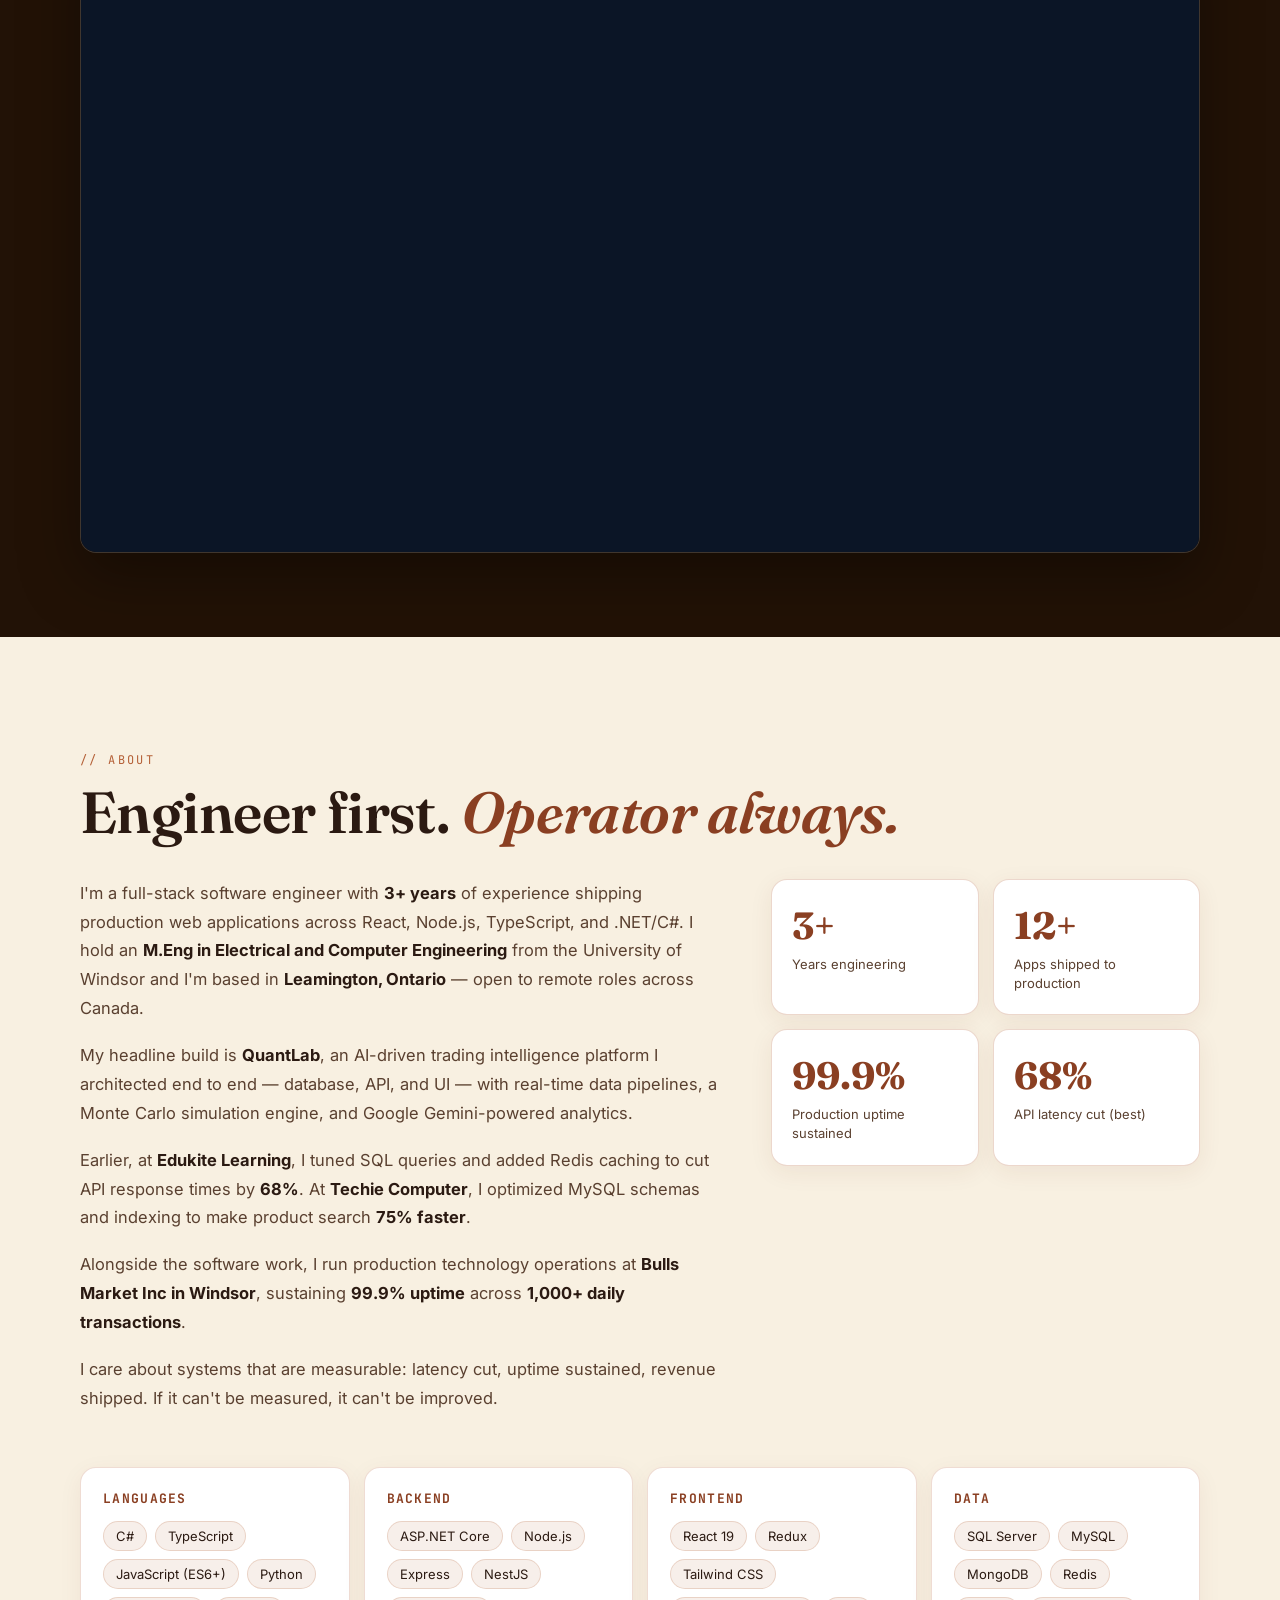
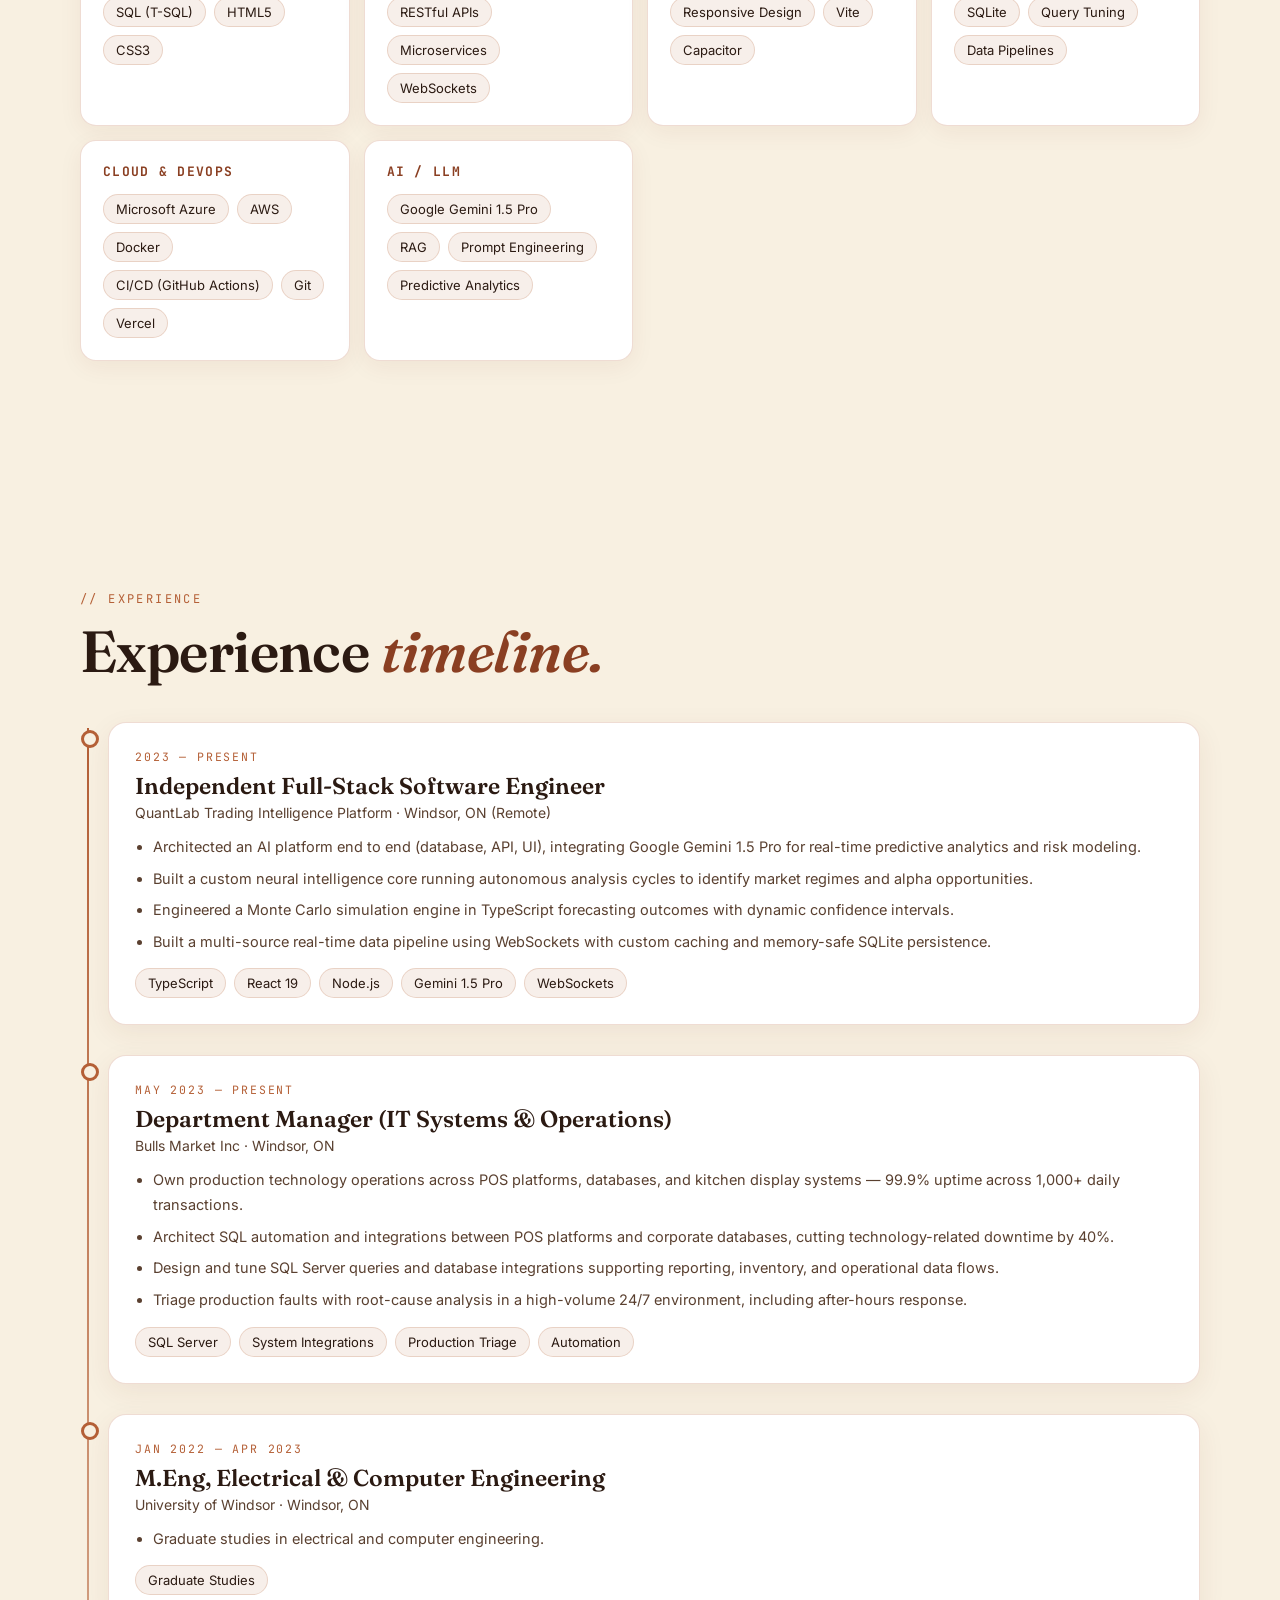
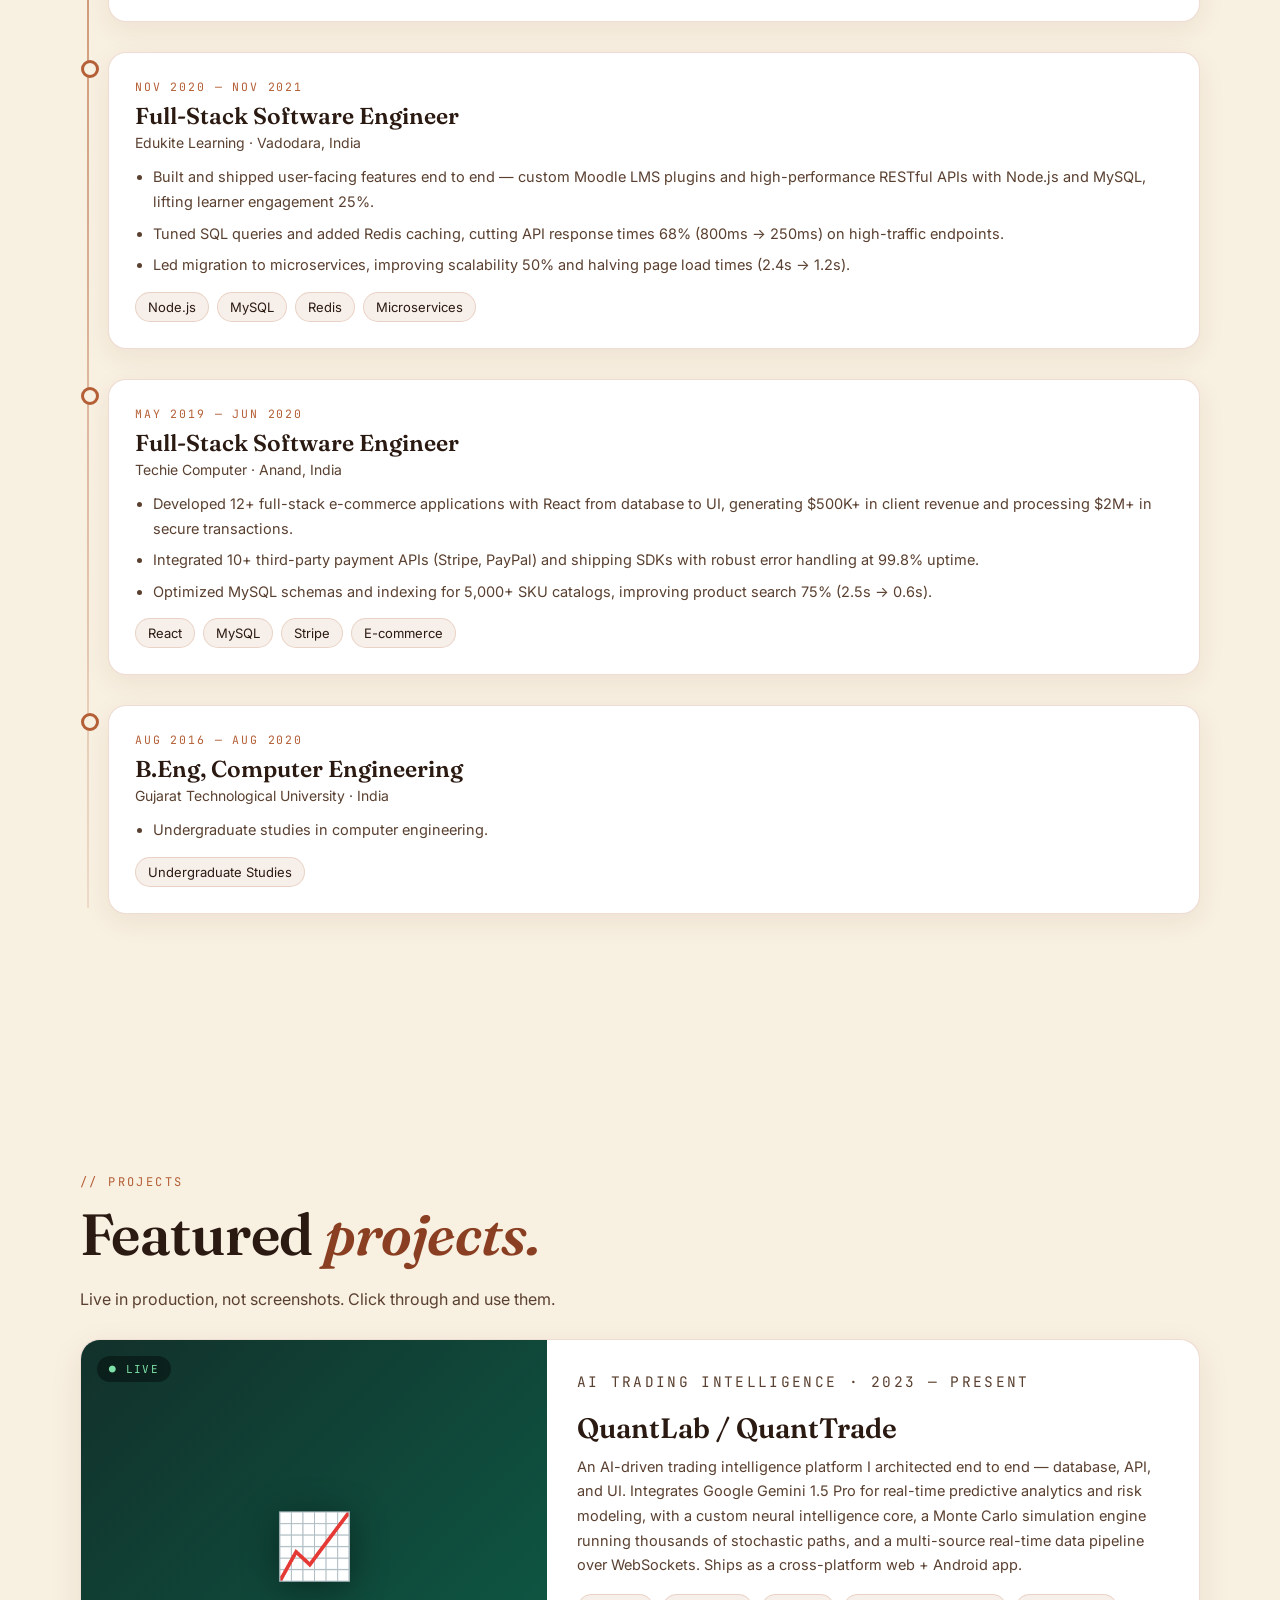
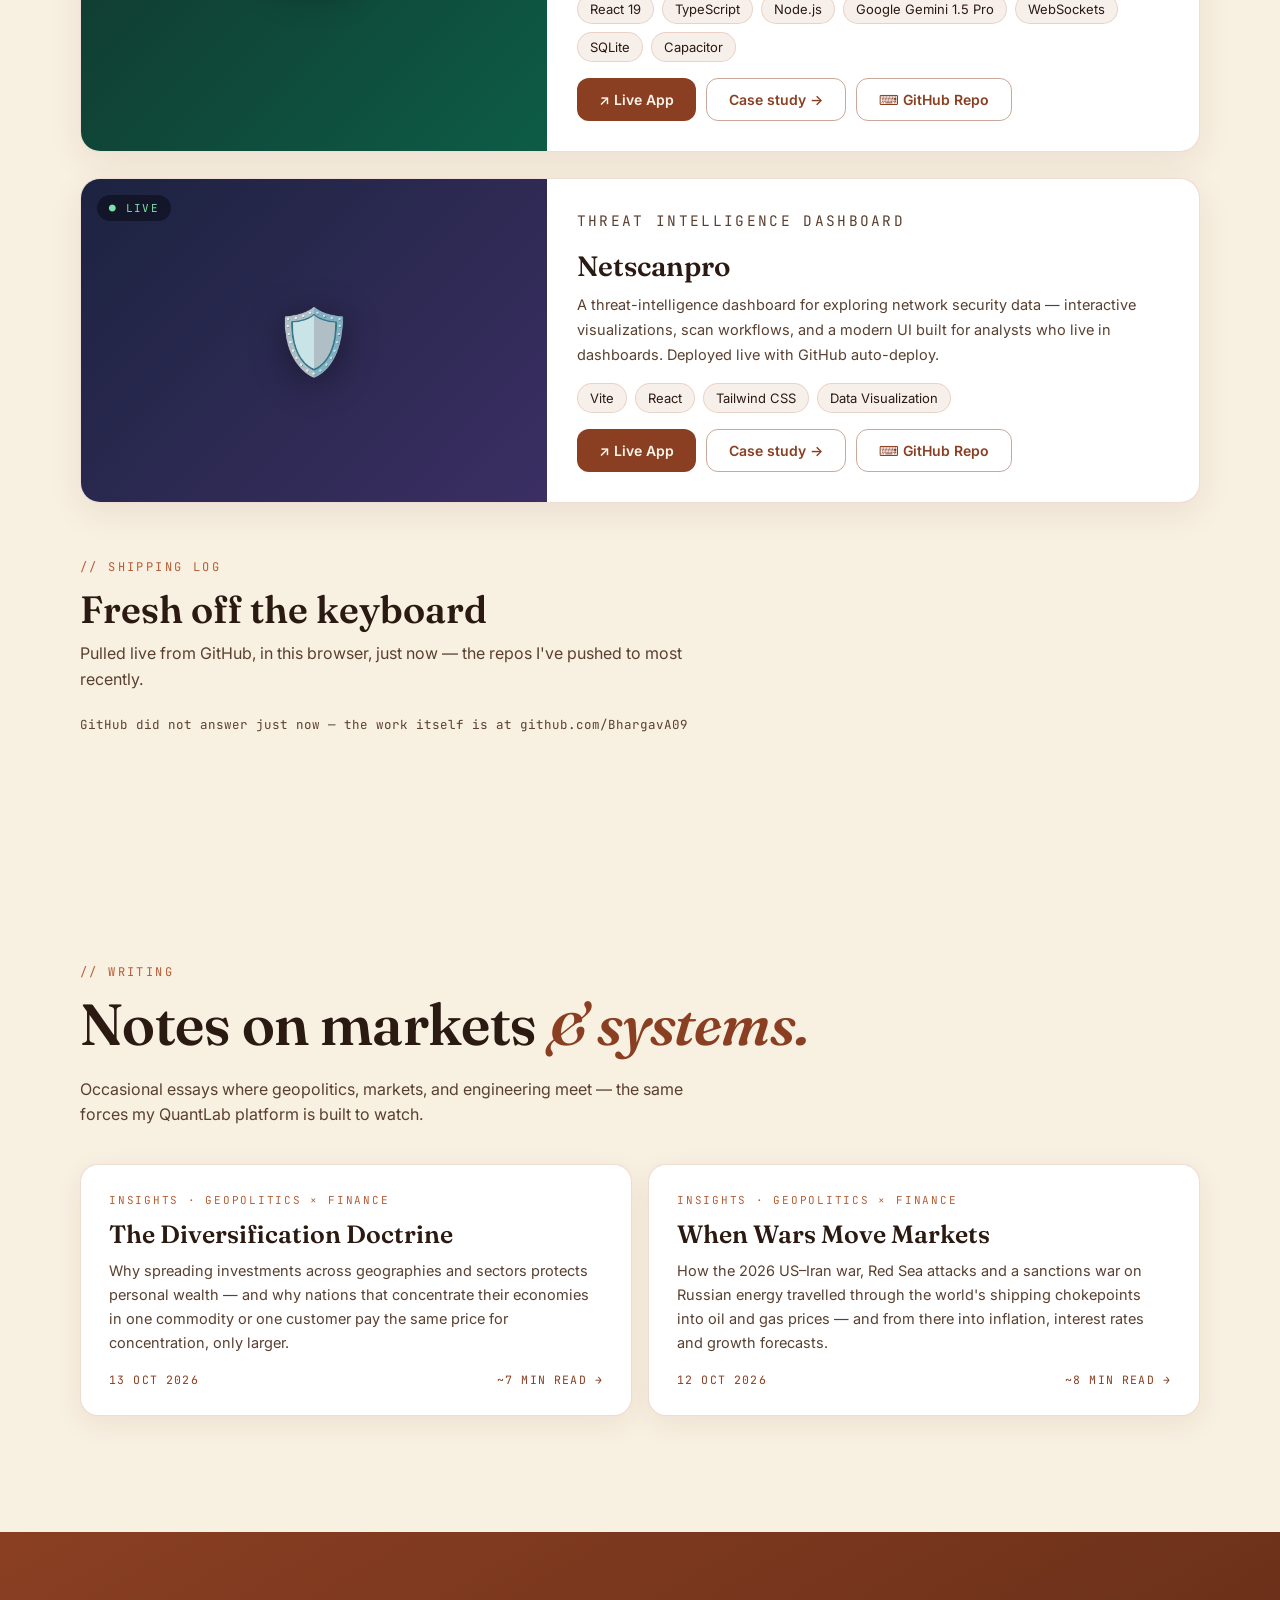
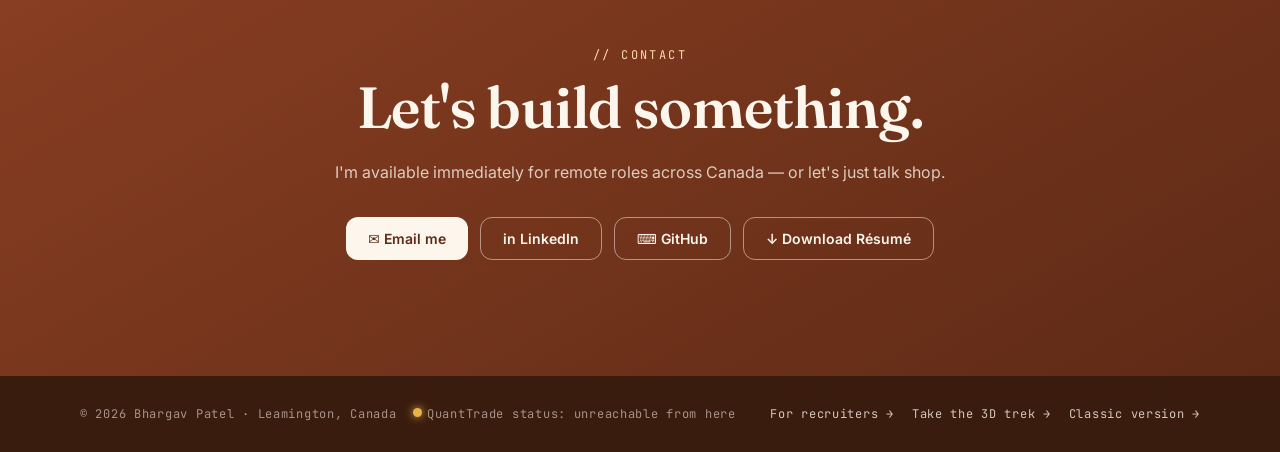
==== commit b33f676b: "Site text: Bulls Market Inc, Department Manager title, Leamington base (Nov 2, 2026)" ====
--- a/index.html
+++ b/index.html
@@ -8,7 +8,7 @@
 <link rel="icon" href="data:image/svg+xml,%3Csvg xmlns='http://www.w3.org/2000/svg' viewBox='0 0 64 64'%3E%3Crect width='64' height='64' rx='14' fill='%23b45f36'/%3E%3Ctext x='14' y='44' font-family='Georgia,serif' font-size='34' font-weight='bold' fill='%23fdf6ec'%3EB%3C/text%3E%3C/svg%3E">
 <meta property="og:type" content="website">
 <meta property="og:title" content="Bhargav Patel — Full-Stack Software Engineer">
-<meta property="og:description" content="Building full-stack applications and the systems that power them. React, Node.js, TypeScript, .NET/C#. Windsor, Canada — available immediately.">
+<meta property="og:description" content="Building full-stack applications and the systems that power them. React, Node.js, TypeScript, .NET/C#. Leamington, Canada — available immediately.">
 <meta property="og:url" content="https://bharg-patel.vercel.app/">
 <meta property="og:image" content="https://bharg-patel.vercel.app/og-image.png">
 <meta property="og:image:width" content="1200">
@@ -274,7 +274,7 @@
       <div class="term-head"><i></i><i></i><i></i><em>bhargav@portfolio — try a command</em></div>
       <div class="term-out" id="termOut">
         <p><b>$</b> whoami</p>
-        <p class="t-dim">Bhargav Patel — full-stack engineer, Windsor, ON. Type <b>help</b> and hit Enter.</p>
+        <p class="t-dim">Bhargav Patel — full-stack engineer, Leamington, ON. Type <b>help</b> and hit Enter.</p>
       </div>
       <form class="term-form" id="termForm">
         <span class="t-prompt">$</span>
@@ -284,7 +284,7 @@
   </div>
 
   <div class="hero-meta">
-    <span class="hero-loc">WINDSOR, CANADA</span>
+    <span class="hero-loc">LEAMINGTON, CANADA</span>
     <span class="scroll-cue">SCROLL</span>
   </div>
 </header>
@@ -378,8 +378,8 @@
       </div></div>
       <div class="t-item reveal"><div class="t-card">
         <p class="t-date">MAY 2023 — PRESENT</p>
-        <h3>IT Systems Manager &amp; Operations Lead</h3>
-        <p class="t-org">McDonald's · Windsor, ON</p>
+        <h3>Department Manager (IT Systems &amp; Operations)</h3>
+        <p class="t-org">Bulls Market Inc · Windsor, ON</p>
         <ul>
           <li>Own production technology operations across POS platforms, databases, and kitchen display systems — 99.9% uptime across 1,000+ daily transactions.</li>
           <li>Architect SQL automation and integrations between POS platforms and corporate databases, cutting technology-related downtime by 40%.</li>
@@ -520,7 +520,7 @@
 
 <footer>
   <div class="foot-inner">
-    <span>© 2026 Bhargav Patel · Windsor, Canada</span>
+    <span>© 2026 Bhargav Patel · Leamington, Canada</span>
     <span><span class="sdot" id="qtDot2"></span><span id="qtStatus2">QuantTrade status: checking…</span></span>
     <span><a href="hire.html">For recruiters →</a><a href="trek.html">Take the 3D trek →</a><a href="classic.html">Classic version →</a></span>
   </div>
@@ -583,9 +583,9 @@
   if(form&&input&&out){
     var CMDS={
       help:'Commands: whoami · skills · experience · projects · quanttrade · writing · contact · resume · clear',
-      whoami:'Bhargav Patel — full-stack software engineer, Windsor, Ontario. M.Eng, University of Windsor. Available immediately, remote across Canada.',
+      whoami:'Bhargav Patel — full-stack software engineer, Leamington, Ontario. M.Eng, University of Windsor. Available immediately, remote across Canada.',
       skills:'React 19 · TypeScript · Node.js · .NET/C# · SQL Server · WebSockets · Docker · Azure/AWS · Google Gemini',
-      experience:'3+ years: QuantLab (independent, 2023—now) · IT Systems Manager, McDonald\u2019s Windsor (2023—now) · Edukite Learning · Techie Computer. Full timeline: scroll to #experience',
+      experience:'3+ years: QuantLab (independent, 2023—now) · Department Manager (IT Systems & Operations), Bulls Market Inc in Windsor (2023—now) · Edukite Learning · Techie Computer. Full timeline: scroll to #experience',
       projects:'QuantTrade — AI trading intelligence platform, live in production (type: quanttrade). Netscanpro — threat-intelligence dashboard, also live. Case studies are linked from #projects.',
       quanttrade:'QuantTrade: real-time WebSocket data pipelines, a Monte Carlo simulation engine (thousands of stochastic paths), and Gemini-powered analytics. It is embedded live further down this page — or open quant-trade-neon.vercel.app',
       writing:'Essays where markets, geopolitics and engineering meet — see #writing: "The Diversification Doctrine" and "When Wars Move Markets".',
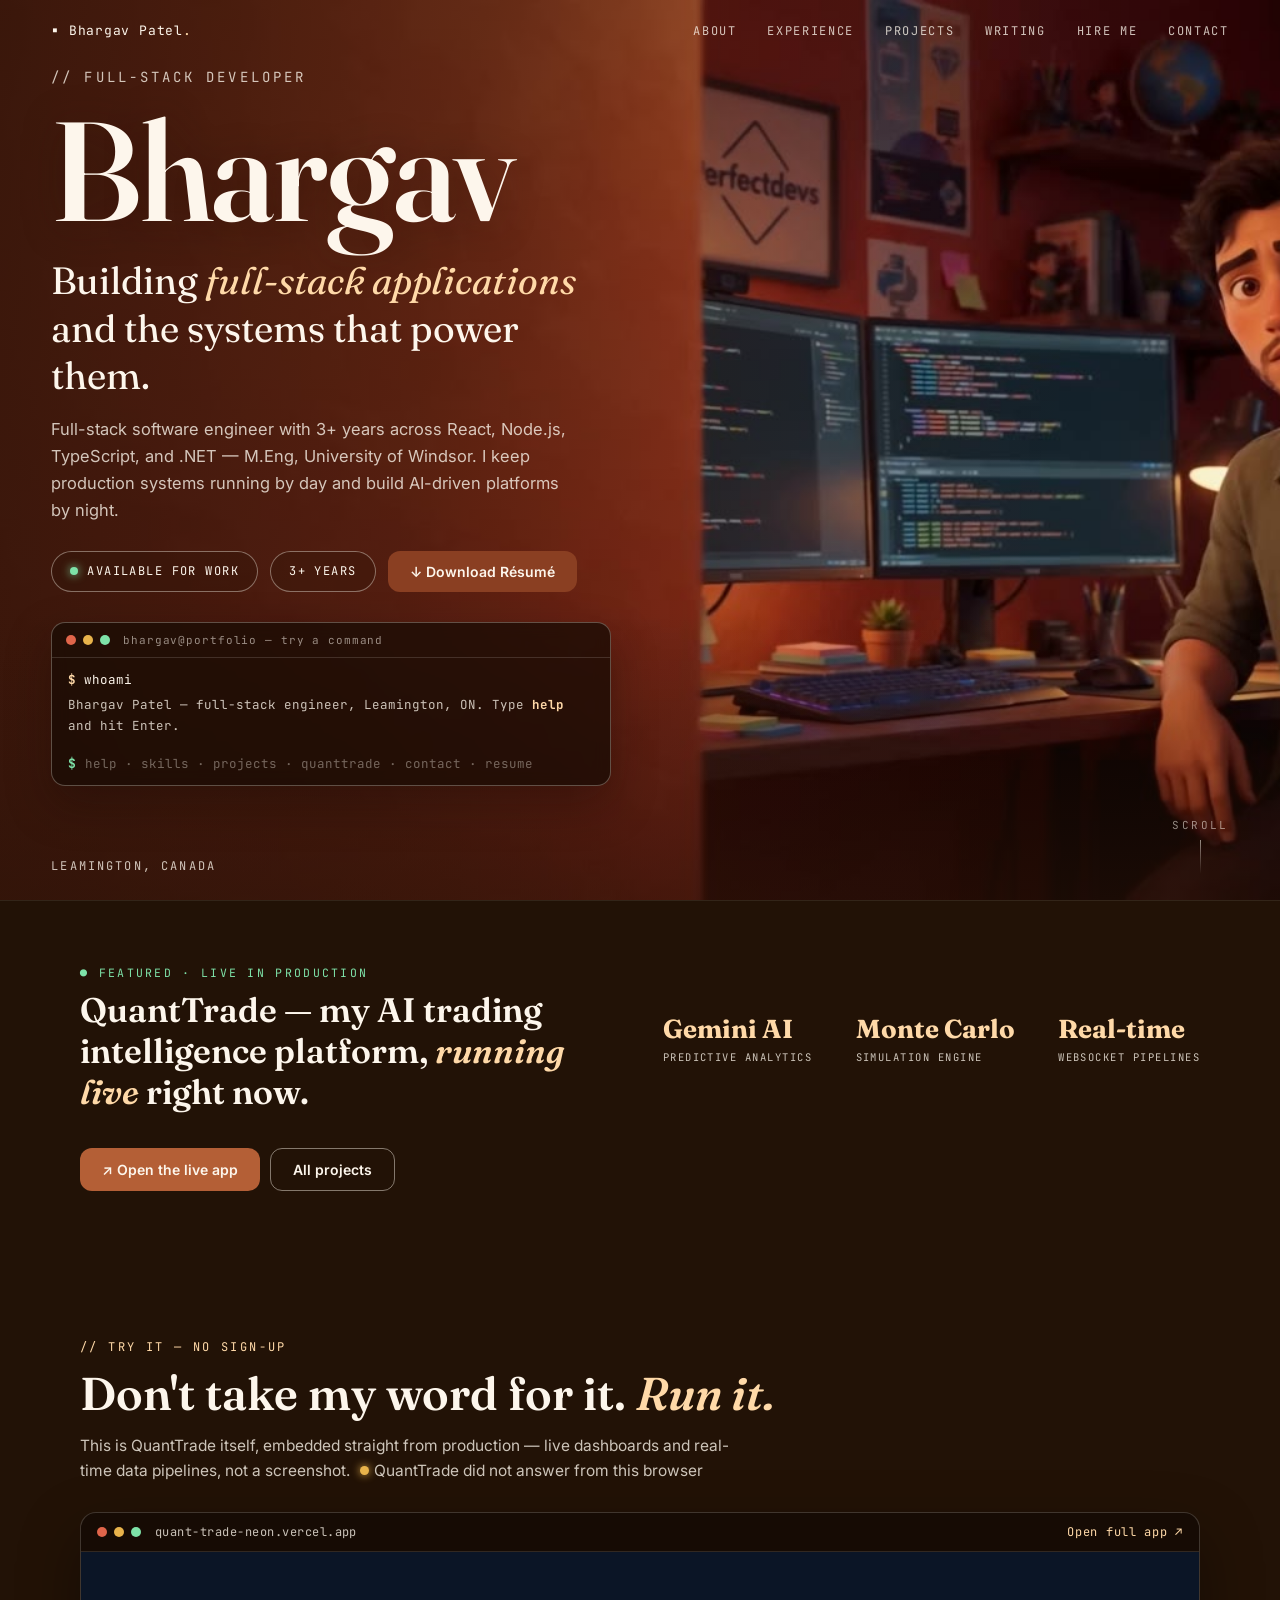
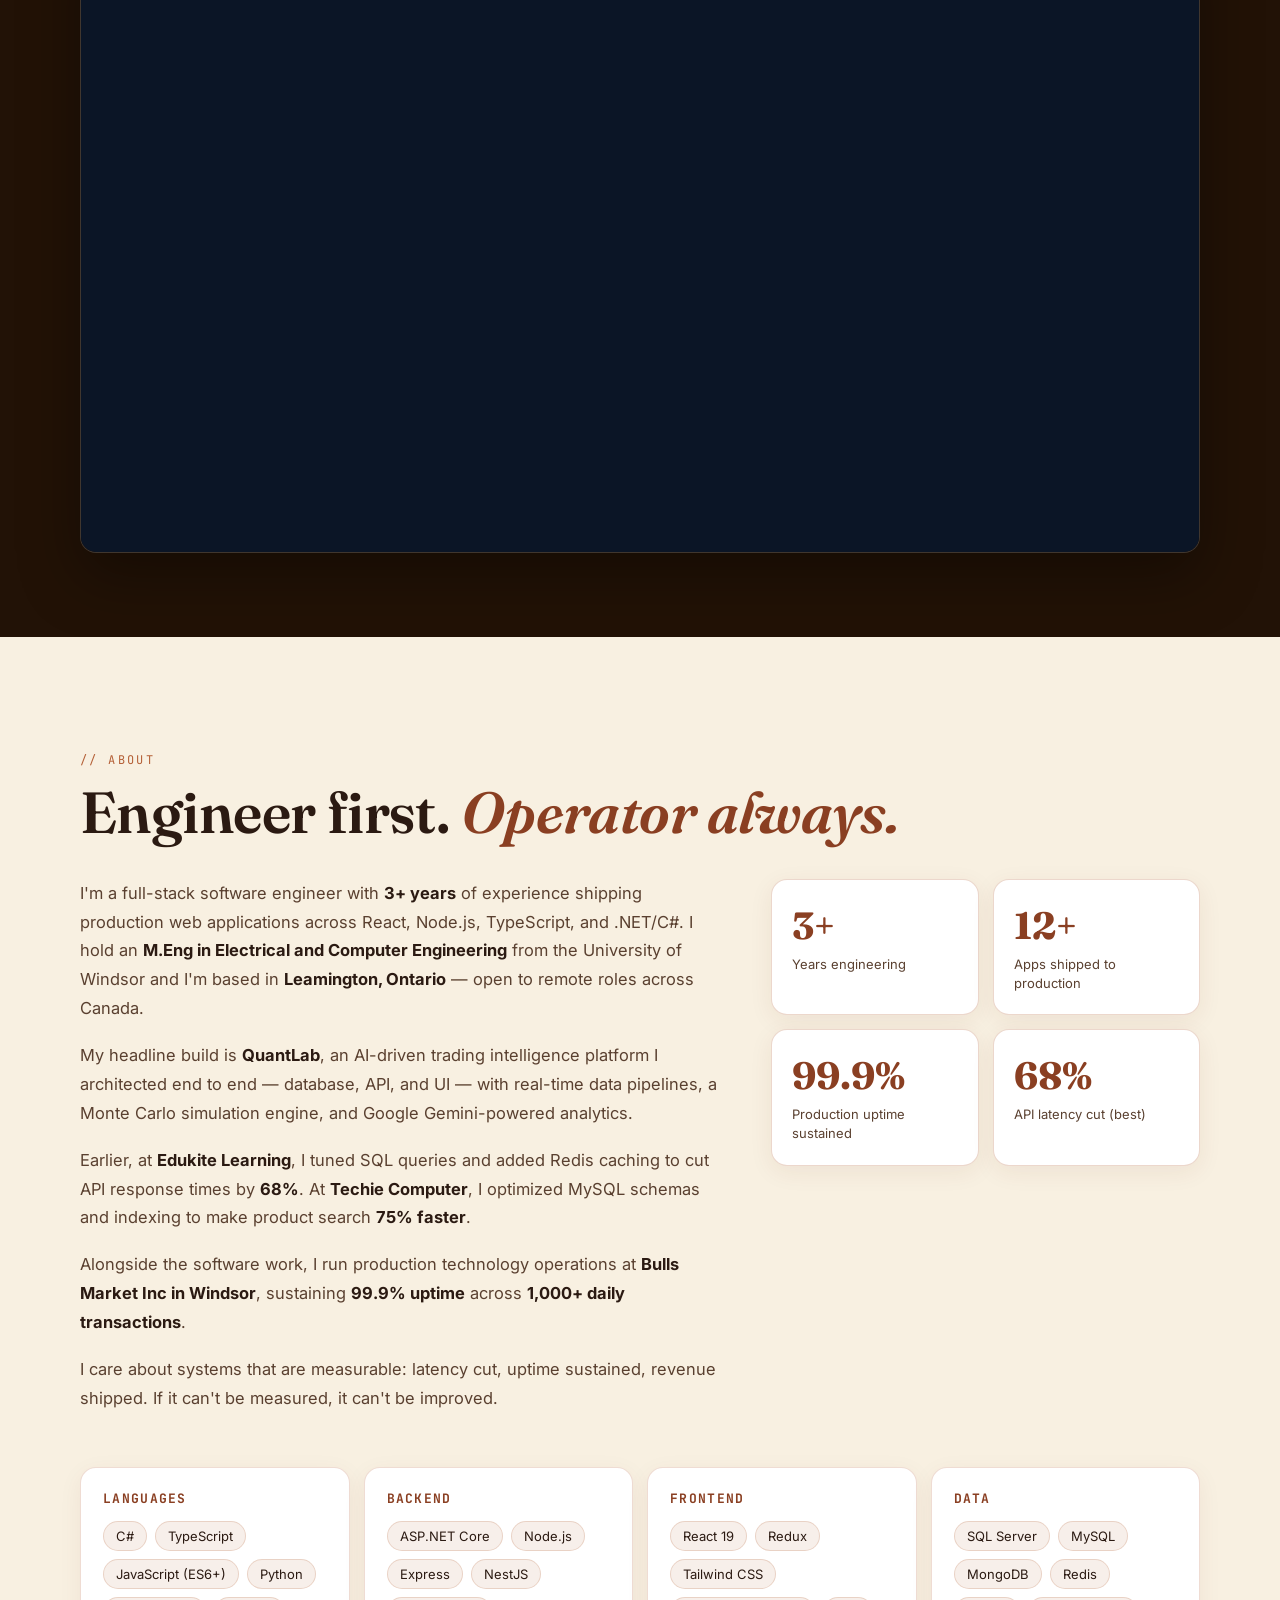
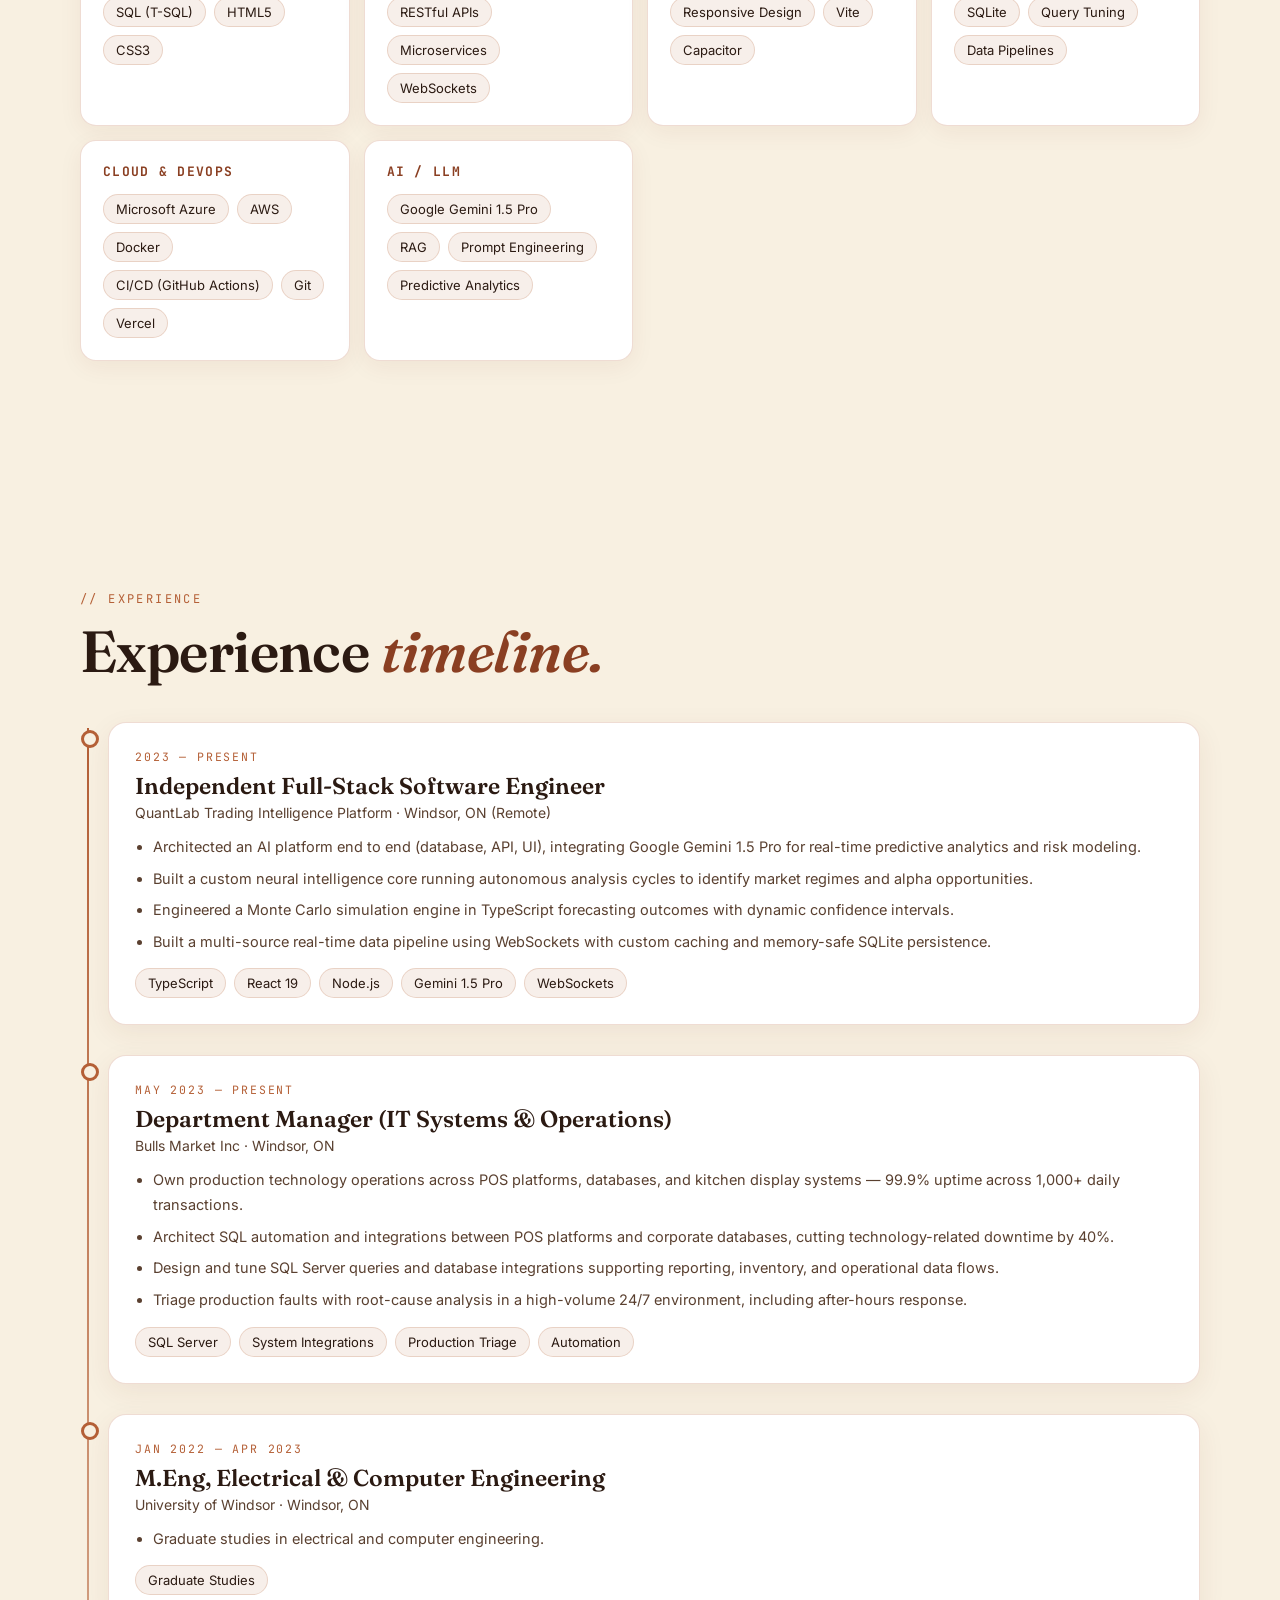
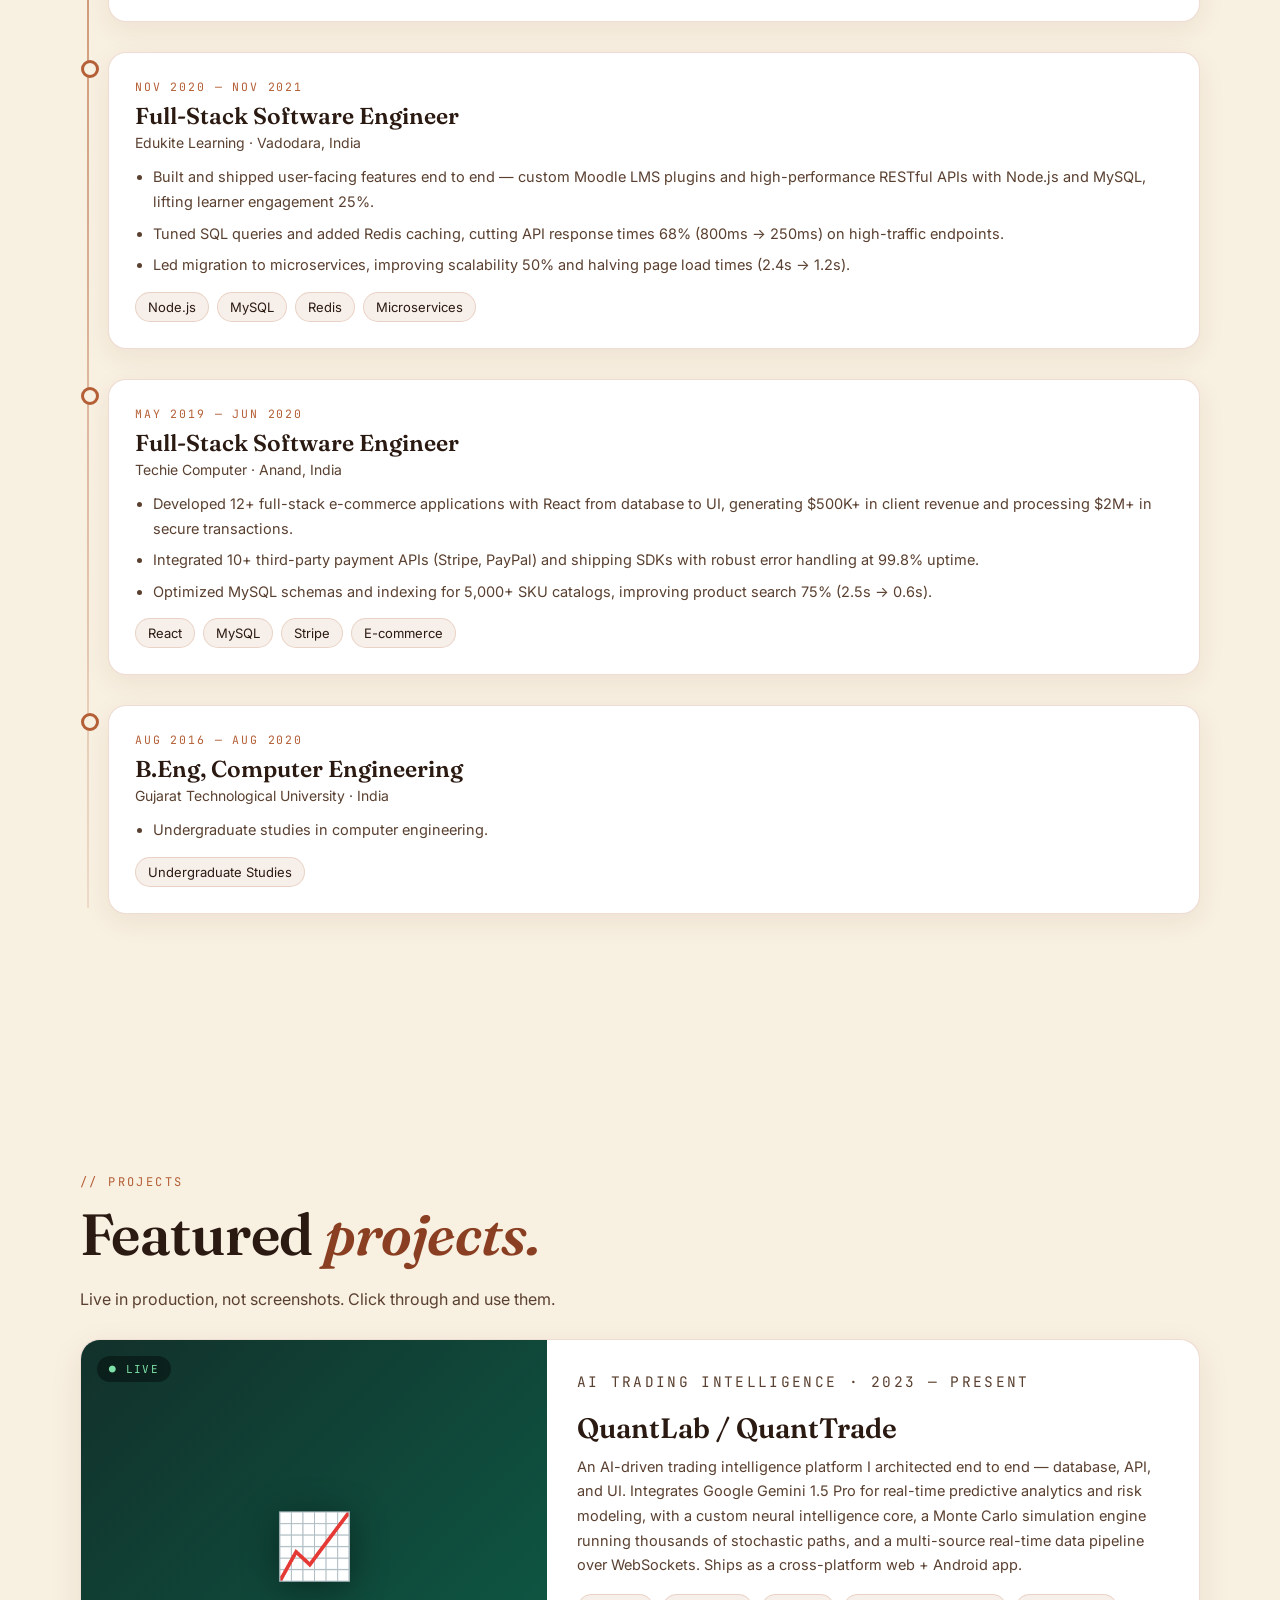
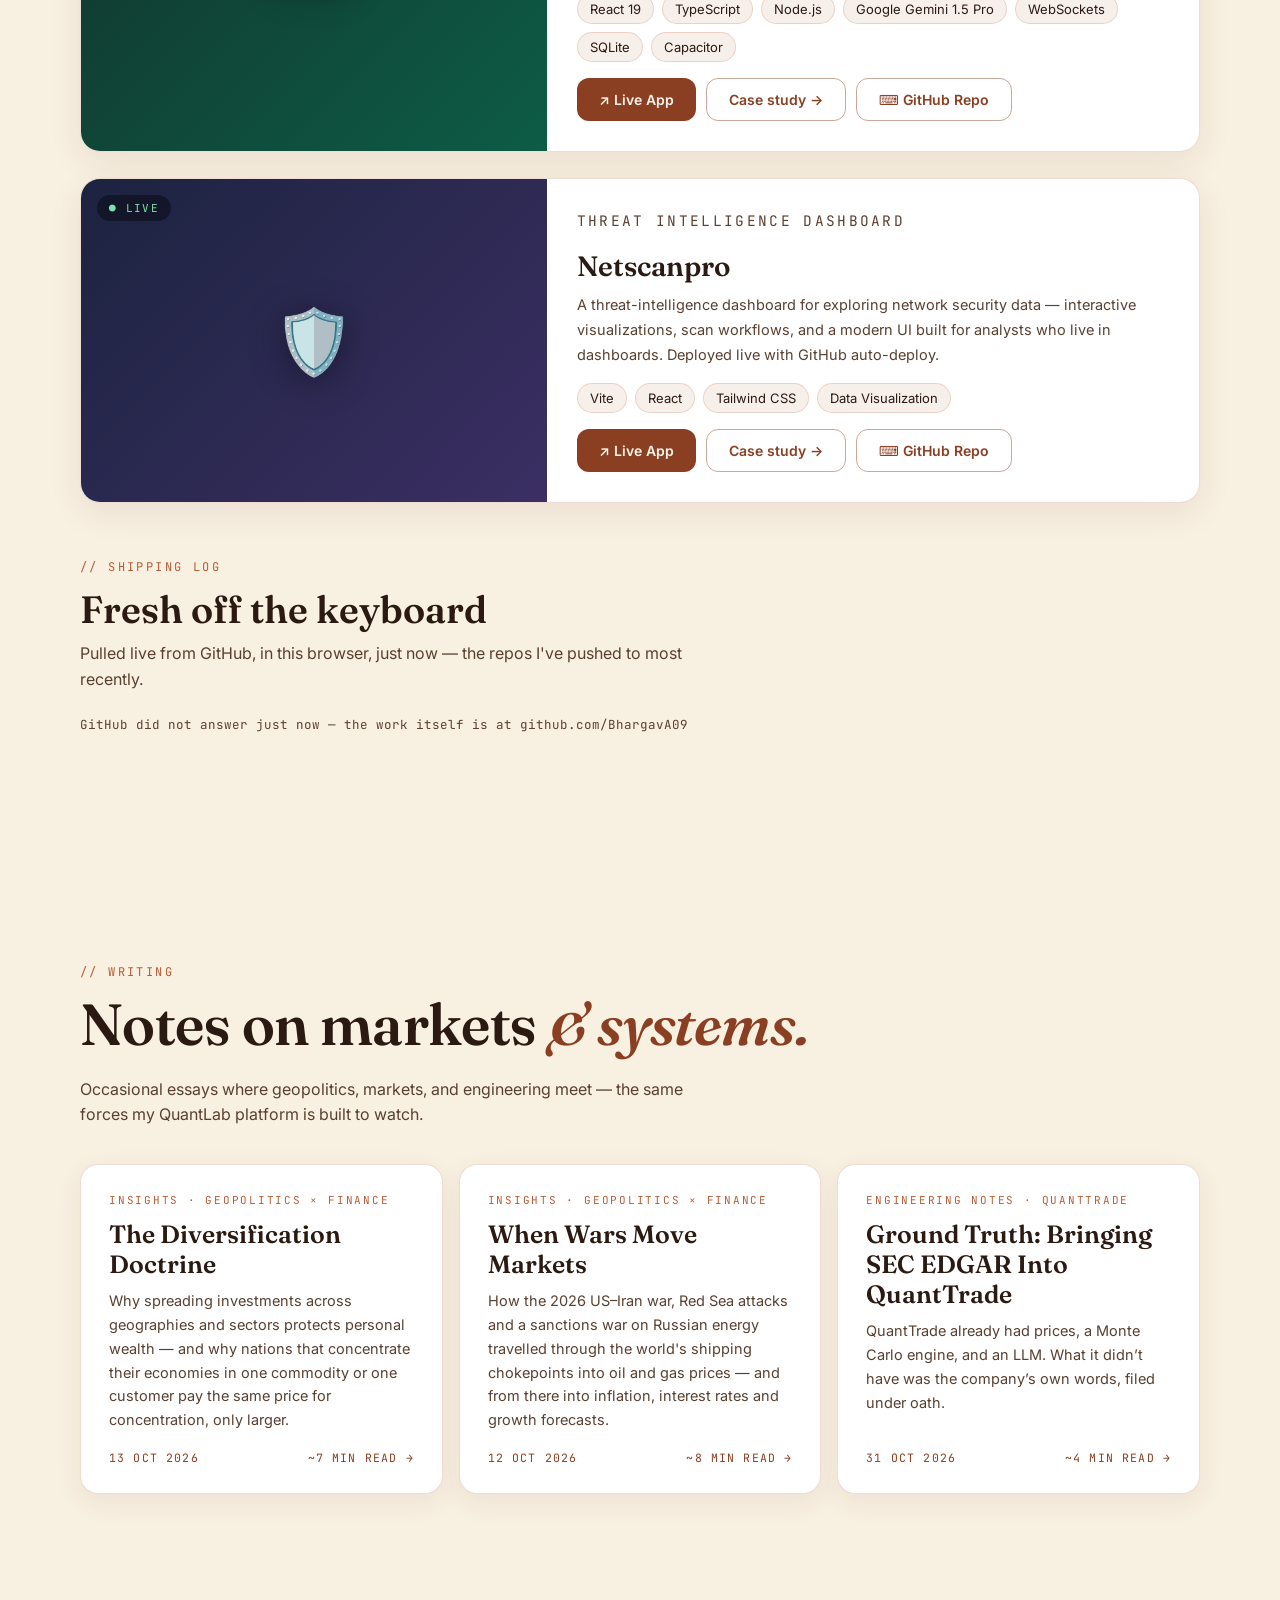
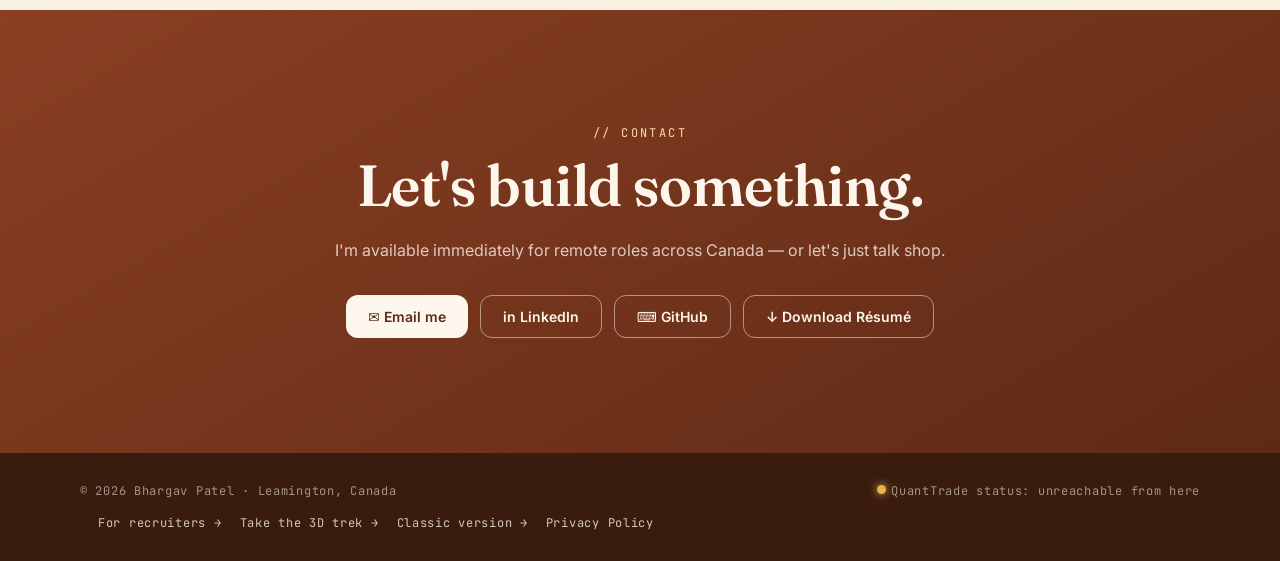
==== commit 83324416: "Add SEC EDGAR writing card and Privacy Policy footer link to homepage Added a new article link for S" ====
--- a/index.html
+++ b/index.html
@@ -243,7 +243,7 @@
 <!-- ══════════ HERO ══════════ -->
 <header id="hero">
   <video id="heroVideo" autoplay muted loop playsinline poster="assets/hero-poster.jpg" aria-hidden="true">
-    <source src="assets/hero-character.mp4" type="video/mp4">
+    <source data-src="assets/hero-character.mp4" type="video/mp4">
   </video>
   <div id="heroScrim" aria-hidden="true"></div>
 
@@ -499,6 +499,14 @@
         <p class="art-dek">How the 2026 US–Iran war, Red Sea attacks and a sanctions war on Russian energy travelled through the world's shipping chokepoints into oil and gas prices — and from there into inflation, interest rates and growth forecasts.</p>
         <p class="art-meta"><span>12 OCT 2026</span><span>~8 MIN READ →</span></p>
       </a>
+      <a class="art-card reveal" href="writing-sec-edgar.html">
+        <p class="art-kicker">ENGINEERING NOTES · QUANTTRADE</p>
+        <h3>Ground Truth: Bringing SEC EDGAR Into QuantTrade</h3>
+        <p class="art-dek">QuantTrade already had prices, a Monte Carlo engine, and an LLM. What it didn’t have was the company’s own words, filed under oath.
+          <p class="art-meta"><span>31 OCT 2026</span><span>~4 MIN READ →</span></p>
+      </a>
+        
+        
     </div>
   </div>
 </section>
@@ -522,7 +530,7 @@
   <div class="foot-inner">
     <span>© 2026 Bhargav Patel · Leamington, Canada</span>
     <span><span class="sdot" id="qtDot2"></span><span id="qtStatus2">QuantTrade status: checking…</span></span>
-    <span><a href="hire.html">For recruiters →</a><a href="trek.html">Take the 3D trek →</a><a href="classic.html">Classic version →</a></span>
+    <span><a href="hire.html">For recruiters →</a><a href="trek.html">Take the 3D trek →</a><a href="classic.html">Classic version →</a><a href="privacy.html">Privacy Policy</span>
   </div>
 </footer>
 
@@ -609,5 +617,5 @@
   }
 })();
 </script>
-</body>
+<script>window.addEventListener('load',function(){var v=document.getElementById('heroVideo');if(!v)return;var s=v.querySelector('source[data-src]');if(s){s.src=s.getAttribute('data-src');s.removeAttribute('data-src');}v.load();var p=v.play();if(p&&p.catch){p.catch(function(){});}});</script></body>
 </html>
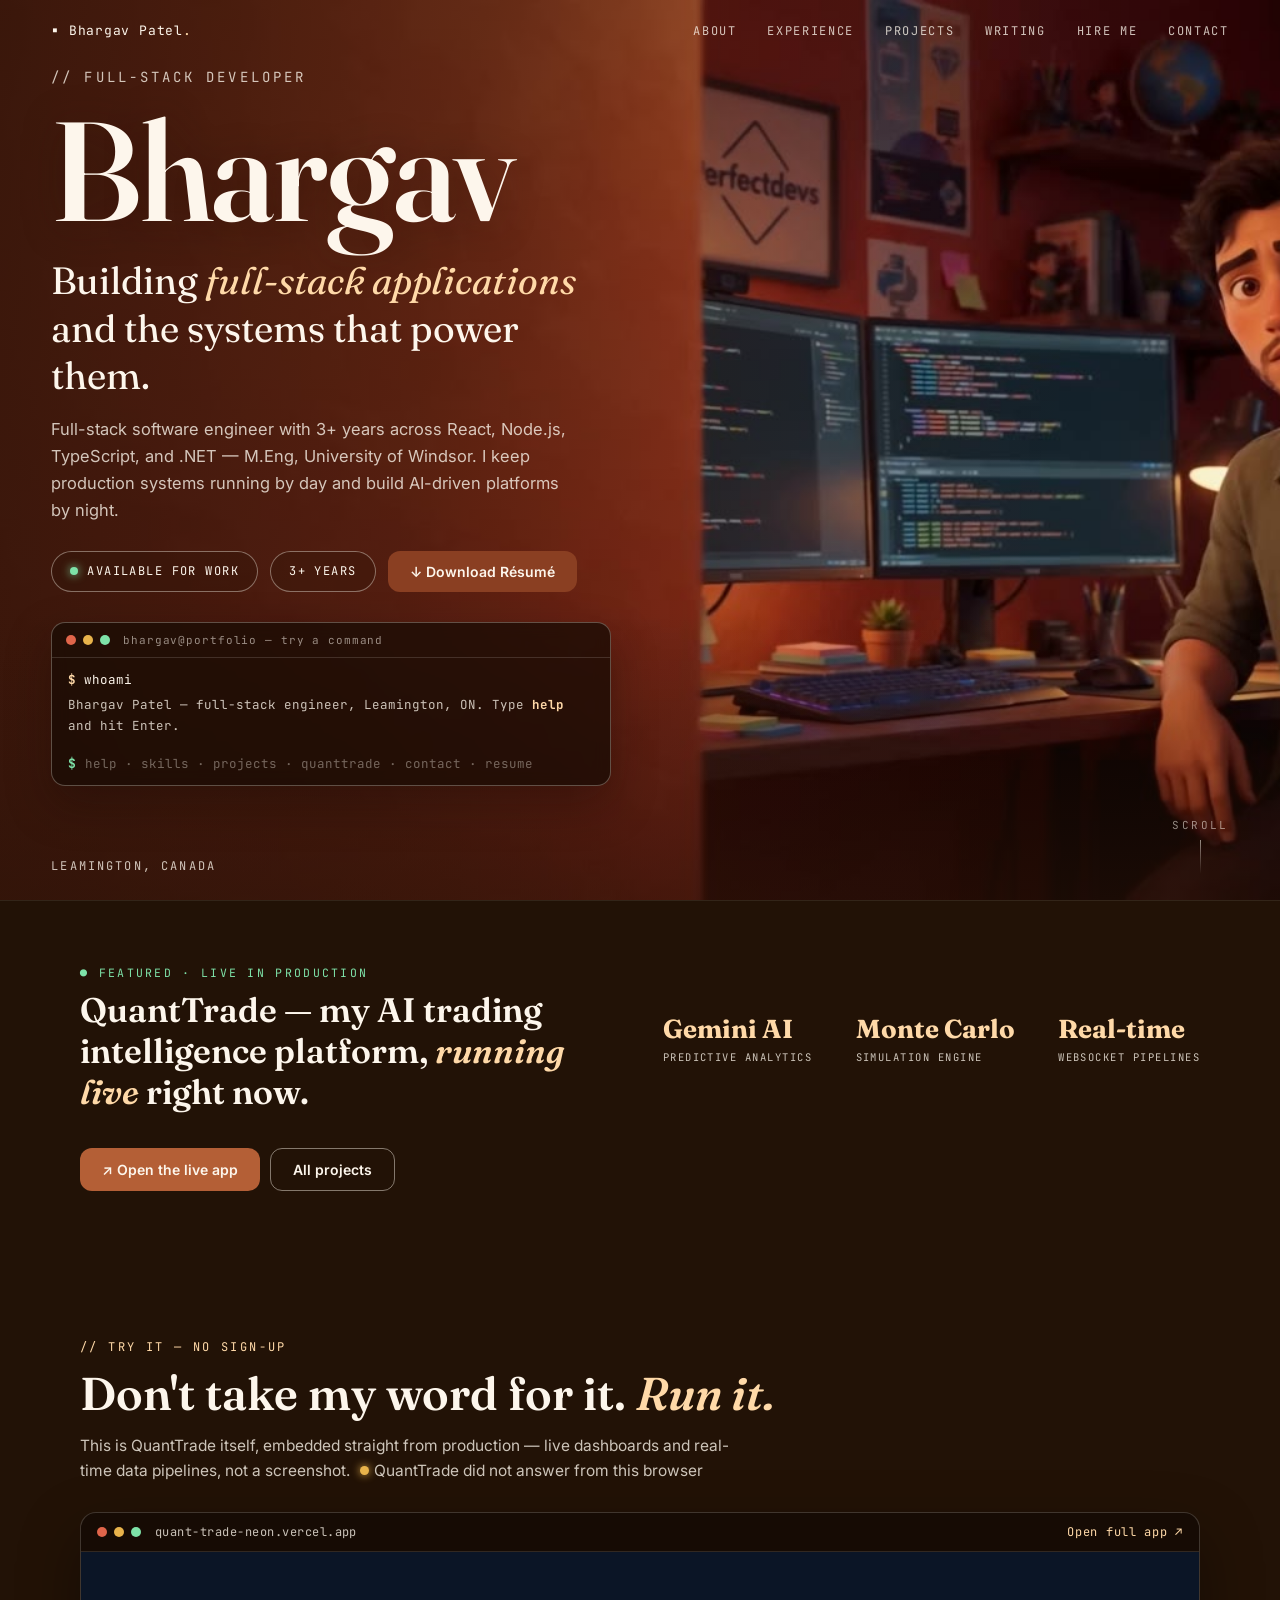
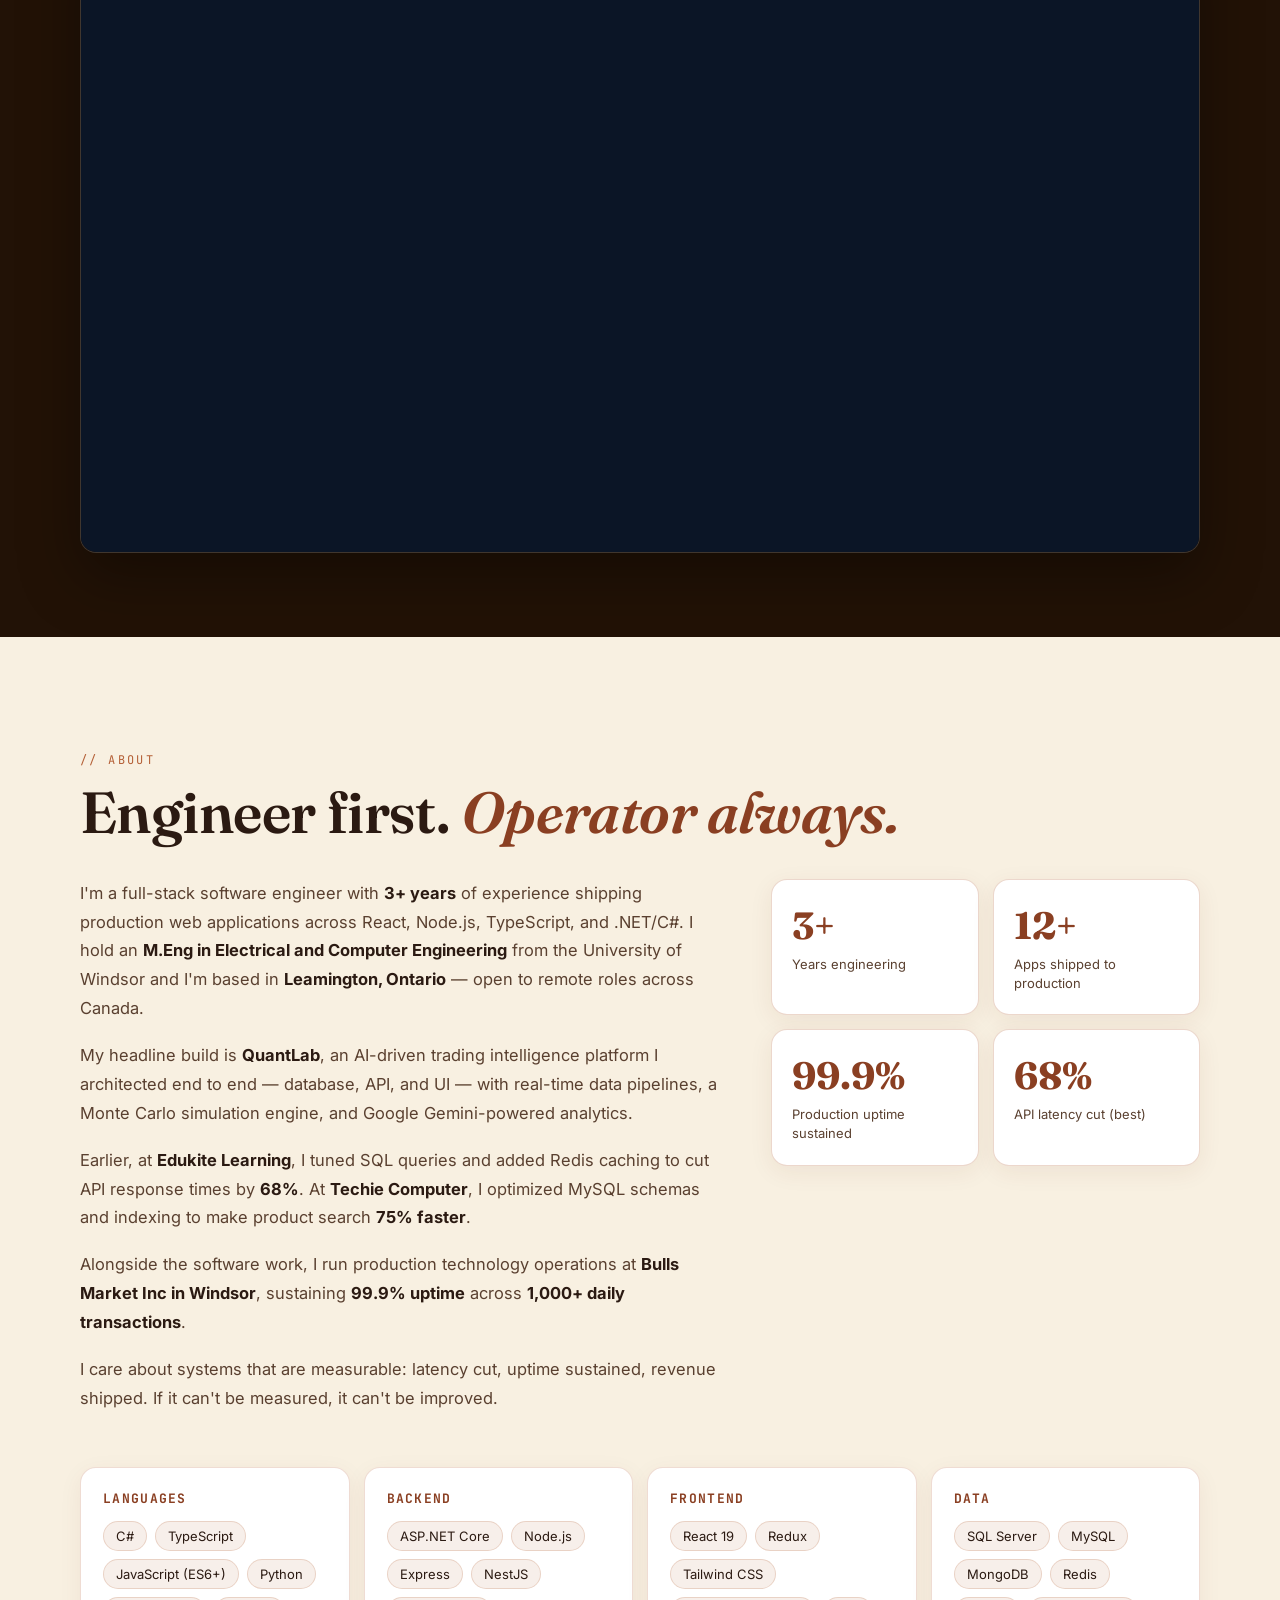
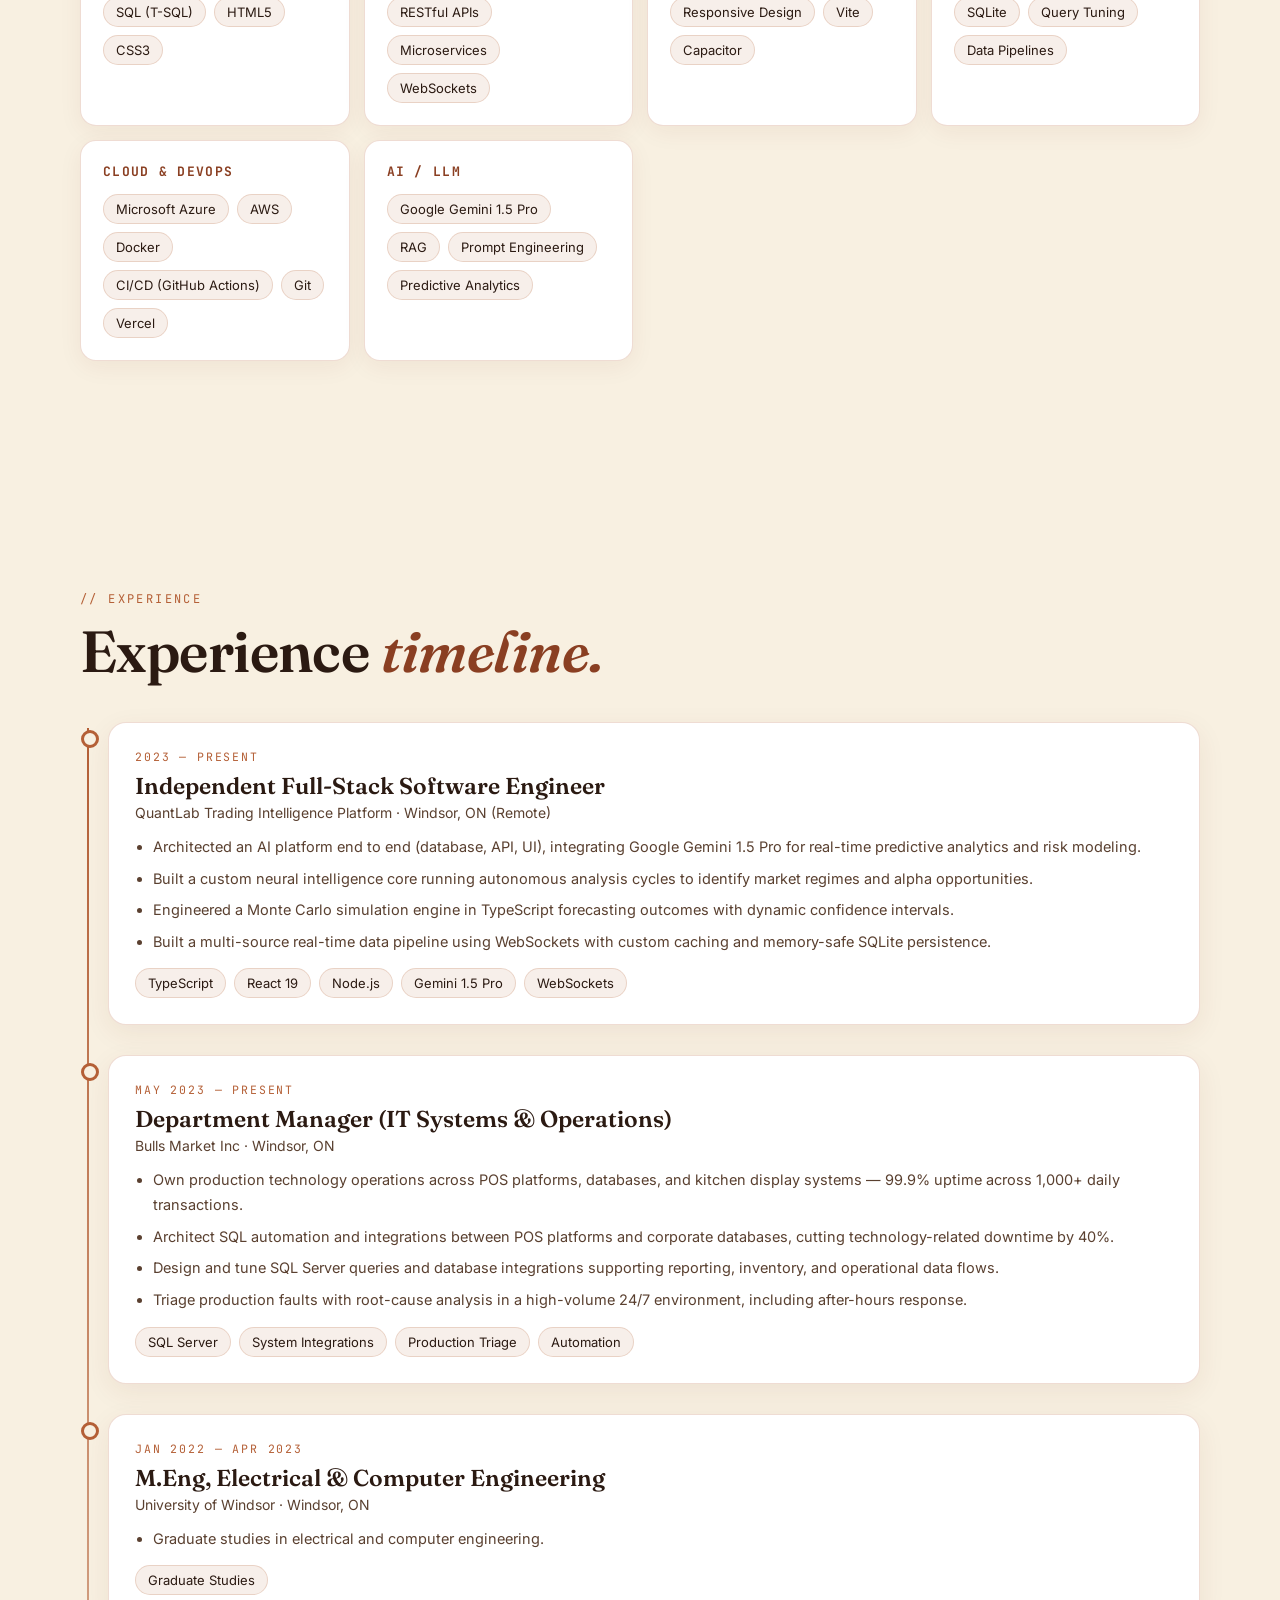
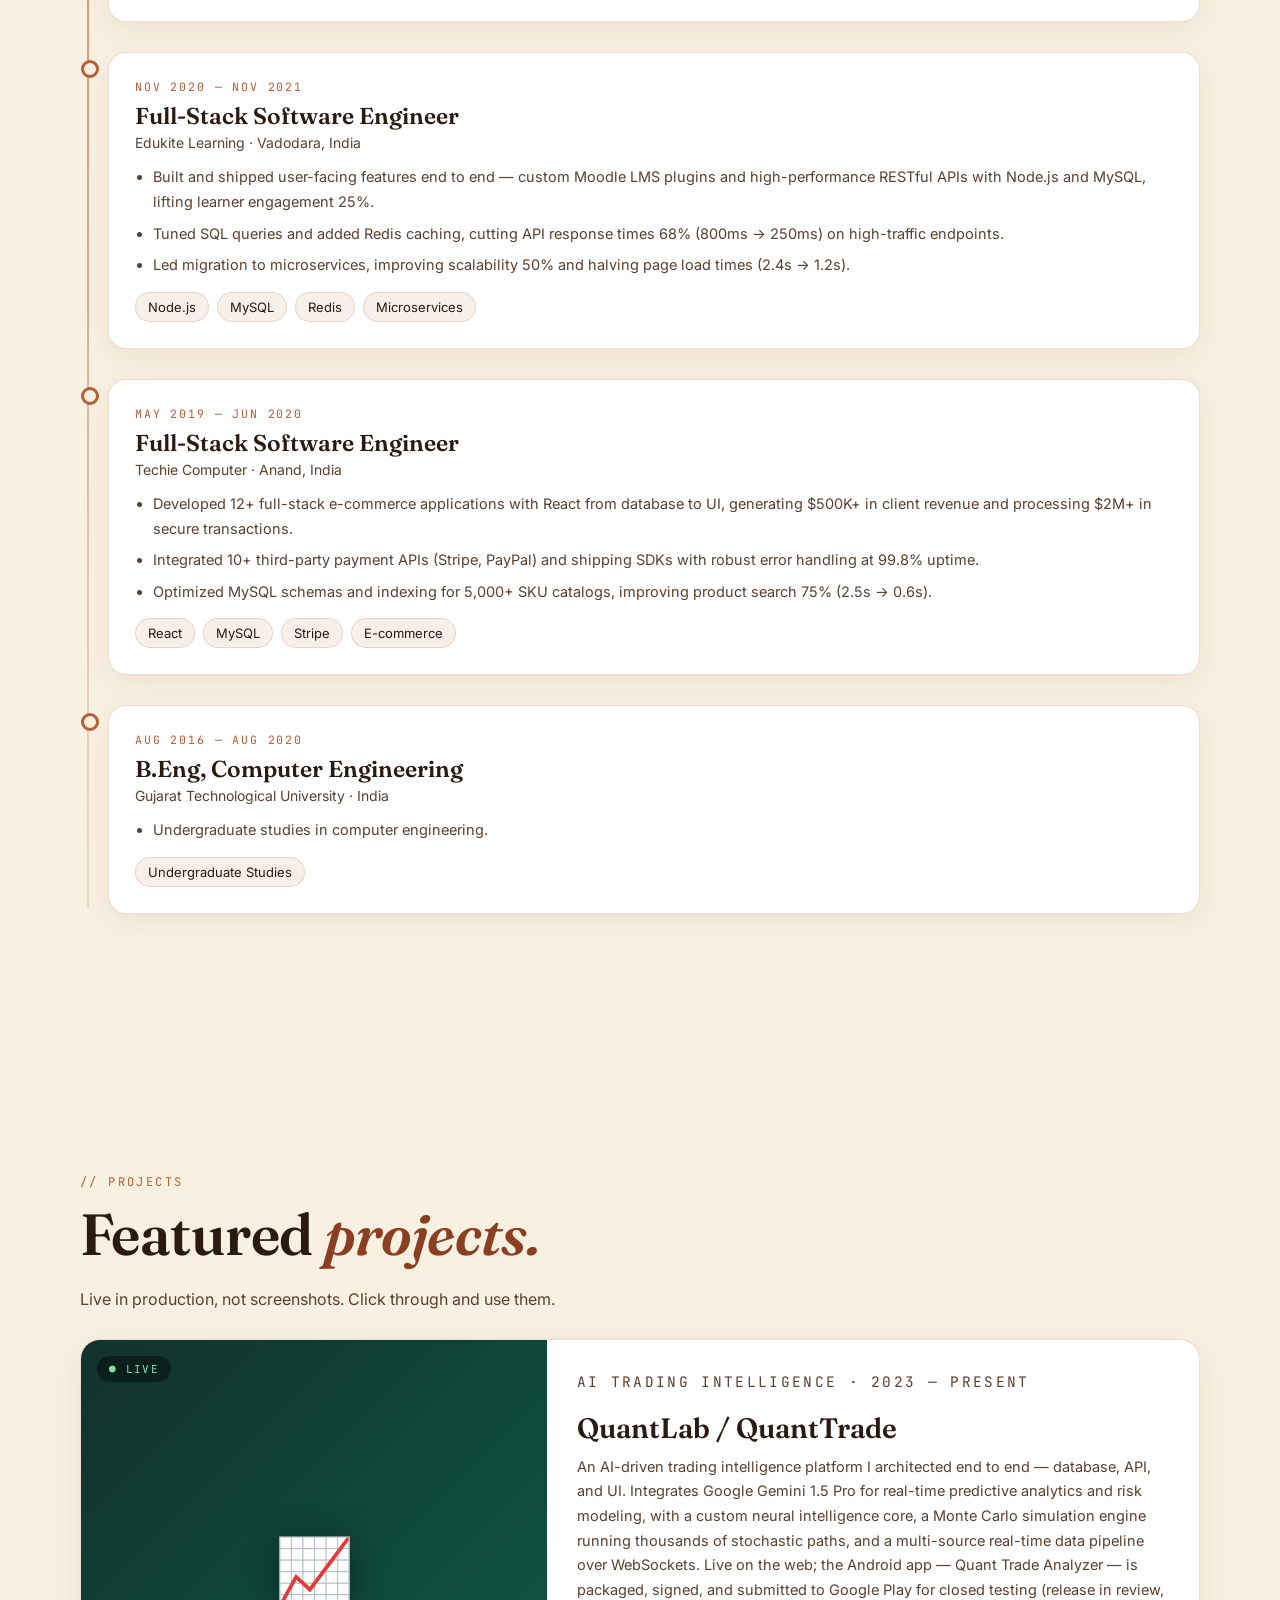
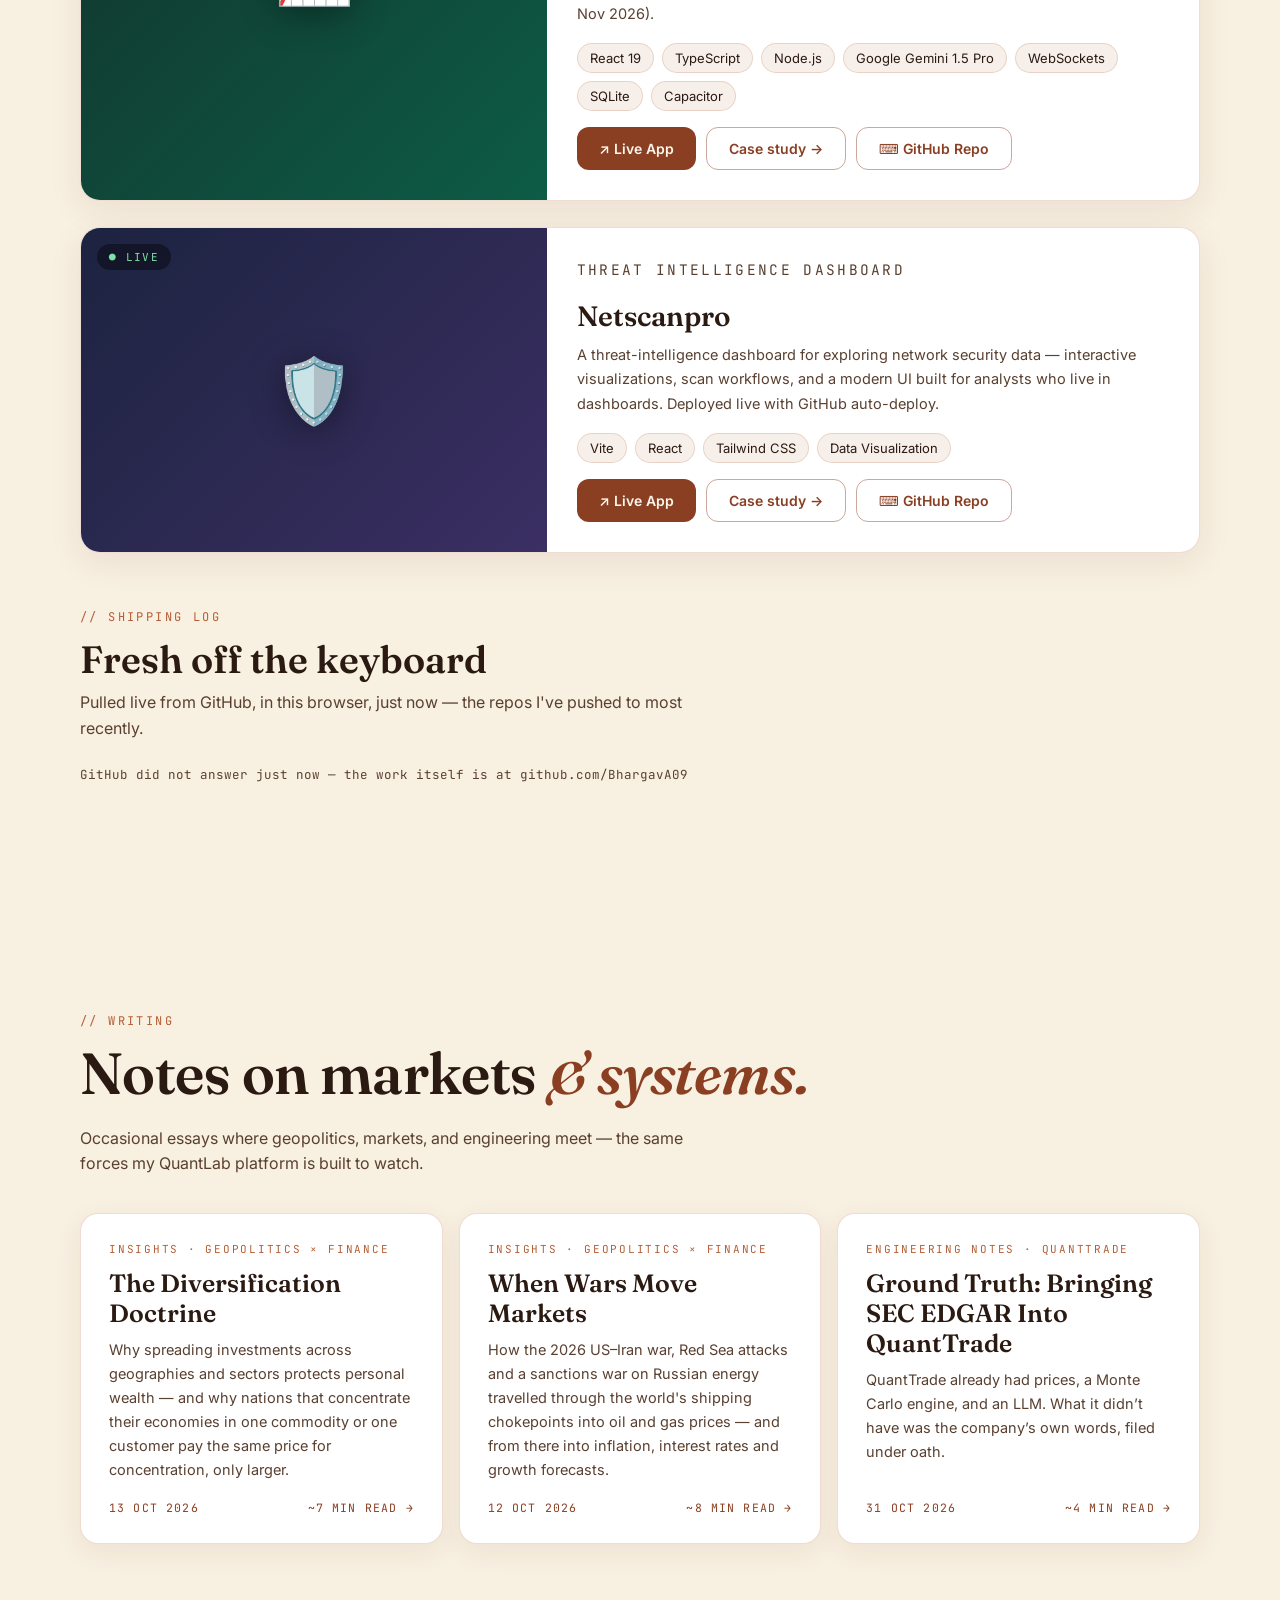
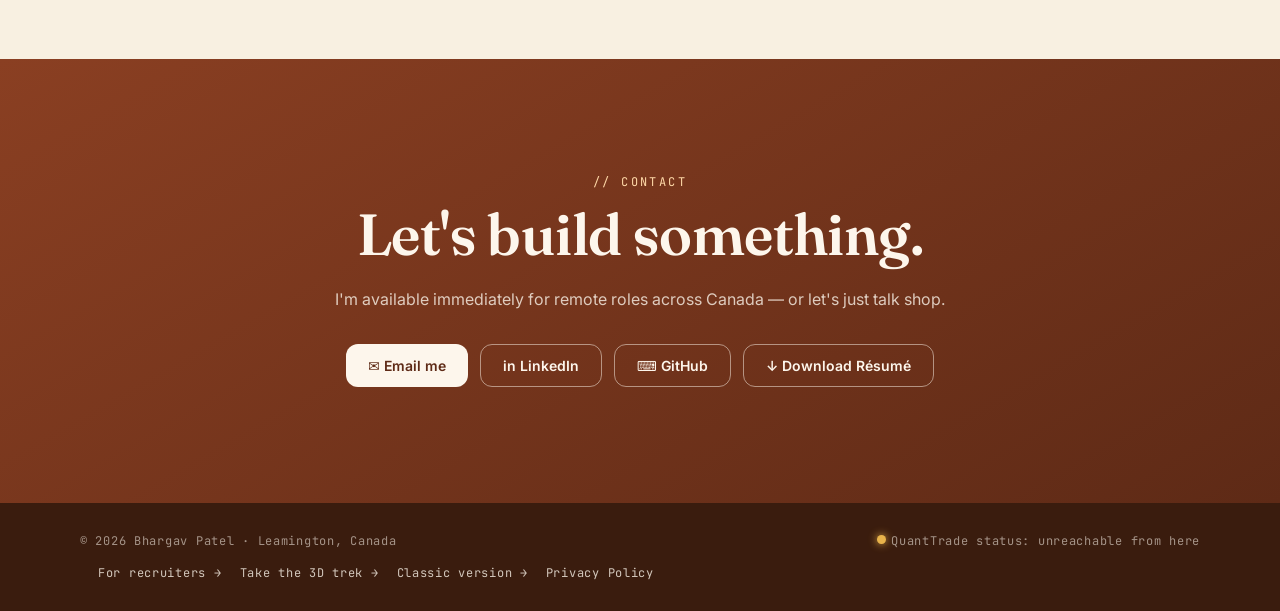
==== commit 418fc8ff: "Add files via upload" ====
--- a/index.html
+++ b/index.html
@@ -11,6 +11,8 @@
 <meta property="og:description" content="Building full-stack applications and the systems that power them. React, Node.js, TypeScript, .NET/C#. Leamington, Canada — available immediately.">
 <meta property="og:url" content="https://bharg-patel.vercel.app/">
 <meta property="og:image" content="https://bharg-patel.vercel.app/og-image.png">
+<meta name="twitter:title" content="Bhargav Patel — Full-Stack Software Engineer">
+<meta name="twitter:description" content="Building full-stack applications and the systems that power them. React, Node.js, TypeScript, .NET/C#. Leamington, Canada — available immediately.">
 <meta property="og:image:width" content="1200">
 <meta property="og:image:height" content="630">
 <meta name="twitter:card" content="summary_large_image">
@@ -444,7 +446,7 @@
       <div class="proj-body">
         <p class="proj-kind">AI TRADING INTELLIGENCE · 2023 — PRESENT</p>
         <h3>QuantLab / QuantTrade</h3>
-        <p>An AI-driven trading intelligence platform I architected end to end — database, API, and UI. Integrates Google Gemini 1.5 Pro for real-time predictive analytics and risk modeling, with a custom neural intelligence core, a Monte Carlo simulation engine running thousands of stochastic paths, and a multi-source real-time data pipeline over WebSockets. Ships as a cross-platform web + Android app.</p>
+        <p>An AI-driven trading intelligence platform I architected end to end — database, API, and UI. Integrates Google Gemini 1.5 Pro for real-time predictive analytics and risk modeling, with a custom neural intelligence core, a Monte Carlo simulation engine running thousands of stochastic paths, and a multi-source real-time data pipeline over WebSockets. Live on the web; the Android app — Quant Trade Analyzer — is packaged, signed, and submitted to Google Play for closed testing (release in review, Nov 2026).</p>
         <div class="tags"><span>React 19</span><span>TypeScript</span><span>Node.js</span><span>Google Gemini 1.5 Pro</span><span>WebSockets</span><span>SQLite</span><span>Capacitor</span></div>
         <div class="proj-links">
           <a href="https://quant-trade-neon.vercel.app" target="_blank" rel="noopener" class="btn btn-primary">↗ Live App</a>
@@ -502,7 +504,7 @@
       <a class="art-card reveal" href="writing-sec-edgar.html">
         <p class="art-kicker">ENGINEERING NOTES · QUANTTRADE</p>
         <h3>Ground Truth: Bringing SEC EDGAR Into QuantTrade</h3>
-        <p class="art-dek">QuantTrade already had prices, a Monte Carlo engine, and an LLM. What it didn’t have was the company’s own words, filed under oath.
+        <p class="art-dek">QuantTrade already had prices, a Monte Carlo engine, and an LLM. What it didn’t have was the company’s own words, filed under oath.</p>
           <p class="art-meta"><span>31 OCT 2026</span><span>~4 MIN READ →</span></p>
       </a>
         
@@ -530,7 +532,7 @@
   <div class="foot-inner">
     <span>© 2026 Bhargav Patel · Leamington, Canada</span>
     <span><span class="sdot" id="qtDot2"></span><span id="qtStatus2">QuantTrade status: checking…</span></span>
-    <span><a href="hire.html">For recruiters →</a><a href="trek.html">Take the 3D trek →</a><a href="classic.html">Classic version →</a><a href="privacy.html">Privacy Policy</span>
+    <span><a href="hire.html">For recruiters →</a><a href="trek.html">Take the 3D trek →</a><a href="classic.html">Classic version →</a><a href="privacy.html">Privacy Policy</a></span>
   </div>
 </footer>
 
